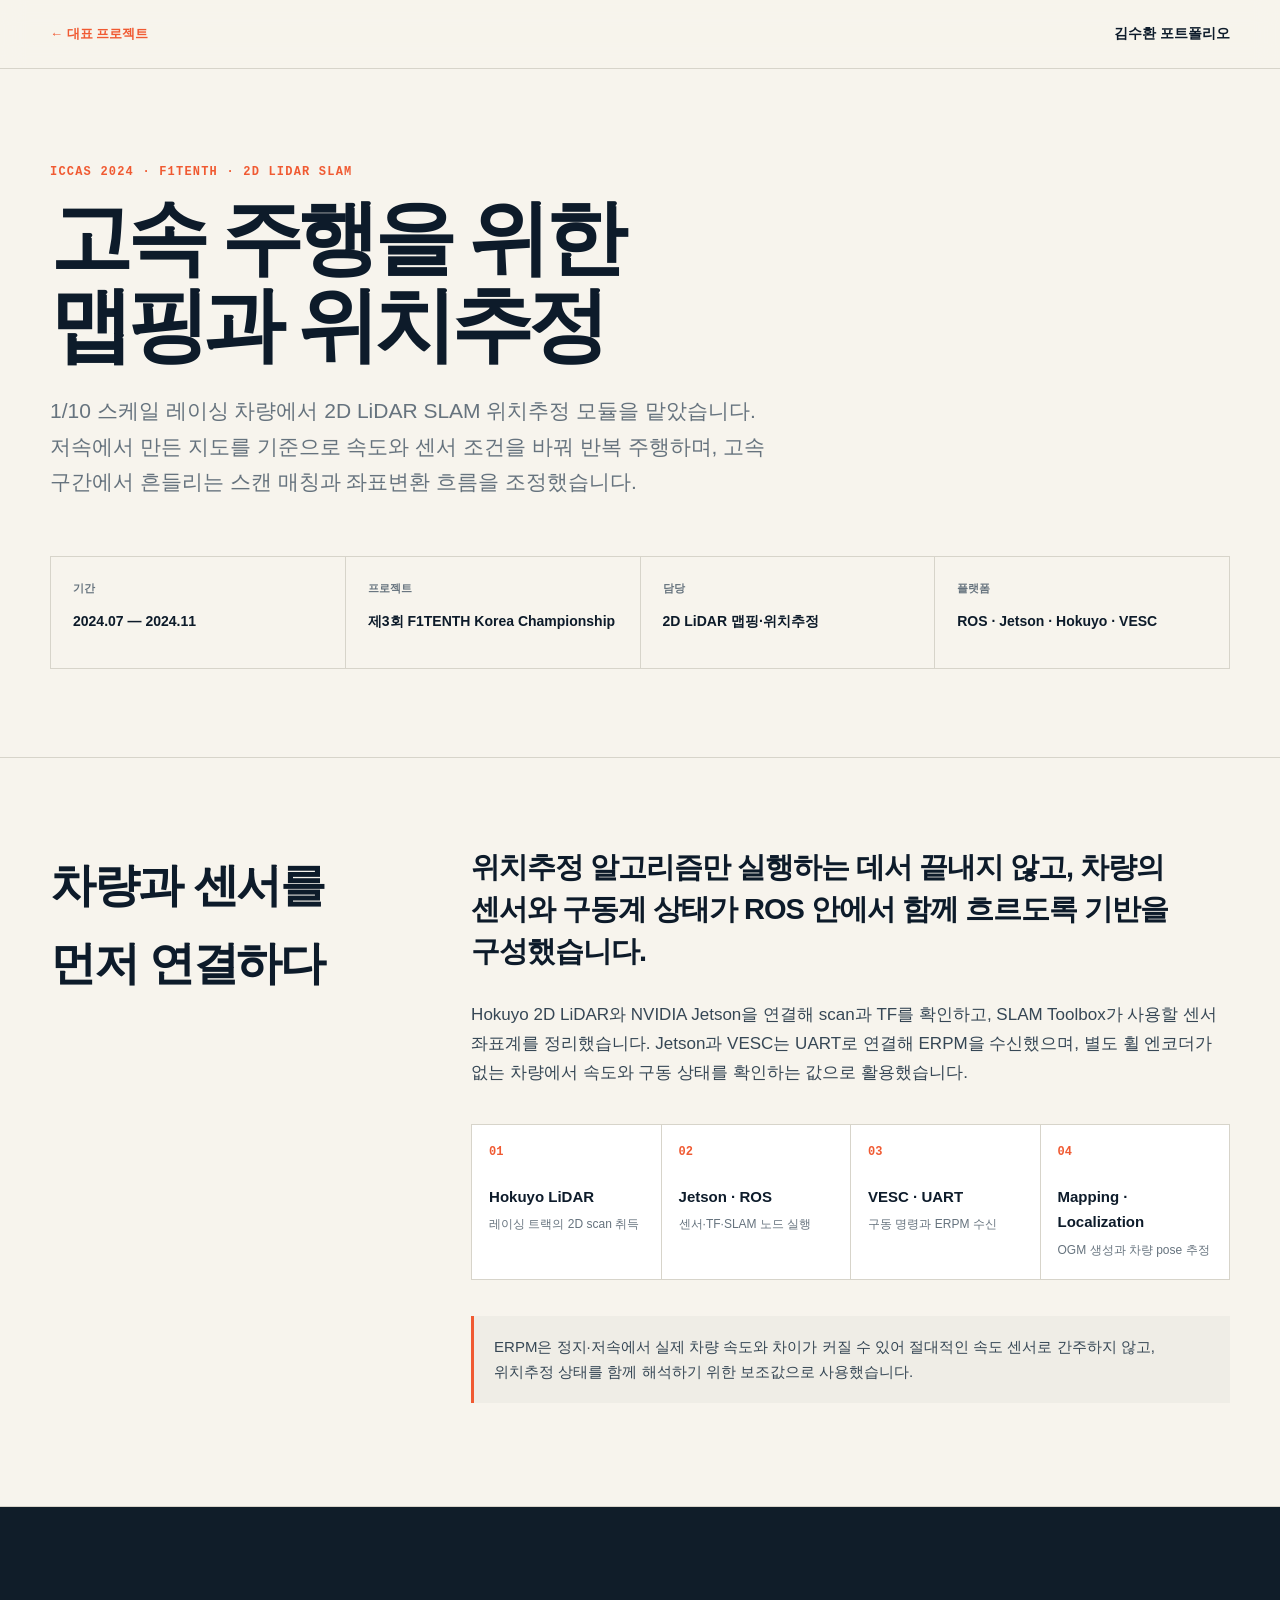
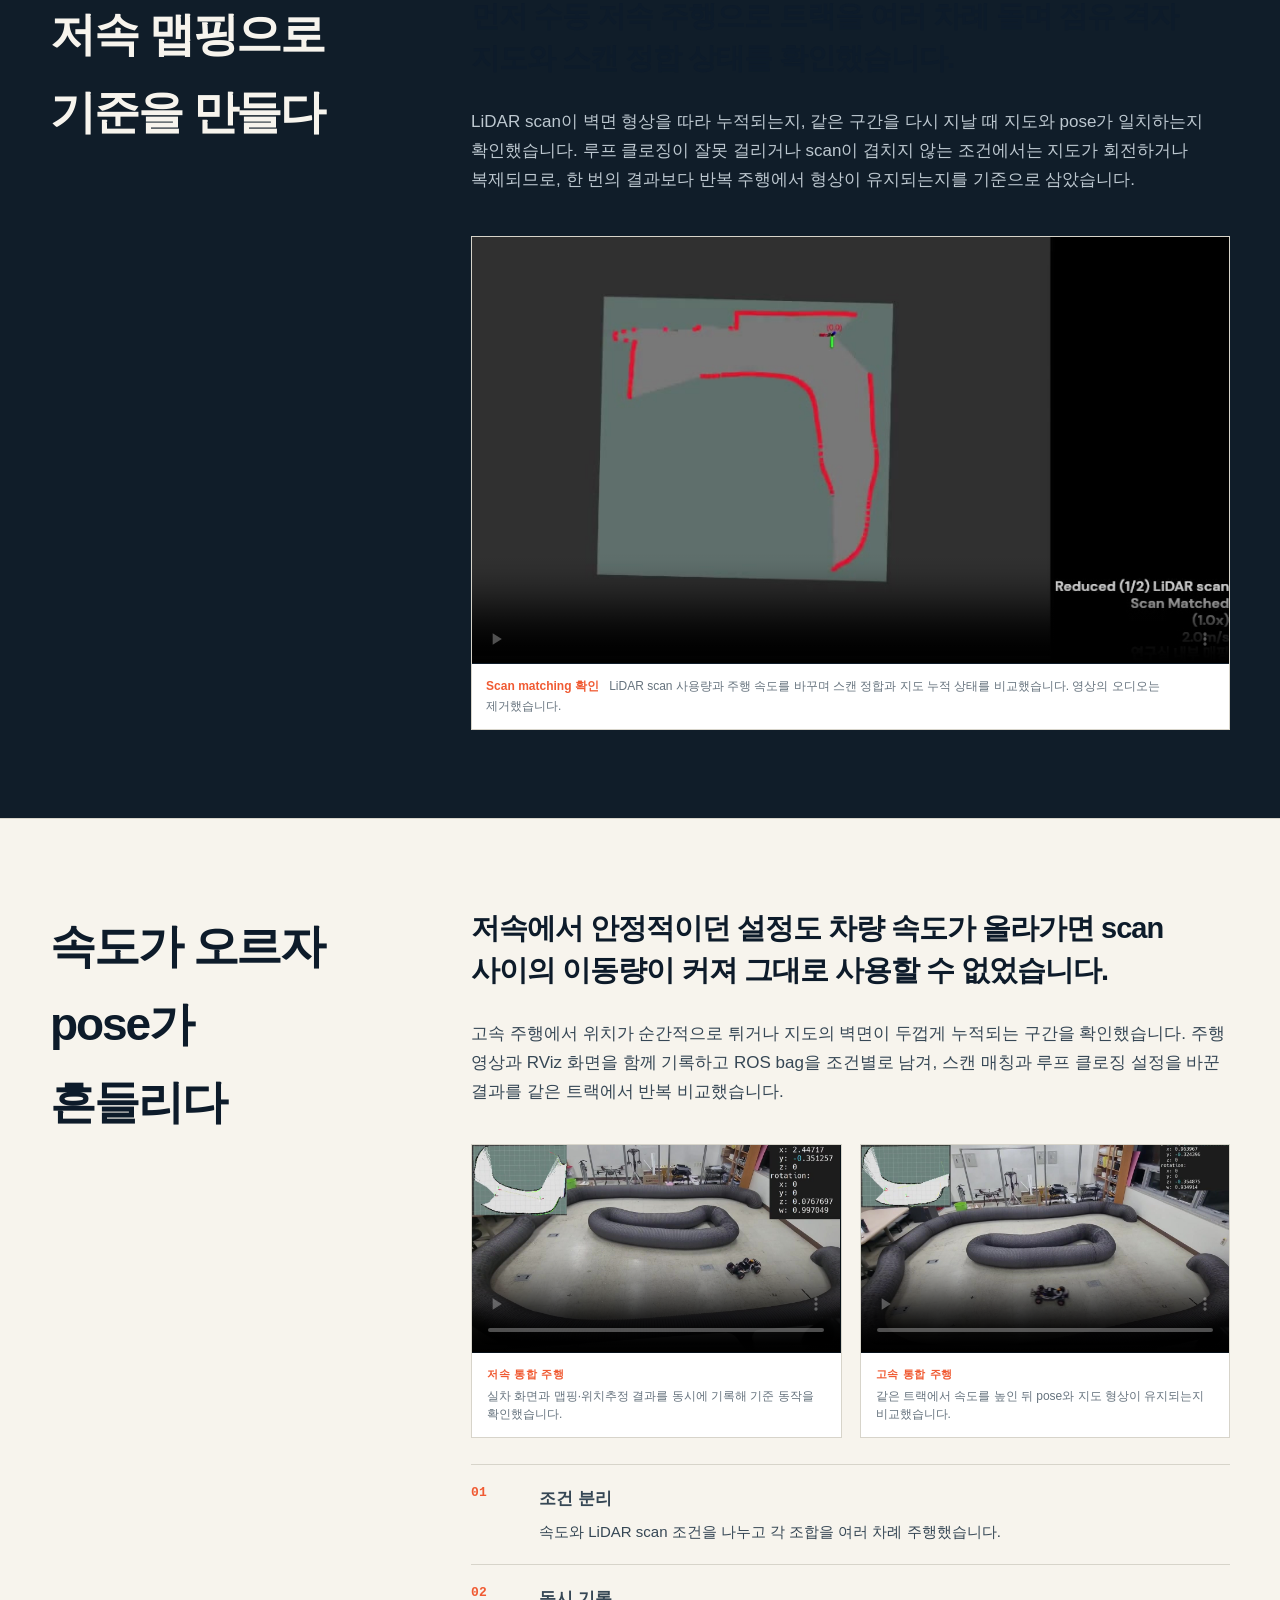
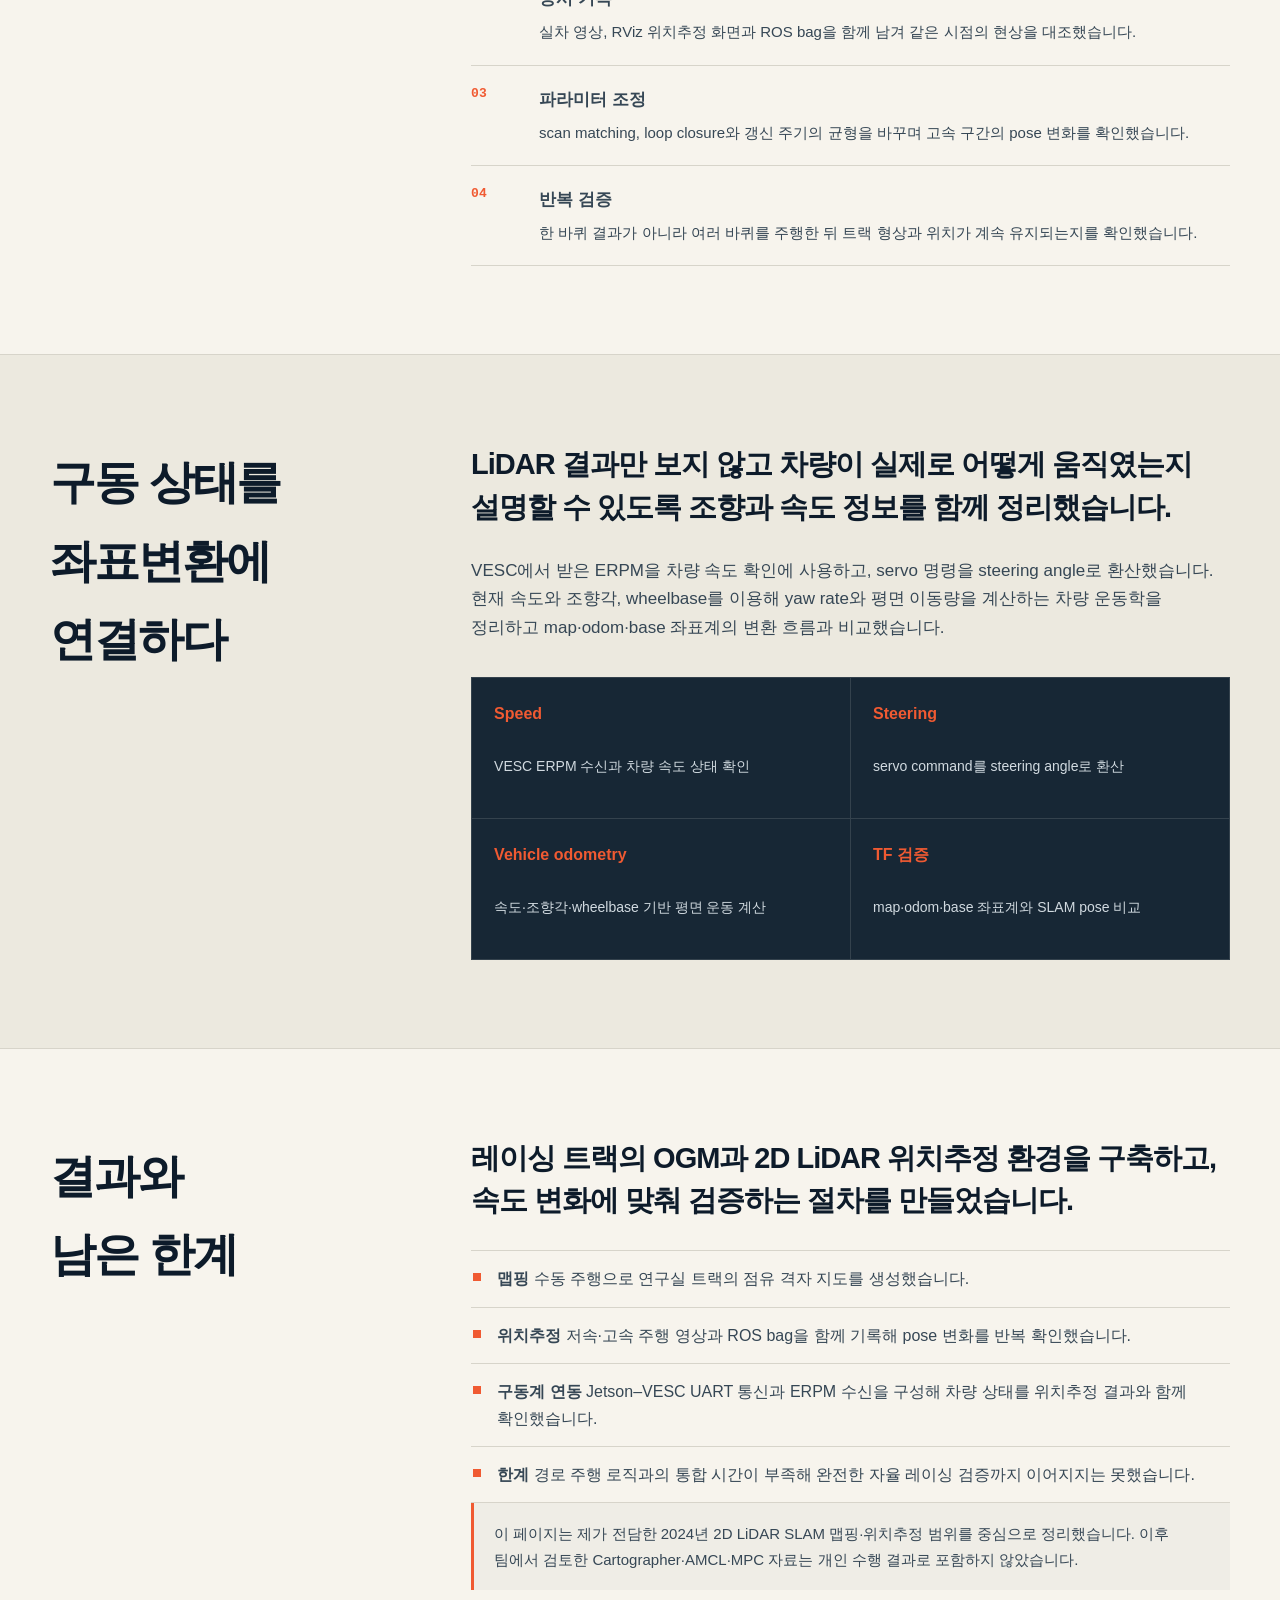
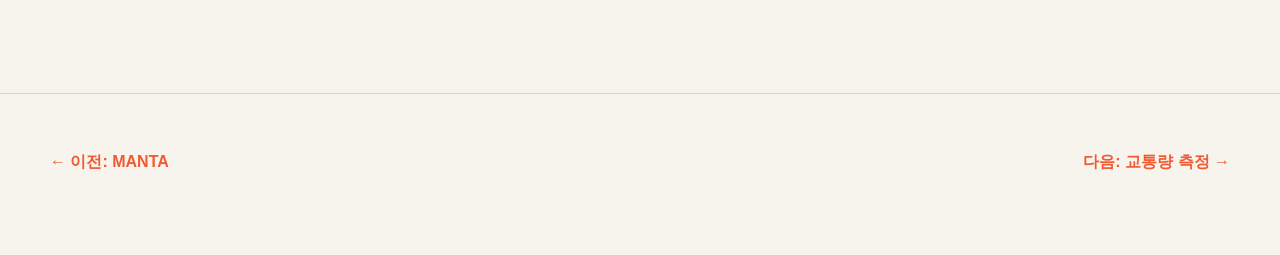
==== projects/f1tenth.html @ 6310687d "feat: F1TENTH 프로젝트 상세 구성 보강" ====
<!doctype html>
<html lang="ko">
<head>
  <meta charset="UTF-8" />
  <meta name="viewport" content="width=device-width, initial-scale=1.0" />
  <meta name="description" content="김수환의 F1TENTH 2D LiDAR SLAM 위치추정 프로젝트" />
  <title>F1TENTH 2D LiDAR SLAM | 김수환</title>
  <link rel="stylesheet" href="../assets/css/style.css?v=20260911-14" />
  <link rel="stylesheet" href="../assets/css/project-detail.css?v=20260911-15" />
</head>
<body class="project-page">
  <header class="detail-header"><div class="container detail-nav"><a class="detail-back" href="../index.html#projects">← 대표 프로젝트</a><strong>김수환 포트폴리오</strong></div></header>
  <main id="overview">
    <section class="detail-hero"><div class="container">
      <p class="detail-label">ICCAS 2024 · F1TENTH · 2D LIDAR SLAM</p>
      <h1>고속 주행을 위한<br />맵핑과 위치추정</h1>
      <p class="detail-lead">1/10 스케일 레이싱 차량에서 2D LiDAR SLAM 위치추정 모듈을 맡았습니다. 저속에서 만든 지도를 기준으로 속도와 센서 조건을 바꿔 반복 주행하며, 고속 구간에서 흔들리는 스캔 매칭과 좌표변환 흐름을 조정했습니다.</p>
      <dl class="detail-facts"><div><dt>기간</dt><dd>2024.07 — 2024.11</dd></div><div><dt>프로젝트</dt><dd>제3회 F1TENTH Korea Championship</dd></div><div><dt>담당</dt><dd>2D LiDAR 맵핑·위치추정</dd></div><div><dt>플랫폼</dt><dd>ROS · Jetson · Hokuyo · VESC</dd></div></dl>
    </div></section>

    <section class="detail-section" id="platform"><div class="container detail-grid"><h2>차량과 센서를<br />먼저 연결하다</h2><div class="detail-copy">
      <p class="section-intro">위치추정 알고리즘만 실행하는 데서 끝내지 않고, 차량의 센서와 구동계 상태가 ROS 안에서 함께 흐르도록 기반을 구성했습니다.</p>
      <p>Hokuyo 2D LiDAR와 NVIDIA Jetson을 연결해 scan과 TF를 확인하고, SLAM Toolbox가 사용할 센서 좌표계를 정리했습니다. Jetson과 VESC는 UART로 연결해 ERPM을 수신했으며, 별도 휠 엔코더가 없는 차량에서 속도와 구동 상태를 확인하는 값으로 활용했습니다.</p>
      <div class="logic-flow"><div><span>01</span><strong>Hokuyo LiDAR</strong><small>레이싱 트랙의 2D scan 취득</small></div><div><span>02</span><strong>Jetson · ROS</strong><small>센서·TF·SLAM 노드 실행</small></div><div><span>03</span><strong>VESC · UART</strong><small>구동 명령과 ERPM 수신</small></div><div><span>04</span><strong>Mapping · Localization</strong><small>OGM 생성과 차량 pose 추정</small></div></div>
      <p class="detail-note">ERPM은 정지·저속에서 실제 차량 속도와 차이가 커질 수 있어 절대적인 속도 센서로 간주하지 않고, 위치추정 상태를 함께 해석하기 위한 보조값으로 사용했습니다.</p>
    </div></div></section>

    <section class="detail-section detail-section-dark" id="mapping"><div class="container detail-grid"><h2>저속 맵핑으로<br />기준을 만들다</h2><div class="detail-copy">
      <p class="section-intro">먼저 수동 저속 주행으로 트랙을 여러 차례 돌며 점유 격자 지도와 스캔 정합 상태를 확인했습니다.</p>
      <p>LiDAR scan이 벽면 형상을 따라 누적되는지, 같은 구간을 다시 지날 때 지도와 pose가 일치하는지 확인했습니다. 루프 클로징이 잘못 걸리거나 scan이 겹치지 않는 조건에서는 지도가 회전하거나 복제되므로, 한 번의 결과보다 반복 주행에서 형상이 유지되는지를 기준으로 삼았습니다.</p>
      <figure class="detail-video">
        <video controls muted playsinline preload="metadata" poster="../assets/images/projects/f1-scan-matching-poster.jpg"><source src="../assets/videos/f1-scan-matching-noaudio.mp4" type="video/mp4" /></video>
        <figcaption><strong>Scan matching 확인</strong> LiDAR scan 사용량과 주행 속도를 바꾸며 스캔 정합과 지도 누적 상태를 비교했습니다. 영상의 오디오는 제거했습니다.</figcaption>
      </figure>
    </div></div></section>

    <section class="detail-section" id="high-speed"><div class="container detail-grid"><h2>속도가 오르자<br />pose가 흔들리다</h2><div class="detail-copy">
      <p class="section-intro">저속에서 안정적이던 설정도 차량 속도가 올라가면 scan 사이의 이동량이 커져 그대로 사용할 수 없었습니다.</p>
      <p>고속 주행에서 위치가 순간적으로 튀거나 지도의 벽면이 두껍게 누적되는 구간을 확인했습니다. 주행 영상과 RViz 화면을 함께 기록하고 ROS bag을 조건별로 남겨, 스캔 매칭과 루프 클로징 설정을 바꾼 결과를 같은 트랙에서 반복 비교했습니다.</p>
      <div class="detail-video-grid f1-speed-grid">
        <figure><video controls muted playsinline preload="metadata" poster="../assets/images/projects/f1-slow-localization-poster.jpg"><source src="../assets/videos/f1-slow-localization-noaudio.mp4" type="video/mp4" /></video><figcaption><strong>저속 통합 주행</strong><span>실차 화면과 맵핑·위치추정 결과를 동시에 기록해 기준 동작을 확인했습니다.</span></figcaption></figure>
        <figure><video controls muted playsinline preload="metadata" poster="../assets/images/projects/f1-fast-localization-poster.jpg"><source src="../assets/videos/f1-fast-localization-noaudio.mp4" type="video/mp4" /></video><figcaption><strong>고속 통합 주행</strong><span>같은 트랙에서 속도를 높인 뒤 pose와 지도 형상이 유지되는지 비교했습니다.</span></figcaption></figure>
      </div>
      <ul class="process-list f1-test-list"><li><span>01</span><div><strong>조건 분리</strong><p>속도와 LiDAR scan 조건을 나누고 각 조합을 여러 차례 주행했습니다.</p></div></li><li><span>02</span><div><strong>동시 기록</strong><p>실차 영상, RViz 위치추정 화면과 ROS bag을 함께 남겨 같은 시점의 현상을 대조했습니다.</p></div></li><li><span>03</span><div><strong>파라미터 조정</strong><p>scan matching, loop closure와 갱신 주기의 균형을 바꾸며 고속 구간의 pose 변화를 확인했습니다.</p></div></li><li><span>04</span><div><strong>반복 검증</strong><p>한 바퀴 결과가 아니라 여러 바퀴를 주행한 뒤 트랙 형상과 위치가 계속 유지되는지를 확인했습니다.</p></div></li></ul>
    </div></div></section>

    <section class="detail-section detail-section-tint" id="odometry"><div class="container detail-grid"><h2>구동 상태를<br />좌표변환에 연결하다</h2><div class="detail-copy">
      <p class="section-intro">LiDAR 결과만 보지 않고 차량이 실제로 어떻게 움직였는지 설명할 수 있도록 조향과 속도 정보를 함께 정리했습니다.</p>
      <p>VESC에서 받은 ERPM을 차량 속도 확인에 사용하고, servo 명령을 steering angle로 환산했습니다. 현재 속도와 조향각, wheelbase를 이용해 yaw rate와 평면 이동량을 계산하는 차량 운동학을 정리하고 map·odom·base 좌표계의 변환 흐름과 비교했습니다.</p>
      <div class="contribution-grid"><article><strong>Speed</strong><span>VESC ERPM 수신과 차량 속도 상태 확인</span></article><article><strong>Steering</strong><span>servo command를 steering angle로 환산</span></article><article><strong>Vehicle odometry</strong><span>속도·조향각·wheelbase 기반 평면 운동 계산</span></article><article><strong>TF 검증</strong><span>map·odom·base 좌표계와 SLAM pose 비교</span></article></div>
    </div></div></section>

    <section class="detail-section" id="result"><div class="container detail-grid"><h2>결과와<br />남은 한계</h2><div class="detail-copy">
      <p class="section-intro">레이싱 트랙의 OGM과 2D LiDAR 위치추정 환경을 구축하고, 속도 변화에 맞춰 검증하는 절차를 만들었습니다.</p>
      <ul class="result-list"><li><strong>맵핑</strong> 수동 주행으로 연구실 트랙의 점유 격자 지도를 생성했습니다.</li><li><strong>위치추정</strong> 저속·고속 주행 영상과 ROS bag을 함께 기록해 pose 변화를 반복 확인했습니다.</li><li><strong>구동계 연동</strong> Jetson–VESC UART 통신과 ERPM 수신을 구성해 차량 상태를 위치추정 결과와 함께 확인했습니다.</li><li><strong>한계</strong> 경로 주행 로직과의 통합 시간이 부족해 완전한 자율 레이싱 검증까지 이어지지는 못했습니다.</li></ul>
      <p class="detail-note">이 페이지는 제가 전담한 2024년 2D LiDAR SLAM 맵핑·위치추정 범위를 중심으로 정리했습니다. 이후 팀에서 검토한 Cartographer·AMCL·MPC 자료는 개인 수행 결과로 포함하지 않았습니다.</p>
    </div></div></section>

    <div class="container detail-next"><a href="manta.html">← 이전: MANTA</a><a href="triboelectric-counter.html">다음: 교통량 측정 →</a></div>
  </main>
</body>
</html>
---- assets/css/style.css ----
:root {
  --ink: #0d1b2a;
  --ink-soft: #344454;
  --paper: #f4f1e9;
  --paper-bright: #fbfaf6;
  --line: #c9c8c0;
  --line-dark: #2c3b49;
  --accent: #f05a32;
  --accent-soft: #ffd8ca;
  --white: #ffffff;
  --max-width: 1180px;
  --header-height: 76px;
  --radius: 2px;
}

* {
  box-sizing: border-box;
}

html {
  scroll-behavior: smooth;
}

body {
  margin: 0;
  color: var(--ink);
  background: var(--paper);
  font-family: Pretendard, "Noto Sans KR", "Apple SD Gothic Neo", Inter, Arial, sans-serif;
  font-size: 16px;
  line-height: 1.7;
  word-break: keep-all;
  -webkit-font-smoothing: antialiased;
}

body.menu-open {
  overflow: hidden;
}

a {
  color: inherit;
  text-decoration: none;
}

button,
a {
  -webkit-tap-highlight-color: transparent;
}

ul {
  padding: 0;
  margin: 0;
  list-style: none;
}

h1,
h2,
h3,
p {
  margin-top: 0;
}

.container {
  width: min(calc(100% - 48px), var(--max-width));
  margin: 0 auto;
}

.section-shell {
  background: var(--ink);
  color: var(--white);
}

.section {
  padding: 132px 0;
}

.section-light {
  background: var(--paper-bright);
}

.section-dark {
  background: var(--ink);
  color: var(--white);
}

.sr-only {
  position: absolute;
  width: 1px;
  height: 1px;
  padding: 0;
  margin: -1px;
  overflow: hidden;
  clip: rect(0, 0, 0, 0);
  white-space: nowrap;
  border: 0;
}

.skip-link {
  position: fixed;
  top: 12px;
  left: 12px;
  z-index: 999;
  padding: 10px 16px;
  background: var(--white);
  color: var(--ink);
  transform: translateY(-150%);
}

.skip-link:focus {
  transform: translateY(0);
}

.site-header {
  position: fixed;
  inset: 0 0 auto;
  z-index: 100;
  height: var(--header-height);
  color: var(--white);
  border-bottom: 1px solid rgba(255, 255, 255, 0.12);
  transition: background 180ms ease, color 180ms ease, border-color 180ms ease;
}

.site-header.scrolled {
  color: var(--ink);
  background: rgba(251, 250, 246, 0.96);
  border-color: var(--line);
  backdrop-filter: blur(12px);
}

.nav-wrap {
  height: 100%;
  display: flex;
  align-items: center;
  justify-content: space-between;
}

.brand {
  display: inline-flex;
  align-items: center;
  gap: 14px;
  font-weight: 800;
  letter-spacing: -0.03em;
}

.brand-wordmark {
  color: inherit;
  font-size: 15px;
  font-weight: 900;
  letter-spacing: 0.08em;
}

.brand-wordmark::after {
  content: ".";
  color: var(--accent);
}

.brand-role {
  padding-left: 14px;
  border-left: 1px solid currentColor;
  color: inherit;
  font-size: 10px;
  font-weight: 700;
  letter-spacing: 0.13em;
  opacity: 0.64;
}

.primary-nav {
  display: flex;
  align-items: center;
  gap: 36px;
  font-size: 14px;
  font-weight: 700;
}

.primary-nav a {
  position: relative;
}

.primary-nav a::after {
  content: "";
  position: absolute;
  right: 0;
  bottom: -6px;
  left: 0;
  height: 2px;
  background: var(--accent);
  transform: scaleX(0);
  transform-origin: left;
  transition: transform 180ms ease;
}

.primary-nav a:hover::after,
.primary-nav a:focus-visible::after {
  transform: scaleX(1);
}

.menu-button {
  display: none;
  width: 44px;
  height: 44px;
  padding: 12px 8px;
  border: 0;
  background: transparent;
  color: currentColor;
}

.menu-button span:not(.sr-only) {
  display: block;
  width: 100%;
  height: 2px;
  margin: 6px 0;
  background: currentColor;
  transition: transform 180ms ease;
}

.hero {
  min-height: auto;
  padding: calc(var(--header-height) + 92px) 0 0;
  overflow: hidden;
}

.hero-grid {
  display: grid;
  grid-template-columns: minmax(0, 1.18fr) minmax(380px, 0.82fr);
  gap: clamp(56px, 8vw, 120px);
  align-items: center;
}

.eyebrow,
.section-index {
  display: flex;
  align-items: center;
  gap: 12px;
  margin-bottom: 28px;
  color: var(--accent);
  font-size: 12px;
  font-weight: 800;
  letter-spacing: 0.16em;
}

.eyebrow span {
  width: 34px;
  height: 2px;
  background: currentColor;
}

.hero h1 {
  max-width: 790px;
  margin-bottom: 30px;
  font-size: clamp(45px, 5.6vw, 78px);
  line-height: 1.12;
  letter-spacing: -0.06em;
}

.hero h1 em {
  color: var(--accent);
  font-style: normal;
}

.hero-description {
  max-width: 670px;
  margin-bottom: 38px;
  color: #c3ccd4;
  font-size: clamp(16px, 1.3vw, 19px);
}

.hero-actions {
  display: flex;
  flex-wrap: wrap;
  gap: 12px;
}

.button {
  display: inline-flex;
  min-height: 52px;
  padding: 0 22px;
  align-items: center;
  justify-content: center;
  gap: 24px;
  border: 1px solid rgba(255, 255, 255, 0.42);
  font-size: 14px;
  font-weight: 800;
  transition: transform 180ms ease, background 180ms ease, color 180ms ease;
}

.button:hover,
.button:focus-visible {
  transform: translateY(-3px);
}

.button-primary {
  border-color: var(--accent);
  background: var(--accent);
  color: var(--white);
}

.button-ghost:hover,
.button-ghost:focus-visible {
  background: var(--white);
  color: var(--ink);
}

.profile-panel {
  padding: clamp(34px, 4vw, 52px);
  border: 1px solid var(--line-dark);
  background: #101f2e;
}

.profile-identity {
  display: grid;
  grid-template-columns: 112px minmax(0, 1fr);
  align-items: center;
  gap: clamp(20px, 2.4vw, 30px);
  margin-bottom: 28px;
}

.profile-photo {
  margin: 0;
  overflow: hidden;
  border: 1px solid rgba(255, 255, 255, 0.28);
  background: #fff;
}

.profile-photo img {
  display: block;
  width: 100%;
  aspect-ratio: 3 / 4;
  object-fit: cover;
}

.profile-label {
  margin-bottom: 12px;
  color: var(--accent);
  font-size: 11px;
  font-weight: 800;
  letter-spacing: 0.14em;
}

.profile-panel h2 {
  margin-bottom: 0;
  font-size: clamp(25px, 2.25vw, 34px);
  line-height: 1.3;
  letter-spacing: -0.045em;
}

.profile-intro {
  max-width: 34rem;
  margin-bottom: 28px;
  color: #b8c3cc;
  font-size: 14px;
  line-height: 1.7;
}

.profile-details {
  margin: 0;
  border-top: 1px solid var(--line-dark);
}

.profile-details div {
  display: grid;
  grid-template-columns: 90px 1fr;
  gap: 16px;
  padding: 14px 0;
  border-bottom: 1px solid var(--line-dark);
}

.profile-details dt {
  color: #718393;
  font-size: 10px;
  font-weight: 800;
  letter-spacing: 0.1em;
}

.profile-details dd {
  margin: 0;
  color: #d6dde2;
  font-size: 12px;
}

.proof-strip {
  display: grid;
  grid-template-columns: repeat(3, 1fr);
  margin-top: 84px;
  border-top: 1px solid var(--line-dark);
}

.proof-strip > div {
  display: flex;
  min-height: 132px;
  padding: 26px 30px;
  align-items: center;
  gap: 18px;
  border-right: 1px solid var(--line-dark);
}

.proof-strip > div:first-child { border-left: 1px solid var(--line-dark); }
.proof-strip strong { font-size: 34px; letter-spacing: -0.05em; }
.proof-strip strong small { font-size: 17px; }
.proof-strip span { color: #91a1ae; font-size: 13px; }

.section-heading {
  display: grid;
  grid-template-columns: 0.35fr 1.1fr 0.75fr;
  gap: 36px;
  align-items: start;
  margin-bottom: 72px;
}

.section-heading h2 {
  margin-bottom: 0;
  font-size: clamp(38px, 4.3vw, 62px);
  line-height: 1.15;
  letter-spacing: -0.055em;
}

.section-heading > p:last-child {
  color: #65717a;
  font-size: 16px;
}

.heading-on-dark > p:last-child { color: #9aa9b5; }

.capability-grid {
  display: grid;
  grid-template-columns: repeat(3, 1fr);
  border-top: 1px solid var(--line);
  border-left: 1px solid var(--line);
}

.capability-card {
  min-height: 390px;
  padding: 34px;
  border-right: 1px solid var(--line);
  border-bottom: 1px solid var(--line);
  transition: background 180ms ease, transform 180ms ease;
}

.capability-card:hover {
  background: var(--white);
  transform: translateY(-4px);
}

.card-number {
  display: block;
  margin-bottom: 70px;
  color: var(--accent);
  font-family: Consolas, monospace;
  font-size: 12px;
}

.capability-card h3 {
  margin-bottom: 18px;
  font-size: 24px;
  letter-spacing: -0.03em;
}

.capability-card p {
  min-height: 82px;
  color: #65717a;
  font-size: 14px;
}

.capability-card li {
  padding: 9px 0;
  border-top: 1px solid #deddd6;
  color: var(--ink-soft);
  font-size: 13px;
}

.project-list {
  display: grid;
  gap: 33px;
}

.project-card {
  padding: 38px 32px 50px;
  border: 1px solid var(--line-dark);
  background: #101f2c;
  box-shadow: inset 3px 0 0 rgba(240, 90, 50, 0.62);
}

.project-meta {
  display: grid;
  grid-template-columns: 70px 1fr auto;
  margin-bottom: 34px;
  color: #718492;
  font-family: Consolas, monospace;
  font-size: 12px;
  font-weight: 700;
  line-height: 1.5;
  letter-spacing: 0.055em;
}

.project-meta span:first-child { color: #f7f9fb; font-size: 16px; font-weight: 900; }
.project-meta span:nth-child(2) { color: #b6c1ca; }
.project-meta span:last-child { color: var(--accent); }

.project-body {
  display: grid;
  grid-template-columns: minmax(260px, 0.92fr) minmax(360px, 1.08fr);
  gap: 90px;
}

.project-kicker {
  margin-bottom: 12px;
  color: var(--accent);
  font-size: 12px;
  font-weight: 800;
}

.project-body h3 {
  max-width: 480px;
  margin: 0;
  font-size: clamp(29px, 3.4vw, 48px);
  line-height: 1.2;
  letter-spacing: -0.045em;
}

.project-summary > p {
  color: #b8c3cc;
  font-size: 16px;
}

.tags {
  display: flex;
  flex-wrap: wrap;
  gap: 8px;
  margin-top: 28px;
}

.tags li {
  padding: 6px 10px;
  border: 1px solid #405363;
  color: #b5c1ca;
  font-family: Consolas, monospace;
  font-size: 10px;
}

.project-media,
.compact-media {
  margin: 34px 0 0;
  overflow: hidden;
  border: 1px solid var(--line-dark);
  background: #09131e;
}

.project-media img,
.project-media video,
.compact-media img,
.compact-media video {
  display: block;
  width: 100%;
  height: 100%;
  object-fit: cover;
}

.project-media-wide img,
.project-media-wide video {
  max-height: 520px;
  aspect-ratio: 16 / 7;
}

.project-media-contain img {
  padding: clamp(10px, 2vw, 22px);
  object-fit: contain;
  background: #fff;
}

.project-gallery {
  display: grid;
  grid-template-columns: minmax(0, 1.25fr) minmax(280px, 0.75fr);
  gap: 16px;
  height: clamp(560px, 58vw, 680px);
  margin-top: 34px;
}

.project-gallery .project-media {
  display: grid;
  grid-template-rows: minmax(0, 1fr) auto;
  min-height: 0;
  margin: 0;
}

.project-gallery .project-media img,
.project-gallery .project-media video {
  height: 100%;
  min-height: 0;
  aspect-ratio: auto;
}

.project-gallery .project-media-environment img {
  object-fit: cover;
}

.project-mode-stack {
  display: grid;
  grid-template-rows: repeat(2, minmax(0, 1fr));
  gap: 16px;
  min-height: 0;
}

.project-gallery .modal-mode-video {
  object-fit: contain;
  background: #f5f5f3;
}

.project-media figcaption,
.compact-media figcaption {
  padding: 10px 12px;
  color: #8293a0;
  font-size: 11px;
}
.project-gallery .project-media figcaption { display: grid; gap: 4px; min-height: 58px; padding: 12px 14px; border-top: 1px solid #263746; background: #101d29; color: #c7d2d9; line-height: 1.5; }
.project-gallery .project-media figcaption strong { color: #f07a55; font-size: 10px; letter-spacing: 0.08em; }
.project-gallery .project-media figcaption span { font-size: 12px; }

.project-link {
  display: inline-flex;
  margin-top: 26px;
  padding-bottom: 6px;
  align-items: center;
  gap: 18px;
  border-bottom: 1px solid var(--accent);
  color: var(--accent-soft);
  font-size: 13px;
  font-weight: 800;
  transition: color 180ms ease, gap 180ms ease;
}

.project-link:hover,
.project-link:focus-visible {
  gap: 24px;
  color: var(--accent);
}

.project-actions {
  display: flex;
  flex-wrap: wrap;
  gap: 8px 28px;
}

.security-notice {
  display: flex;
  margin-top: 28px;
  padding: 15px 0;
  align-items: center;
  justify-content: space-between;
  gap: 18px;
  border-top: 1px solid #485765;
  border-bottom: 1px solid #485765;
}

.security-notice span {
  color: var(--accent);
  font: 800 10px Consolas, monospace;
  letter-spacing: 0.08em;
  white-space: nowrap;
}

.security-notice strong {
  color: #d3dbe1;
  font-size: 13px;
  font-weight: 650;
  text-align: right;
}

.compact-project .project-link {
  margin-top: 22px;
}

.project-pair {
  display: grid;
  grid-template-columns: repeat(2, 1fr);
  border: 1px solid var(--line-dark);
  background: #101f2c;
  box-shadow: inset 3px 0 0 rgba(240, 90, 50, 0.62);
}

.compact-project {
  min-height: 380px;
  padding: 46px 48px 50px;
}

.compact-project + .compact-project {
  padding: 46px 48px 50px;
  border-left: 1px solid var(--line-dark);
}

.compact-index {
  color: var(--accent);
  font-family: Consolas, monospace;
  font-size: 12px;
  font-weight: 800;
  letter-spacing: 0.045em;
}

.compact-project h3 {
  margin: 54px 0 18px;
  font-size: 28px;
  letter-spacing: -0.035em;
}

.compact-project p {
  color: #aebbc5;
  font-size: 14px;
}

.compact-media {
  max-width: 360px;
}

.compact-media img,
.compact-media video {
  aspect-ratio: 4 / 3;
}

.skills-section {
  background: #f4f6f9;
}

.skills-grid {
  display: grid;
  grid-template-columns: repeat(4, minmax(0, 1fr));
  gap: 16px;
}

.skill-card:nth-last-child(2) { grid-column: 2; }

.skill-card {
  display: flex;
  min-height: 265px;
  padding: 22px;
  flex-direction: column;
  border: 1px solid #dce1e7;
  border-radius: 18px;
  background: var(--white);
  box-shadow: 0 14px 38px rgba(13, 27, 42, 0.055);
}

.skill-card-head {
  display: grid;
  grid-template-columns: 48px minmax(0, 1fr) auto;
  gap: 12px;
  align-items: start;
}

.skill-icon {
  display: grid;
  width: 48px;
  height: 48px;
  place-items: center;
  border: 1px solid #dce1e7;
  border-radius: 14px;
  color: var(--ink);
  font: 800 13px Consolas, monospace;
}

.skill-card small {
  display: block;
  margin: 2px 0 3px;
  color: #72808d;
  font: 800 10px Consolas, monospace;
  letter-spacing: 0.05em;
}

.skill-card h3 {
  margin: 0;
  font-size: 17px;
  letter-spacing: -0.025em;
}

.skill-level {
  padding: 7px 9px;
  border-radius: 999px;
  background: #fff1bc;
  color: #26333e;
  font-size: 10px;
  font-weight: 800;
  white-space: nowrap;
}

.skill-card > p {
  min-height: 72px;
  margin: 22px 0 18px;
  color: #556676;
  font-size: 14px;
  line-height: 1.65;
}

.skill-card ul {
  display: flex;
  padding: 0;
  margin: 0;
  flex-wrap: wrap;
  gap: 6px;
  list-style: none;
}

.skill-card li {
  padding: 4px 8px;
  border: 1px solid #e2d9b6;
  border-radius: 999px;
  background: #fff9df;
  color: #26333e;
  font: 800 10px Consolas, monospace;
}

.skill-meter {
  padding-top: 22px;
  margin-top: auto;
}

.skill-meter-label,
.skill-meter-scale {
  display: flex;
  align-items: center;
  justify-content: space-between;
}

.skill-meter-label {
  margin-bottom: 8px;
  color: #6d7b88;
  font-size: 11px;
}

.skill-meter-label strong {
  color: var(--ink);
  font-size: 12px;
}

.skill-meter-bar {
  display: grid;
  grid-template-columns: repeat(5, 1fr);
  gap: 4px;
}

.skill-meter-bar span {
  height: 7px;
  border-radius: 999px;
  background: #e3e8ed;
}

.skill-meter[data-score="2"] .skill-meter-bar span:nth-child(-n + 2),
.skill-meter[data-score="3"] .skill-meter-bar span:nth-child(-n + 3),
.skill-meter[data-score="4"] .skill-meter-bar span:nth-child(-n + 4),
.skill-meter[data-score="5"] .skill-meter-bar span:nth-child(-n + 5) {
  background: var(--accent);
}

.skill-meter-scale {
  margin-top: 6px;
  color: #93a0aa;
  font-size: 9px;
  font-weight: 700;
}

.contact {
  padding: 124px 0;
}

.contact-grid {
  display: grid;
  grid-template-columns: 1.1fr 0.9fr;
  gap: 90px;
  align-items: end;
}

.contact h2 {
  margin: 0;
  font-size: clamp(39px, 5vw, 68px);
  line-height: 1.12;
  letter-spacing: -0.055em;
}

.contact-copy > p {
  max-width: 520px;
  margin-bottom: 38px;
  color: #9eacb7;
}

.email-link,
.text-link {
  display: flex;
  padding: 18px 0;
  align-items: center;
  justify-content: space-between;
  border-bottom: 1px solid var(--line-dark);
  font-weight: 700;
  transition: color 180ms ease, padding 180ms ease;
}

.email-link {
  border-top: 1px solid var(--line-dark);
  color: var(--accent-soft);
  font-size: clamp(16px, 2vw, 23px);
}

.text-link { color: #c0cad2; font-size: 14px; }

.email-link:hover,
.email-link:focus-visible,
.text-link:hover,
.text-link:focus-visible {
  padding-left: 10px;
  color: var(--accent);
}

.site-footer {
  padding: 22px 0;
  background: #09131e;
  color: #6c7c89;
  font-family: Consolas, monospace;
  font-size: 10px;
}

.site-footer .container {
  display: flex;
  justify-content: space-between;
}

.site-footer p { margin: 0; }

.reveal {
  opacity: 0;
  transform: translateY(18px);
  transition: opacity 600ms ease, transform 600ms ease;
}

.reveal.is-visible {
  opacity: 1;
  transform: translateY(0);
}

@media (prefers-reduced-motion: reduce) {
  html { scroll-behavior: auto; }
  *, *::before, *::after { transition-duration: 0.01ms !important; animation-duration: 0.01ms !important; }
  .reveal { opacity: 1; transform: none; }
}

@media (max-width: 980px) {
  .hero-grid { grid-template-columns: 1fr; }
  .profile-panel { width: min(100%, 680px); }
  .section-heading { grid-template-columns: 0.3fr 1fr; }
  .section-heading > p:last-child { grid-column: 2; }
  .capability-grid { grid-template-columns: 1fr; }
  .capability-card { min-height: auto; }
  .card-number { margin-bottom: 34px; }
  .capability-card p { min-height: auto; }
  .project-body { gap: 48px; }
  .contact-grid { gap: 48px; }
  .skills-grid { grid-template-columns: repeat(2, minmax(0, 1fr)); }
  .skill-card:nth-last-child(2) { grid-column: auto; }
}

@media (max-width: 720px) {
  :root { --header-height: 66px; }
  .container { width: min(calc(100% - 32px), var(--max-width)); }
  .section { padding: 88px 0; }
  .brand-role { display: none; }
  .menu-button { display: block; position: relative; z-index: 102; }
  .primary-nav {
    position: fixed;
    inset: 0;
    z-index: 101;
    display: flex;
    padding: 110px 24px 40px;
    align-items: flex-start;
    flex-direction: column;
    gap: 12px;
    background: var(--paper-bright);
    color: var(--ink);
    transform: translateX(100%);
    transition: transform 220ms ease;
  }
  .primary-nav.open { transform: translateX(0); }
  .primary-nav a { width: 100%; padding: 14px 0; border-bottom: 1px solid var(--line); font-size: 26px; }
  .menu-button[aria-expanded="true"] { color: var(--ink); }
  .menu-button[aria-expanded="true"] span:nth-of-type(1) { transform: translateY(4px) rotate(45deg); }
  .menu-button[aria-expanded="true"] span:nth-of-type(2) { transform: translateY(-4px) rotate(-45deg); }
  .hero { min-height: auto; padding-top: calc(var(--header-height) + 62px); }
  .hero h1 { font-size: clamp(40px, 12vw, 58px); }
  .hero-description { font-size: 16px; }
  .profile-panel { margin-top: 8px; }
  .proof-strip { grid-template-columns: 1fr; margin-top: 60px; }
  .proof-strip > div { min-height: 92px; border-left: 1px solid var(--line-dark); border-bottom: 1px solid var(--line-dark); }
  .section-heading { display: block; margin-bottom: 48px; }
  .section-heading h2 { margin-bottom: 22px; }
  .project-meta { grid-template-columns: 44px 1fr; }
  .project-meta span:last-child { display: none; }
  .project-body { grid-template-columns: 1fr; gap: 28px; }
  .project-summary > p { font-size: 15px; }
  .project-gallery { grid-template-columns: 1fr; height: auto; }
  .project-gallery .project-media img,
  .project-gallery .project-media video { height: auto; aspect-ratio: 4 / 3; }
  .project-mode-stack { grid-template-rows: none; }
  .project-media-wide img,
  .project-media-wide video { aspect-ratio: 4 / 3; }
  .security-notice { align-items: flex-start; flex-direction: column; gap: 8px; }
  .security-notice strong { text-align: left; }
  .project-pair { grid-template-columns: 1fr; }
  .compact-project { min-height: auto; padding: 38px 26px; }
  .compact-project + .compact-project { padding: 38px 26px; border-top: 1px solid var(--line-dark); border-left: 0; }
  .compact-project h3 { margin-top: 42px; }
  .skills-grid { grid-template-columns: 1fr; }
  .skill-card { min-height: auto; }
  .skill-card > p { min-height: auto; }
  .contact { padding: 90px 0; }
  .contact-grid { grid-template-columns: 1fr; }
  .email-link { font-size: 15px; word-break: break-all; }
  .site-footer .container { gap: 12px; flex-direction: column; }
}

@media (max-width: 420px) {
  .hero-actions { flex-direction: column; }
  .button { width: 100%; }
  .profile-panel { padding: 28px 24px; }
  .profile-identity { grid-template-columns: 88px minmax(0, 1fr); gap: 16px; }
  .profile-panel h2 { font-size: 23px; }
  .profile-details div { grid-template-columns: 78px 1fr; }
  .capability-card { padding: 28px 24px; }
}
---- assets/css/project-detail.css ----
:root {
  --detail-ink: #0d1b2a;
  --detail-paper: #f7f4ed;
  --detail-muted: #66737e;
  --detail-line: #d7d4ca;
  --detail-accent: #f05a32;
}

body.project-page { background: var(--detail-paper); color: var(--detail-ink); }
.detail-hero, .detail-section { scroll-margin-top: 86px; }
.detail-header { position: sticky; top: 0; z-index: 20; border-bottom: 1px solid var(--detail-line); background: rgba(247, 244, 237, 0.95); backdrop-filter: blur(12px); }
.detail-nav { display: flex; min-height: 68px; align-items: center; justify-content: space-between; gap: 24px; }
.detail-back { color: var(--detail-accent); font-size: 13px; font-weight: 800; }
.detail-nav strong { font-size: 14px; }
.detail-hero { padding: 96px 0 72px; border-bottom: 1px solid var(--detail-line); }
.detail-label { margin-bottom: 16px; color: var(--detail-accent); font: 700 12px Consolas, monospace; letter-spacing: 0.1em; }
.detail-hero h1 { max-width: 920px; margin-bottom: 24px; font-size: clamp(42px, 7vw, 82px); line-height: 1.06; letter-spacing: -0.065em; }
.detail-lead { max-width: 760px; margin: 0; color: var(--detail-muted); font-size: clamp(17px, 2vw, 21px); }
.detail-facts { display: grid; grid-template-columns: repeat(4, 1fr); margin-top: 56px; border-top: 1px solid var(--detail-line); border-left: 1px solid var(--detail-line); }
.detail-facts div { min-height: 112px; padding: 22px; border-right: 1px solid var(--detail-line); border-bottom: 1px solid var(--detail-line); }
.detail-facts dt { margin-bottom: 12px; color: var(--detail-muted); font-size: 11px; font-weight: 800; }
.detail-facts dd { margin: 0; font-size: 14px; font-weight: 700; }
.detail-section { padding: 88px 0; border-bottom: 1px solid var(--detail-line); }
.detail-grid { display: grid; grid-template-columns: minmax(220px, 0.42fr) minmax(0, 1fr); gap: clamp(48px, 8vw, 120px); }
.detail-grid h2 { margin: 0; font-size: clamp(28px, 4vw, 46px); letter-spacing: -0.045em; }
.detail-copy { max-width: 760px; }
.detail-copy > p { color: #364755; font-size: 17px; }
.detail-copy h3 { margin: 40px 0 10px; font-size: 21px; }
.detail-copy ul { margin-top: 26px; border-top: 1px solid var(--detail-line); }
.detail-copy li { padding: 14px 0; border-bottom: 1px solid var(--detail-line); color: #364755; }
.evidence-grid { display: grid; grid-template-columns: repeat(2, minmax(0, 1fr)); gap: 18px; margin-top: 44px; }
.evidence-grid figure { margin: 0; overflow: hidden; border: 1px solid var(--detail-line); background: #fff; }
.evidence-grid figure.wide { grid-column: 1 / -1; }
.evidence-grid img { display: block; width: 100%; aspect-ratio: 16 / 10; object-fit: cover; }
.evidence-grid figure.portrait img { aspect-ratio: 4 / 5; object-fit: contain; background: #f0eee8; }
.evidence-grid figcaption { padding: 12px 14px; color: var(--detail-muted); font-size: 12px; }
.research-evidence img { aspect-ratio: 16 / 9; object-fit: contain; background: #fff; }
.research-evidence { grid-template-columns: 1fr; gap: 28px; }
.research-evidence .image-zoom { display: block; cursor: zoom-in; }
.image-zoom { display: block; cursor: zoom-in; }
.image-zoom img { transition: transform 180ms ease, filter 180ms ease; }
.image-zoom:hover img { filter: brightness(0.97); transform: scale(1.008); }
.image-lightbox { position: fixed; z-index: 1000; inset: 0; display: grid; padding: clamp(18px, 4vw, 54px); place-items: center; background: rgba(5, 12, 18, 0.92); opacity: 0; pointer-events: none; transition: opacity 180ms ease; }
.image-lightbox.is-open { opacity: 1; pointer-events: auto; }
.image-lightbox img { display: block; max-width: min(94vw, 1600px); max-height: 88vh; border: 1px solid rgba(255,255,255,0.16); background: #fff; box-shadow: 0 28px 90px rgba(0,0,0,0.52); object-fit: contain; }
.image-lightbox button { position: absolute; top: 18px; right: 22px; width: 44px; height: 44px; border: 1px solid rgba(255,255,255,0.32); border-radius: 50%; background: rgba(10,20,28,0.72); color: #fff; font-size: 25px; line-height: 1; cursor: pointer; }
.image-lightbox button:hover { background: var(--detail-accent); }
body.lightbox-open { overflow: hidden; }
.research-evidence figcaption { display: flex; flex-wrap: wrap; justify-content: space-between; gap: 8px 18px; font-size: 13px; }
.research-evidence figcaption span { color: #8b99a4; font-size: 11px; }
.research-logic { display: grid; grid-template-columns: repeat(3, 1fr); gap: 1px; margin-top: 40px; border: 1px solid var(--detail-line); background: var(--detail-line); }
.research-logic article { position: relative; min-height: 220px; padding: 26px 22px; background: #fff; }
.research-logic article:not(:last-child)::after { content: "→"; position: absolute; z-index: 2; top: 50%; right: -14px; display: grid; width: 28px; height: 28px; place-items: center; border-radius: 50%; background: var(--detail-accent); color: #fff; font-weight: 900; transform: translateY(-50%); }
.research-logic span, .method-choice span, .research-gap span { display: block; margin-bottom: 28px; color: var(--detail-accent); font: 800 11px Consolas, monospace; letter-spacing: 0.09em; }
.research-logic strong, .method-choice strong { display: block; color: var(--detail-ink); font-size: 17px; line-height: 1.45; }
.research-logic p, .method-choice p { margin: 13px 0 0; color: var(--detail-muted); font-size: 13px; line-height: 1.7; }
.requirement-row { display: grid; grid-template-columns: repeat(3, 1fr); gap: 1px; margin-top: 18px; border: 1px solid var(--detail-line); background: var(--detail-line); }
.requirement-row article { padding: 23px 20px; background: #f8f7f2; }
.requirement-row strong, .requirement-row span { display: block; }
.requirement-row strong { color: var(--detail-accent); font-size: 27px; letter-spacing: -0.045em; }
.requirement-row span { margin-top: 7px; color: var(--detail-muted); font-size: 12px; }
.research-gap { display: grid; grid-template-columns: 1fr 34px 1fr; gap: 12px; align-items: center; margin-top: 18px; padding: 22px; border: 1px solid var(--detail-line); background: #fff; }
.research-gap span { margin-bottom: 9px; }
.research-gap strong { display: block; color: #314552; font-size: 14px; line-height: 1.55; }
.research-gap b { color: var(--detail-accent); text-align: center; }
.method-choice { display: grid; grid-template-columns: repeat(2, 1fr); gap: 1px; margin-top: 32px; border: 1px solid var(--detail-line); background: var(--detail-line); }
.method-choice article { min-height: 178px; padding: 24px; background: #fff; }
.method-choice span { margin-bottom: 20px; }
.detail-section-process { background: #eef3f5; }
.modal-process { list-style: none; margin: 34px 0 0; padding: 0; counter-reset: modal-step; border-top: 1px solid var(--detail-line); }
.modal-process li { counter-increment: modal-step; display: grid; grid-template-columns: 42px minmax(145px, 0.42fr) minmax(0, 1fr); gap: 18px; align-items: start; padding: 22px 0; border-bottom: 1px solid var(--detail-line); }
.modal-process li::before { content: "0" counter(modal-step); color: #e26a3b; font-size: 13px; font-weight: 800; letter-spacing: 0.08em; }
.modal-process strong { color: #142c3b; font-size: 16px; }
.modal-process span { color: #52636f; font-size: 15px; line-height: 1.75; }
.comparison-grid img { aspect-ratio: 1 / 1; object-fit: contain; padding: 8px; background: #fff; }
.comparison-grid figcaption { font-size: 13px; }
.comparison-grid figcaption strong { margin-right: 6px; color: var(--detail-accent); }
.ppid-grid img { aspect-ratio: 4 / 3; object-fit: contain; padding: 10px; background: #f4f4f4; }
.ppid-grid figcaption strong { margin-right: 6px; color: var(--detail-accent); }
.feature-evidence img { object-fit: contain; background: #fff; }
.metric-row { display: grid; grid-template-columns: repeat(3, 1fr); gap: 1px; margin-top: 38px; background: var(--detail-line); border: 1px solid var(--detail-line); }
.metric { padding: 25px; background: #fff; }
.metric strong { display: block; color: var(--detail-accent); font-size: clamp(26px, 3vw, 42px); letter-spacing: -0.05em; }
.metric span { color: var(--detail-muted); font-size: 12px; }
.video-slot { display: grid; min-height: 260px; margin-top: 42px; place-items: center; border: 1px dashed #aaa89f; background: #efede6; color: var(--detail-muted); text-align: center; }
.video-slot strong { display: block; margin-bottom: 6px; color: var(--detail-ink); }
.detail-video { margin: 42px 0 0; overflow: hidden; border: 1px solid var(--detail-line); background: #101d29; }
.detail-video video { display: block; width: 100%; max-height: 560px; object-fit: contain; }
.detail-video figcaption { padding: 12px 14px; background: #fff; color: var(--detail-muted); font-size: 12px; }
.detail-video figcaption strong { margin-right: 7px; color: var(--detail-accent); }
.detail-video-grid { display: grid; grid-template-columns: repeat(2, minmax(0, 1fr)); gap: 18px; margin-top: 38px; }
.detail-video-grid figure { margin: 0; overflow: hidden; border: 1px solid var(--detail-line); background: #fff; }
.detail-video-grid figure.wide { grid-column: 1 / -1; }
.detail-video-grid video { display: block; width: 100%; aspect-ratio: 16 / 9; background: #071018; object-fit: contain; }
.detail-video-grid figcaption { display: grid; gap: 4px; min-height: 68px; padding: 13px 15px; color: var(--detail-muted); font-size: 12px; line-height: 1.55; }
.detail-video-grid figcaption strong { color: var(--detail-accent); font-size: 11px; letter-spacing: 0.06em; }
.certificate-card { display: grid; grid-template-columns: minmax(180px, 280px) 1fr; gap: 28px; align-items: center; margin: 38px 0 0; padding: 22px; border: 1px solid #34424d; background: #182733; }
.certificate-card img { display: block; width: 100%; max-height: 390px; object-fit: contain; background: #fff; }
.certificate-card figcaption { display: grid; gap: 8px; color: #bdc8d0; }
.certificate-card strong { color: #fff; font-size: 20px; }
.certificate-card span { font-size: 14px; }
.detail-next { display: flex; padding: 54px 0 80px; justify-content: space-between; gap: 24px; }
.detail-next a { color: var(--detail-accent); font-weight: 800; }
.vio-hero { padding-bottom: 88px; }
.hero-evidence { margin: 58px 0 0; overflow: hidden; border: 1px solid var(--detail-line); background: #fff; }
.hero-evidence img { display: block; width: 100%; height: auto; }
.hero-evidence figcaption, .wide-evidence figcaption { padding: 13px 16px; color: var(--detail-muted); font-size: 13px; }
.hero-research-showcase { display: grid; gap: 18px; margin-top: 58px; }
.hero-research-showcase figure { position: relative; margin: 0; overflow: hidden; border: 1px solid var(--detail-line); background: #fff; }
.showcase-kicker { position: absolute; top: 16px; left: 16px; z-index: 2; padding: 7px 10px; background: rgba(13, 27, 42, 0.88); color: #fff; font: 800 10px Consolas, monospace; letter-spacing: 0.09em; }
.hero-feature-video { width: min(100%, 900px); justify-self: center; }
.hero-feature-video video { display: block; width: 100%; aspect-ratio: 16 / 9; background: #071018; object-fit: contain; }
.hero-framework-diagram img { display: block; width: 100%; height: auto; padding: clamp(12px, 2vw, 24px); background: #fff; }
.hero-research-showcase figcaption { padding: 13px 16px; color: var(--detail-muted); font-size: 13px; }
.section-intro { color: var(--detail-ink) !important; font-size: clamp(21px, 2.5vw, 29px) !important; font-weight: 750; line-height: 1.45; letter-spacing: -0.035em; }
.detail-section-dark { background: #101d29; color: #f7f4ed; }
.detail-section-dark .detail-copy > p, .detail-section-dark .process-list p { color: #bdc8d0; }
.detail-section-dark .evidence-grid figure { border-color: #34424d; }
.detail-section-tint { background: #ece9df; }
.process-list { display: grid; gap: 0; padding: 0; margin: 30px 0 0; list-style: none; border-top: 1px solid #34424d; }
.process-list li { display: grid; grid-template-columns: 54px 1fr; gap: 14px; padding: 20px 0; border-bottom: 1px solid #34424d; }
.process-list > li > span { color: var(--detail-accent); font: 800 13px Consolas, monospace; }
.process-list strong { display: block; margin-bottom: 5px; font-size: 17px; }
.process-list p { margin: 0; font-size: 15px; }
.logic-flow { display: grid; grid-template-columns: repeat(4, 1fr); gap: 1px; margin: 36px 0; background: var(--detail-line); border: 1px solid var(--detail-line); }
.logic-flow div { min-height: 142px; padding: 20px 17px; background: #fff; }
.logic-flow span { display: block; margin-bottom: 25px; color: var(--detail-accent); font: 800 12px Consolas, monospace; }
.logic-flow strong, .logic-flow small { display: block; }
.logic-flow strong { margin-bottom: 6px; font-size: 15px; }
.logic-flow small { color: var(--detail-muted); font-size: 12px; line-height: 1.5; }
.detail-note { padding: 18px 20px; border-left: 3px solid var(--detail-accent); background: #efede6; font-size: 15px !important; }
.source-attribution a { color: var(--detail-accent); font-weight: 800; text-decoration: underline; text-underline-offset: 3px; }
.source-actions { display: flex; flex-wrap: wrap; gap: 12px 28px; margin: 18px 0 30px; }
.source-actions .project-link { margin-top: 0; }
.wide-evidence { margin: 32px 0 0; overflow: hidden; border: 1px solid var(--detail-line); background: #fff; }
.wide-evidence img { display: block; width: 100%; height: auto; }
.wide-evidence figcaption { display: flex; align-items: center; justify-content: center; gap: 8px; text-align: center; }
.wide-evidence figcaption strong { color: var(--detail-accent); }
.wide-evidence figcaption span { color: var(--detail-accent); font-weight: 900; }
.platform-grid { align-items: stretch; }
.platform-grid figure { display: flex; flex-direction: column; }
.platform-grid figure:not(.wide) img { height: 330px; min-height: 330px; flex: none; object-fit: cover; }
.platform-grid .top-view img { object-position: center 48%; }
.platform-grid .side-view img { object-position: center 54%; }
.metric-row-two { margin-bottom: 18px; }
.contribution-grid { display: grid; grid-template-columns: repeat(2, 1fr); gap: 1px; margin-top: 34px; background: #34424d; border: 1px solid #34424d; }
.contribution-grid article { min-height: 140px; padding: 22px; background: #172735; }
.contribution-grid strong, .contribution-grid span { display: block; }
.contribution-grid strong { margin-bottom: 28px; color: var(--detail-accent); font-size: 16px; }
.contribution-grid span { color: #d1dae0; font-size: 14px; }
.result-list { padding: 0; list-style: none; }
.result-list li { position: relative; padding-left: 26px; }
.result-list li::before { content: ""; position: absolute; top: 22px; left: 2px; width: 8px; height: 8px; background: var(--detail-accent); }
.selection-kicker { margin: 0 0 9px !important; color: var(--detail-accent) !important; font: 800 11px Consolas, monospace !important; letter-spacing: 0.09em; }
.selection-title { margin: 0 0 14px !important; color: var(--detail-ink); font-size: clamp(21px, 2.5vw, 29px) !important; line-height: 1.4; letter-spacing: -0.035em; }
.detail-section-dark .selection-title { color: #fff; }
.algorithm-selection { display: grid; grid-template-columns: repeat(3, 1fr); gap: 1px; margin: 30px 0 48px; border: 1px solid var(--detail-line); background: var(--detail-line); }
.algorithm-selection article { min-height: 154px; padding: 20px; background: #fff; }
.algorithm-selection article.selected { background: #152b39; }
.algorithm-selection span, .algorithm-selection strong, .algorithm-selection small { display: block; }
.algorithm-selection span { margin-bottom: 22px; color: var(--detail-accent); font: 800 11px Consolas, monospace; }
.algorithm-selection strong { margin-bottom: 8px; color: var(--detail-ink); font-size: 15px; }
.algorithm-selection small { color: var(--detail-muted); font-size: 12px; line-height: 1.55; }
.algorithm-selection article.selected strong { color: #fff; }
.algorithm-selection article.selected small { color: #bdc8d0; }
.manta-hero-evidence { max-width: 980px; margin-right: auto; margin-left: auto; }
.manta-hero-evidence img { max-height: 520px; object-fit: contain; background: #e8eaeb; }
.manta-phase-flow { display: grid; grid-template-columns: repeat(3, 1fr); gap: 1px; margin: 34px 0 24px; border: 1px solid var(--detail-line); background: var(--detail-line); }
.manta-phase-flow article { min-height: 154px; padding: 22px; background: #fff; }
.manta-phase-flow article.active { background: #fff5eb; }
.manta-phase-flow article.done { background: #152b39; }
.manta-phase-flow span, .manta-phase-flow strong, .manta-phase-flow small { display: block; }
.manta-phase-flow span { margin-bottom: 24px; color: var(--detail-accent); font: 800 11px Consolas, monospace; }
.manta-phase-flow strong { margin-bottom: 8px; font-size: 15px; }
.manta-phase-flow small { color: var(--detail-muted); font-size: 12px; line-height: 1.55; }
.manta-phase-flow .done strong { color: #fff; }
.manta-phase-flow .done small { color: #bdc8d0; }
.manta-model-grid { grid-template-columns: repeat(3, minmax(0, 1fr)); }
.manta-model-grid img { object-fit: contain; background: #d7dfe2; }
.manta-model-grid figure.wide img { aspect-ratio: 16 / 7; object-fit: contain; }
.manta-model-grid figcaption strong, .manta-log-grid figcaption strong { margin-right: 6px; color: var(--detail-accent); }
.manta-environment-list { border-top-color: var(--detail-line); }
.manta-environment-list li { border-bottom-color: var(--detail-line); }
.manta-environment-video video { aspect-ratio: 875 / 464; }
.manta-keyboard-video { max-width: 620px; }
.manta-keyboard-video video { aspect-ratio: 1 / 1; }
.manta-validation-grid .wide video { max-height: 560px; }
.manta-interface-flow { margin-bottom: 26px; }
.manta-contribution { margin-bottom: 34px; }
.manta-log-grid img { aspect-ratio: 16 / 6; object-fit: contain; background: #fff; }
.blackout-evidence img { aspect-ratio: 4 / 3; object-fit: contain; padding: 8px; background: #fff; }
.blackout-evidence figcaption strong { display: block; margin-bottom: 4px; color: var(--detail-accent); }
.feature-debug-video { margin-top: 24px; }
.feature-debug-video video { aspect-ratio: 16 / 9; }
.f1-speed-grid video { aspect-ratio: 16 / 9; }
.f1-test-list { border-top-color: var(--detail-line); }
.f1-test-list li { border-bottom-color: var(--detail-line); }
@media (max-width: 760px) {
  .detail-hero { padding-top: 68px; }
  .detail-facts { grid-template-columns: repeat(2, 1fr); }
  .detail-grid { grid-template-columns: 1fr; gap: 28px; }
  .evidence-grid, .metric-row { grid-template-columns: 1fr; }
  .certificate-card { grid-template-columns: 1fr; }
  .certificate-card img { max-width: 300px; margin: 0 auto; }
  .evidence-grid figure.wide { grid-column: auto; }
  .detail-video-grid { grid-template-columns: 1fr; }
  .detail-video-grid figure.wide { grid-column: auto; }
  .modal-process li { grid-template-columns: 34px 1fr; gap: 10px; }
  .modal-process li span { grid-column: 2; }
  .logic-flow, .contribution-grid { grid-template-columns: 1fr 1fr; }
  .research-logic, .requirement-row, .method-choice { grid-template-columns: 1fr; }
  .research-logic article { min-height: 0; }
  .research-logic article:not(:last-child)::after { top: auto; right: 50%; bottom: -14px; transform: translateX(50%) rotate(90deg); }
  .research-gap { grid-template-columns: 1fr; }
  .research-gap b { transform: rotate(90deg); }
  .algorithm-selection { grid-template-columns: 1fr; }
  .algorithm-selection article { min-height: 0; }
  .manta-phase-flow { grid-template-columns: 1fr; }
  .manta-phase-flow article { min-height: 0; }
  .platform-grid figure:not(.wide) img { width: 100%; height: auto; min-height: 0; aspect-ratio: 16 / 10; }
  .wide-evidence figcaption { display: block; }
}
@media (max-width: 460px) {
  .logic-flow, .contribution-grid { grid-template-columns: 1fr; }
  .detail-hero h1 br { display: none; }
}
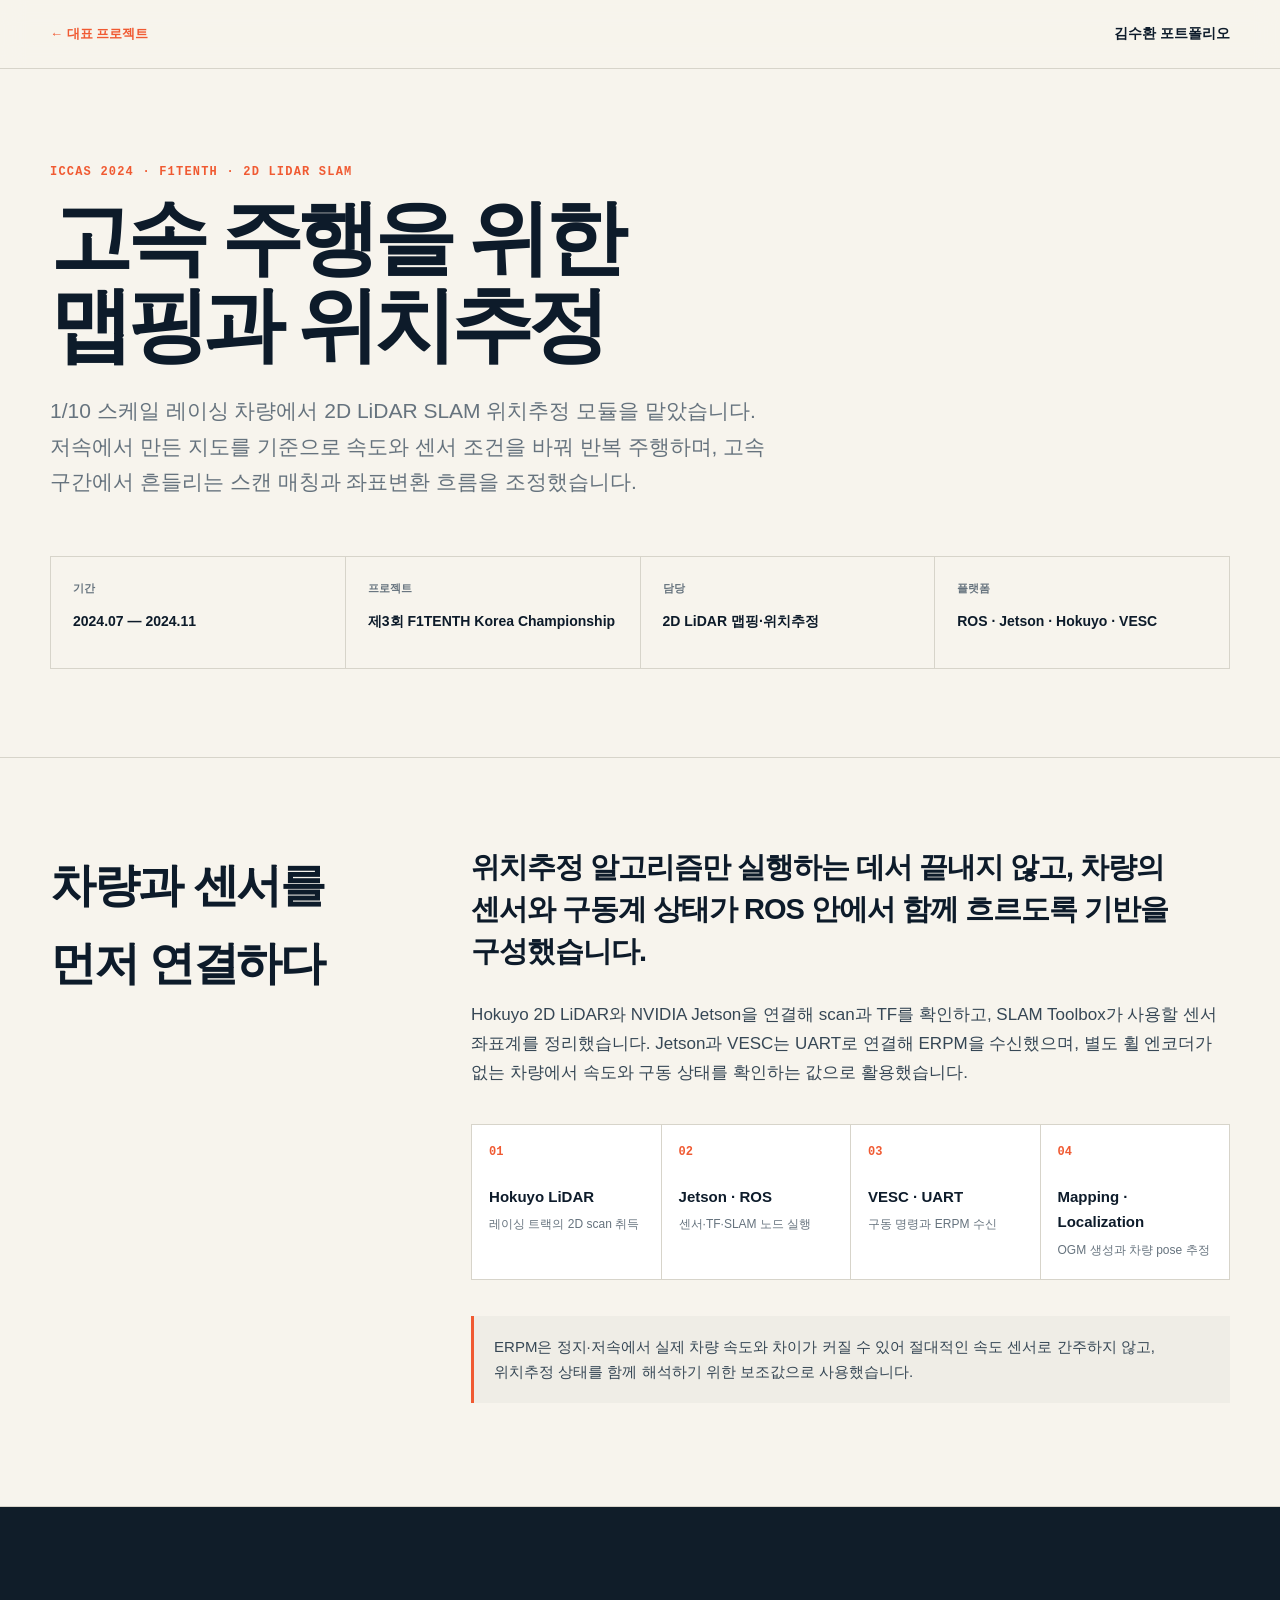
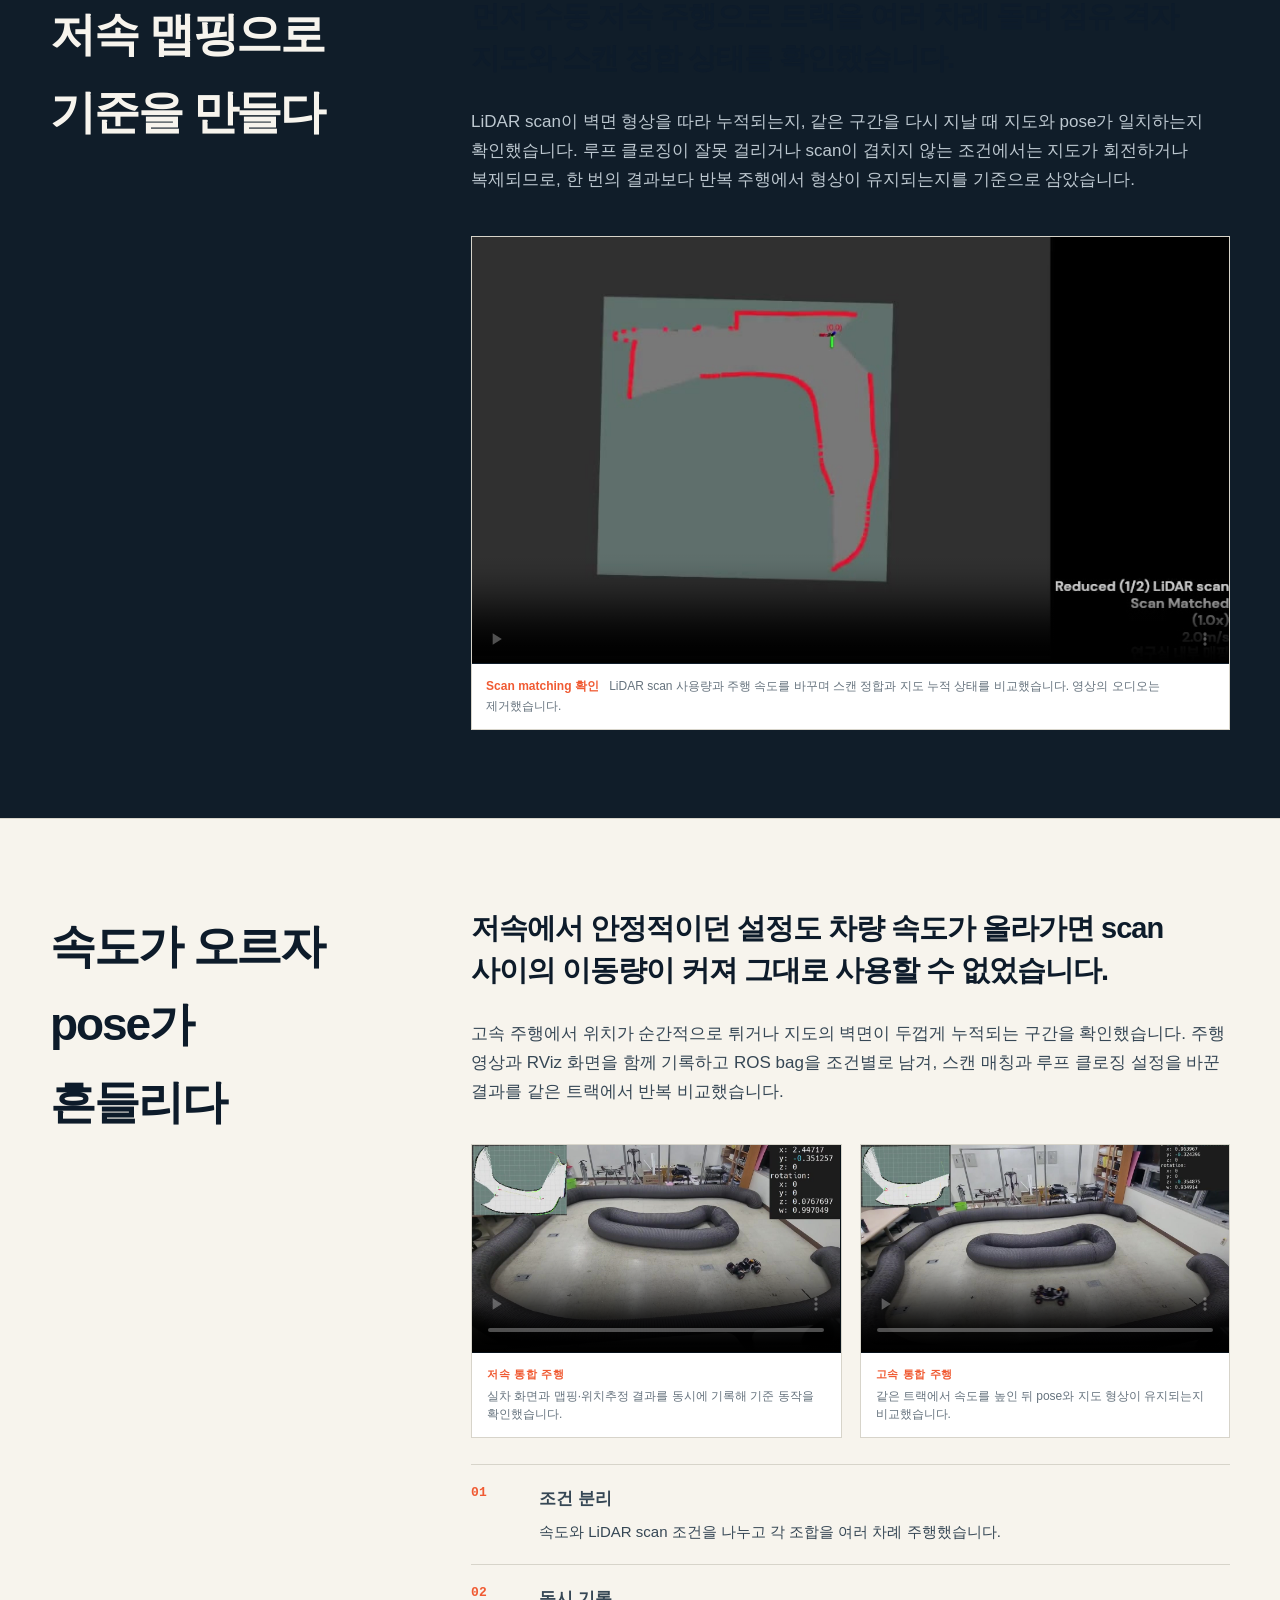
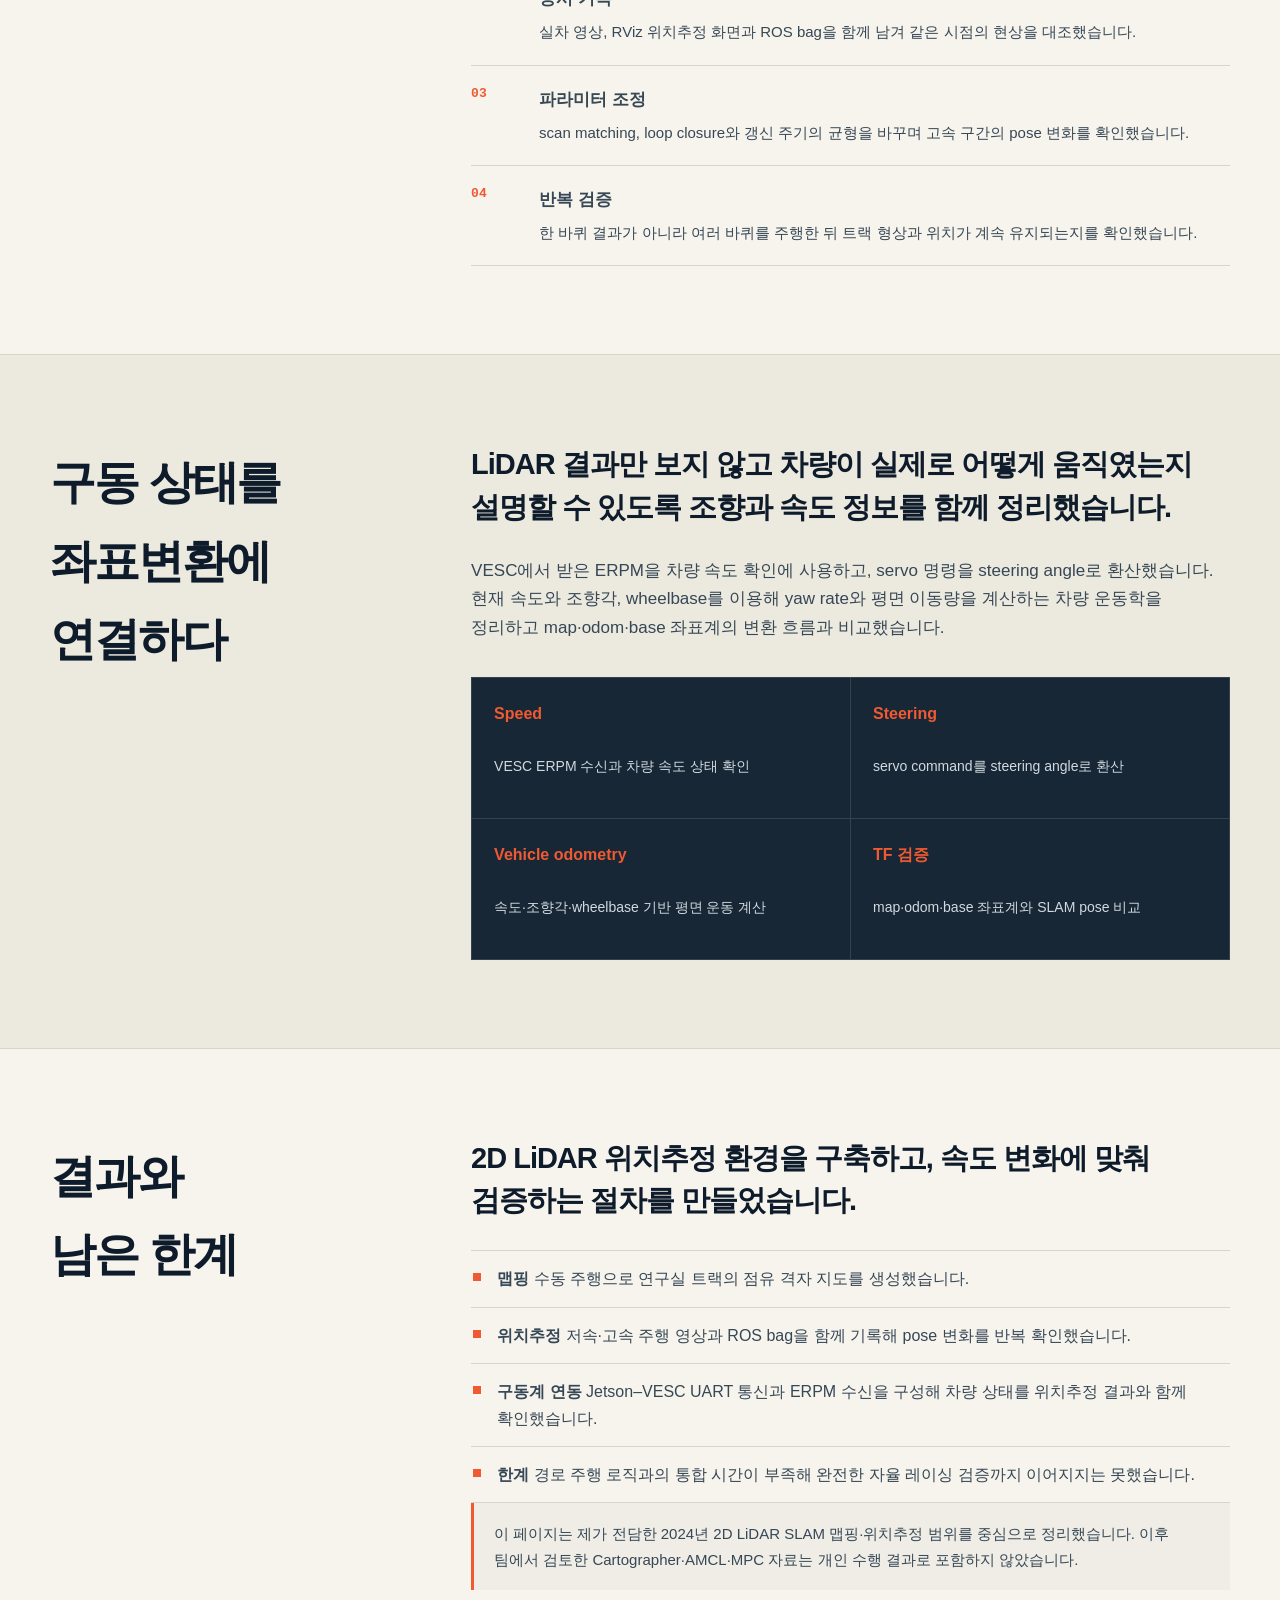
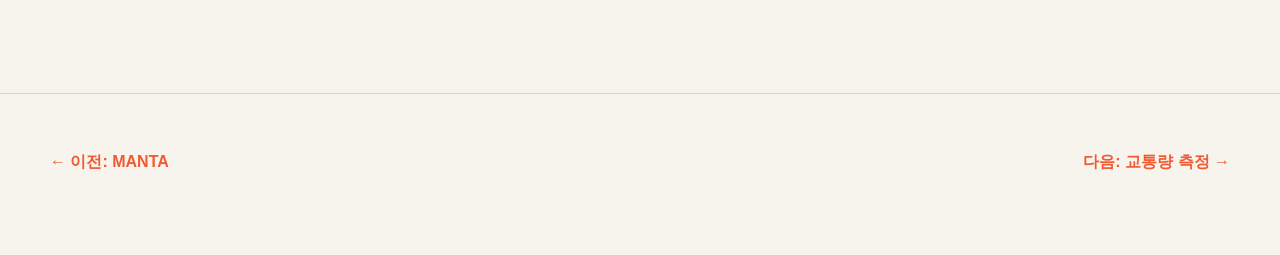
==== commit 335f3d86: "docs: F1TENTH 검증 결과 제목 정리" ====
--- a/projects/f1tenth.html
+++ b/projects/f1tenth.html
@@ -51,7 +51,7 @@
     </div></div></section>
 
     <section class="detail-section" id="result"><div class="container detail-grid"><h2>결과와<br />남은 한계</h2><div class="detail-copy">
-      <p class="section-intro">레이싱 트랙의 OGM과 2D LiDAR 위치추정 환경을 구축하고, 속도 변화에 맞춰 검증하는 절차를 만들었습니다.</p>
+      <p class="section-intro">2D LiDAR 위치추정 환경을 구축하고, 속도 변화에 맞춰 검증하는 절차를 만들었습니다.</p>
       <ul class="result-list"><li><strong>맵핑</strong> 수동 주행으로 연구실 트랙의 점유 격자 지도를 생성했습니다.</li><li><strong>위치추정</strong> 저속·고속 주행 영상과 ROS bag을 함께 기록해 pose 변화를 반복 확인했습니다.</li><li><strong>구동계 연동</strong> Jetson–VESC UART 통신과 ERPM 수신을 구성해 차량 상태를 위치추정 결과와 함께 확인했습니다.</li><li><strong>한계</strong> 경로 주행 로직과의 통합 시간이 부족해 완전한 자율 레이싱 검증까지 이어지지는 못했습니다.</li></ul>
       <p class="detail-note">이 페이지는 제가 전담한 2024년 2D LiDAR SLAM 맵핑·위치추정 범위를 중심으로 정리했습니다. 이후 팀에서 검토한 Cartographer·AMCL·MPC 자료는 개인 수행 결과로 포함하지 않았습니다.</p>
     </div></div></section>
--- a/assets/css/style.css
+++ b/assets/css/style.css
@@ -559,6 +559,11 @@
   aspect-ratio: 16 / 7;
 }
 
+.project-media.project-media-vio video {
+  aspect-ratio: 16 / 9;
+  object-fit: contain;
+}
+
 .project-media-contain img {
   padding: clamp(10px, 2vw, 22px);
   object-fit: contain;
@@ -670,12 +675,16 @@
 .project-pair {
   display: grid;
   grid-template-columns: repeat(2, 1fr);
+  grid-template-rows: repeat(6, auto);
   border: 1px solid var(--line-dark);
   background: #101f2c;
   box-shadow: inset 3px 0 0 rgba(240, 90, 50, 0.62);
 }
 
 .compact-project {
+  display: grid;
+  grid-row: span 6;
+  grid-template-rows: subgrid;
   min-height: 380px;
   padding: 46px 48px 50px;
 }
@@ -711,6 +720,10 @@
 .compact-media img,
 .compact-media video {
   aspect-ratio: 4 / 3;
+}
+
+.compact-media-f1 video {
+  object-fit: contain;
 }
 
 .skills-section {
@@ -997,7 +1010,7 @@
   .security-notice { align-items: flex-start; flex-direction: column; gap: 8px; }
   .security-notice strong { text-align: left; }
   .project-pair { grid-template-columns: 1fr; }
-  .compact-project { min-height: auto; padding: 38px 26px; }
+  .compact-project { display: block; min-height: auto; padding: 38px 26px; }
   .compact-project + .compact-project { padding: 38px 26px; border-top: 1px solid var(--line-dark); border-left: 0; }
   .compact-project h3 { margin-top: 42px; }
   .skills-grid { grid-template-columns: 1fr; }
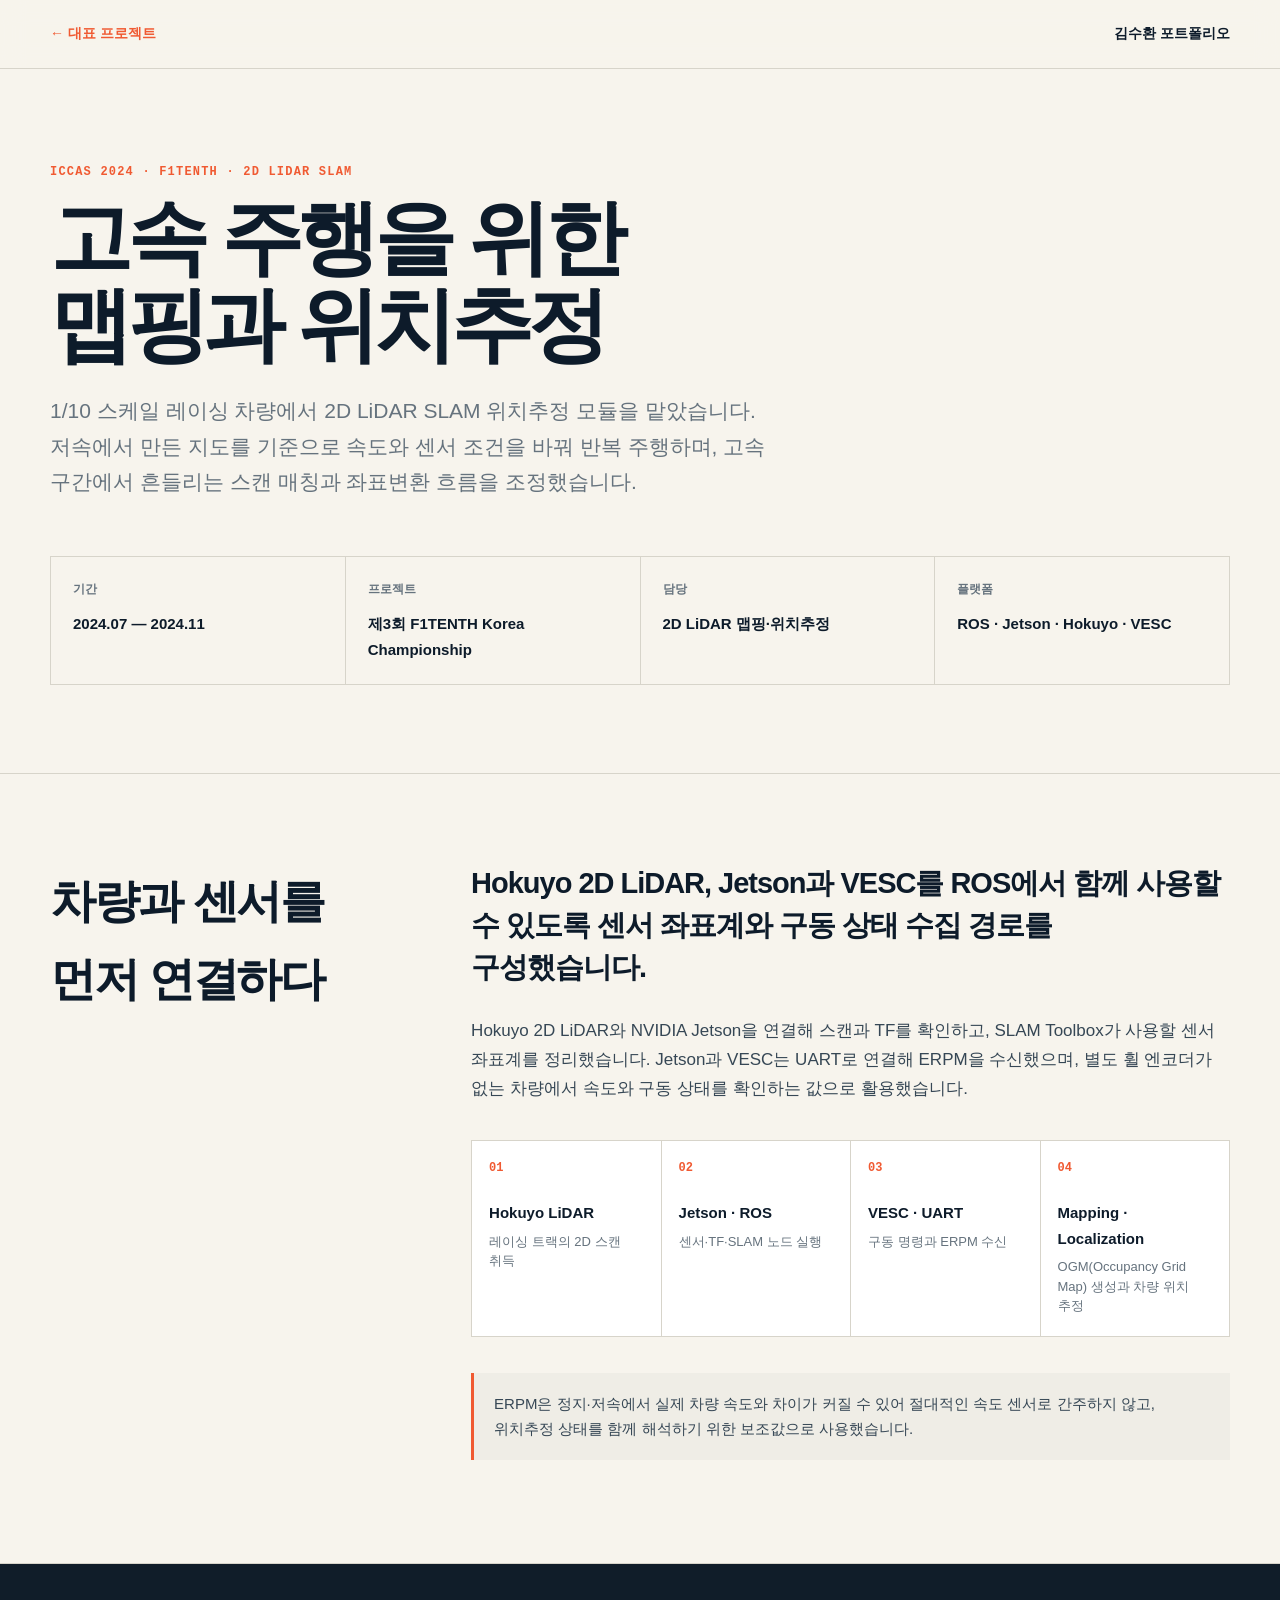
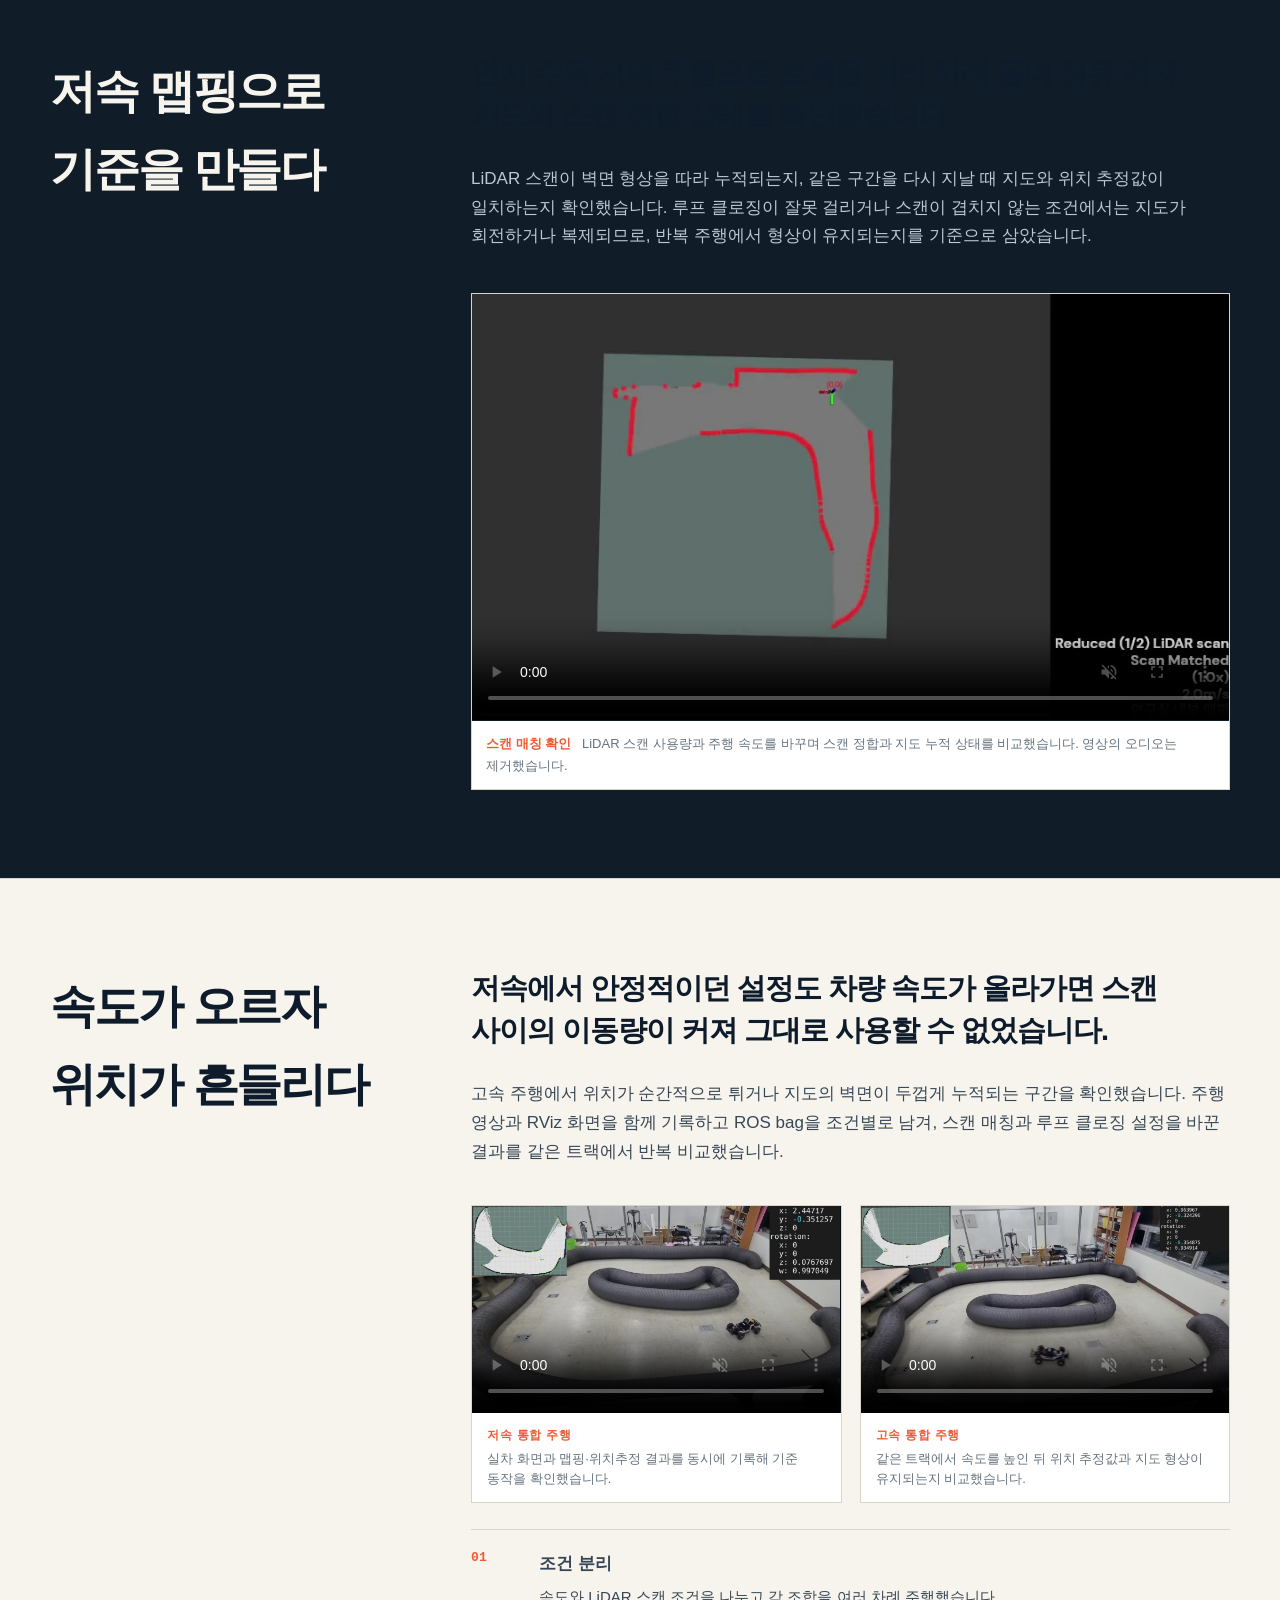
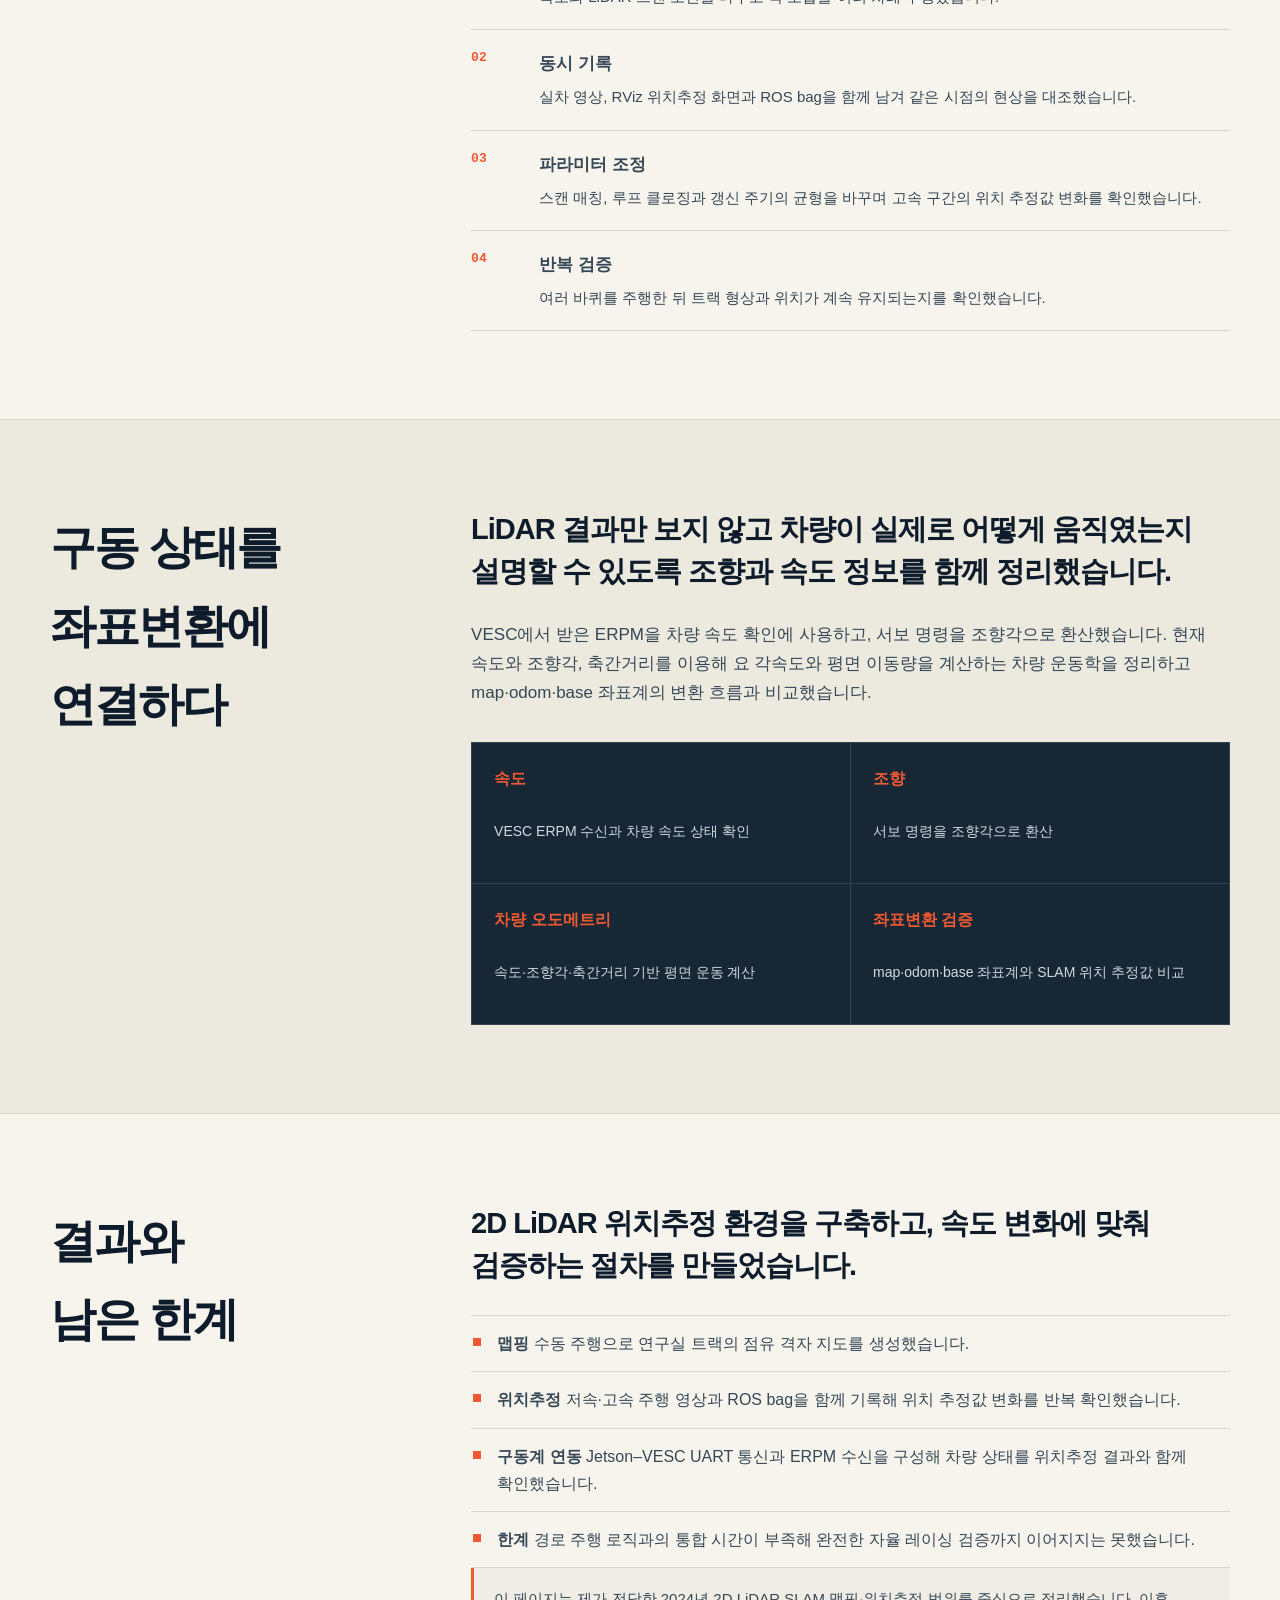
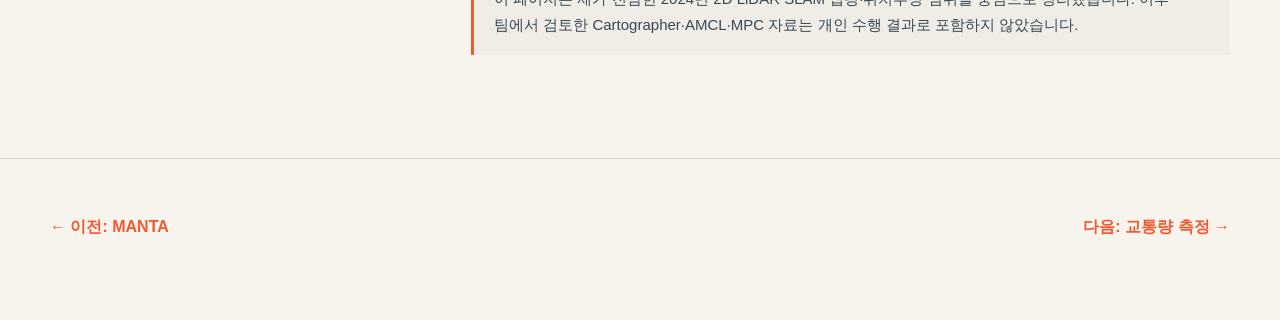
==== commit 29b02b2d: "feat: 포트폴리오 전반 검수 및 캡스톤 상세 보강" ====
--- a/projects/f1tenth.html
+++ b/projects/f1tenth.html
@@ -13,46 +13,46 @@
   <main id="overview">
     <section class="detail-hero"><div class="container">
       <p class="detail-label">ICCAS 2024 · F1TENTH · 2D LIDAR SLAM</p>
-      <h1>고속 주행을 위한<br />맵핑과 위치추정</h1>
+      <h1>고속 주행을 위한<br /> 맵핑과 위치추정</h1>
       <p class="detail-lead">1/10 스케일 레이싱 차량에서 2D LiDAR SLAM 위치추정 모듈을 맡았습니다. 저속에서 만든 지도를 기준으로 속도와 센서 조건을 바꿔 반복 주행하며, 고속 구간에서 흔들리는 스캔 매칭과 좌표변환 흐름을 조정했습니다.</p>
       <dl class="detail-facts"><div><dt>기간</dt><dd>2024.07 — 2024.11</dd></div><div><dt>프로젝트</dt><dd>제3회 F1TENTH Korea Championship</dd></div><div><dt>담당</dt><dd>2D LiDAR 맵핑·위치추정</dd></div><div><dt>플랫폼</dt><dd>ROS · Jetson · Hokuyo · VESC</dd></div></dl>
     </div></section>
 
     <section class="detail-section" id="platform"><div class="container detail-grid"><h2>차량과 센서를<br />먼저 연결하다</h2><div class="detail-copy">
-      <p class="section-intro">위치추정 알고리즘만 실행하는 데서 끝내지 않고, 차량의 센서와 구동계 상태가 ROS 안에서 함께 흐르도록 기반을 구성했습니다.</p>
-      <p>Hokuyo 2D LiDAR와 NVIDIA Jetson을 연결해 scan과 TF를 확인하고, SLAM Toolbox가 사용할 센서 좌표계를 정리했습니다. Jetson과 VESC는 UART로 연결해 ERPM을 수신했으며, 별도 휠 엔코더가 없는 차량에서 속도와 구동 상태를 확인하는 값으로 활용했습니다.</p>
-      <div class="logic-flow"><div><span>01</span><strong>Hokuyo LiDAR</strong><small>레이싱 트랙의 2D scan 취득</small></div><div><span>02</span><strong>Jetson · ROS</strong><small>센서·TF·SLAM 노드 실행</small></div><div><span>03</span><strong>VESC · UART</strong><small>구동 명령과 ERPM 수신</small></div><div><span>04</span><strong>Mapping · Localization</strong><small>OGM 생성과 차량 pose 추정</small></div></div>
+      <p class="section-intro">Hokuyo 2D LiDAR, Jetson과 VESC를 ROS에서 함께 사용할 수 있도록 센서 좌표계와 구동 상태 수집 경로를 구성했습니다.</p>
+      <p>Hokuyo 2D LiDAR와 NVIDIA Jetson을 연결해 스캔과 TF를 확인하고, SLAM Toolbox가 사용할 센서 좌표계를 정리했습니다. Jetson과 VESC는 UART로 연결해 ERPM을 수신했으며, 별도 휠 엔코더가 없는 차량에서 속도와 구동 상태를 확인하는 값으로 활용했습니다.</p>
+      <div class="logic-flow"><div><span>01</span><strong>Hokuyo LiDAR</strong><small>레이싱 트랙의 2D 스캔 취득</small></div><div><span>02</span><strong>Jetson · ROS</strong><small>센서·TF·SLAM 노드 실행</small></div><div><span>03</span><strong>VESC · UART</strong><small>구동 명령과 ERPM 수신</small></div><div><span>04</span><strong>Mapping · Localization</strong><small>OGM(Occupancy Grid Map) 생성과 차량 위치 추정</small></div></div>
       <p class="detail-note">ERPM은 정지·저속에서 실제 차량 속도와 차이가 커질 수 있어 절대적인 속도 센서로 간주하지 않고, 위치추정 상태를 함께 해석하기 위한 보조값으로 사용했습니다.</p>
     </div></div></section>
 
     <section class="detail-section detail-section-dark" id="mapping"><div class="container detail-grid"><h2>저속 맵핑으로<br />기준을 만들다</h2><div class="detail-copy">
       <p class="section-intro">먼저 수동 저속 주행으로 트랙을 여러 차례 돌며 점유 격자 지도와 스캔 정합 상태를 확인했습니다.</p>
-      <p>LiDAR scan이 벽면 형상을 따라 누적되는지, 같은 구간을 다시 지날 때 지도와 pose가 일치하는지 확인했습니다. 루프 클로징이 잘못 걸리거나 scan이 겹치지 않는 조건에서는 지도가 회전하거나 복제되므로, 한 번의 결과보다 반복 주행에서 형상이 유지되는지를 기준으로 삼았습니다.</p>
+      <p>LiDAR 스캔이 벽면 형상을 따라 누적되는지, 같은 구간을 다시 지날 때 지도와 위치 추정값이 일치하는지 확인했습니다. 루프 클로징이 잘못 걸리거나 스캔이 겹치지 않는 조건에서는 지도가 회전하거나 복제되므로, 반복 주행에서 형상이 유지되는지를 기준으로 삼았습니다.</p>
       <figure class="detail-video">
         <video controls muted playsinline preload="metadata" poster="../assets/images/projects/f1-scan-matching-poster.jpg"><source src="../assets/videos/f1-scan-matching-noaudio.mp4" type="video/mp4" /></video>
-        <figcaption><strong>Scan matching 확인</strong> LiDAR scan 사용량과 주행 속도를 바꾸며 스캔 정합과 지도 누적 상태를 비교했습니다. 영상의 오디오는 제거했습니다.</figcaption>
+        <figcaption><strong>스캔 매칭 확인</strong> LiDAR 스캔 사용량과 주행 속도를 바꾸며 스캔 정합과 지도 누적 상태를 비교했습니다. 영상의 오디오는 제거했습니다.</figcaption>
       </figure>
     </div></div></section>
 
-    <section class="detail-section" id="high-speed"><div class="container detail-grid"><h2>속도가 오르자<br />pose가 흔들리다</h2><div class="detail-copy">
-      <p class="section-intro">저속에서 안정적이던 설정도 차량 속도가 올라가면 scan 사이의 이동량이 커져 그대로 사용할 수 없었습니다.</p>
+    <section class="detail-section" id="high-speed"><div class="container detail-grid"><h2>속도가 오르자<br />위치가 흔들리다</h2><div class="detail-copy">
+      <p class="section-intro">저속에서 안정적이던 설정도 차량 속도가 올라가면 스캔 사이의 이동량이 커져 그대로 사용할 수 없었습니다.</p>
       <p>고속 주행에서 위치가 순간적으로 튀거나 지도의 벽면이 두껍게 누적되는 구간을 확인했습니다. 주행 영상과 RViz 화면을 함께 기록하고 ROS bag을 조건별로 남겨, 스캔 매칭과 루프 클로징 설정을 바꾼 결과를 같은 트랙에서 반복 비교했습니다.</p>
       <div class="detail-video-grid f1-speed-grid">
         <figure><video controls muted playsinline preload="metadata" poster="../assets/images/projects/f1-slow-localization-poster.jpg"><source src="../assets/videos/f1-slow-localization-noaudio.mp4" type="video/mp4" /></video><figcaption><strong>저속 통합 주행</strong><span>실차 화면과 맵핑·위치추정 결과를 동시에 기록해 기준 동작을 확인했습니다.</span></figcaption></figure>
-        <figure><video controls muted playsinline preload="metadata" poster="../assets/images/projects/f1-fast-localization-poster.jpg"><source src="../assets/videos/f1-fast-localization-noaudio.mp4" type="video/mp4" /></video><figcaption><strong>고속 통합 주행</strong><span>같은 트랙에서 속도를 높인 뒤 pose와 지도 형상이 유지되는지 비교했습니다.</span></figcaption></figure>
+        <figure><video controls muted playsinline preload="metadata" poster="../assets/images/projects/f1-fast-localization-poster.jpg"><source src="../assets/videos/f1-fast-localization-noaudio.mp4" type="video/mp4" /></video><figcaption><strong>고속 통합 주행</strong><span>같은 트랙에서 속도를 높인 뒤 위치 추정값과 지도 형상이 유지되는지 비교했습니다.</span></figcaption></figure>
       </div>
-      <ul class="process-list f1-test-list"><li><span>01</span><div><strong>조건 분리</strong><p>속도와 LiDAR scan 조건을 나누고 각 조합을 여러 차례 주행했습니다.</p></div></li><li><span>02</span><div><strong>동시 기록</strong><p>실차 영상, RViz 위치추정 화면과 ROS bag을 함께 남겨 같은 시점의 현상을 대조했습니다.</p></div></li><li><span>03</span><div><strong>파라미터 조정</strong><p>scan matching, loop closure와 갱신 주기의 균형을 바꾸며 고속 구간의 pose 변화를 확인했습니다.</p></div></li><li><span>04</span><div><strong>반복 검증</strong><p>한 바퀴 결과가 아니라 여러 바퀴를 주행한 뒤 트랙 형상과 위치가 계속 유지되는지를 확인했습니다.</p></div></li></ul>
+      <ul class="process-list f1-test-list"><li><span>01</span><div><strong>조건 분리</strong><p>속도와 LiDAR 스캔 조건을 나누고 각 조합을 여러 차례 주행했습니다.</p></div></li><li><span>02</span><div><strong>동시 기록</strong><p>실차 영상, RViz 위치추정 화면과 ROS bag을 함께 남겨 같은 시점의 현상을 대조했습니다.</p></div></li><li><span>03</span><div><strong>파라미터 조정</strong><p>스캔 매칭, 루프 클로징과 갱신 주기의 균형을 바꾸며 고속 구간의 위치 추정값 변화를 확인했습니다.</p></div></li><li><span>04</span><div><strong>반복 검증</strong><p>여러 바퀴를 주행한 뒤 트랙 형상과 위치가 계속 유지되는지를 확인했습니다.</p></div></li></ul>
     </div></div></section>
 
     <section class="detail-section detail-section-tint" id="odometry"><div class="container detail-grid"><h2>구동 상태를<br />좌표변환에 연결하다</h2><div class="detail-copy">
       <p class="section-intro">LiDAR 결과만 보지 않고 차량이 실제로 어떻게 움직였는지 설명할 수 있도록 조향과 속도 정보를 함께 정리했습니다.</p>
-      <p>VESC에서 받은 ERPM을 차량 속도 확인에 사용하고, servo 명령을 steering angle로 환산했습니다. 현재 속도와 조향각, wheelbase를 이용해 yaw rate와 평면 이동량을 계산하는 차량 운동학을 정리하고 map·odom·base 좌표계의 변환 흐름과 비교했습니다.</p>
-      <div class="contribution-grid"><article><strong>Speed</strong><span>VESC ERPM 수신과 차량 속도 상태 확인</span></article><article><strong>Steering</strong><span>servo command를 steering angle로 환산</span></article><article><strong>Vehicle odometry</strong><span>속도·조향각·wheelbase 기반 평면 운동 계산</span></article><article><strong>TF 검증</strong><span>map·odom·base 좌표계와 SLAM pose 비교</span></article></div>
+      <p>VESC에서 받은 ERPM을 차량 속도 확인에 사용하고, 서보 명령을 조향각으로 환산했습니다. 현재 속도와 조향각, 축간거리를 이용해 요 각속도와 평면 이동량을 계산하는 차량 운동학을 정리하고 map·odom·base 좌표계의 변환 흐름과 비교했습니다.</p>
+      <div class="contribution-grid"><article><strong>속도</strong><span>VESC ERPM 수신과 차량 속도 상태 확인</span></article><article><strong>조향</strong><span>서보 명령을 조향각으로 환산</span></article><article><strong>차량 오도메트리</strong><span>속도·조향각·축간거리 기반 평면 운동 계산</span></article><article><strong>좌표변환 검증</strong><span>map·odom·base 좌표계와 SLAM 위치 추정값 비교</span></article></div>
     </div></div></section>
 
     <section class="detail-section" id="result"><div class="container detail-grid"><h2>결과와<br />남은 한계</h2><div class="detail-copy">
       <p class="section-intro">2D LiDAR 위치추정 환경을 구축하고, 속도 변화에 맞춰 검증하는 절차를 만들었습니다.</p>
-      <ul class="result-list"><li><strong>맵핑</strong> 수동 주행으로 연구실 트랙의 점유 격자 지도를 생성했습니다.</li><li><strong>위치추정</strong> 저속·고속 주행 영상과 ROS bag을 함께 기록해 pose 변화를 반복 확인했습니다.</li><li><strong>구동계 연동</strong> Jetson–VESC UART 통신과 ERPM 수신을 구성해 차량 상태를 위치추정 결과와 함께 확인했습니다.</li><li><strong>한계</strong> 경로 주행 로직과의 통합 시간이 부족해 완전한 자율 레이싱 검증까지 이어지지는 못했습니다.</li></ul>
+      <ul class="result-list"><li><strong>맵핑</strong> 수동 주행으로 연구실 트랙의 점유 격자 지도를 생성했습니다.</li><li><strong>위치추정</strong> 저속·고속 주행 영상과 ROS bag을 함께 기록해 위치 추정값 변화를 반복 확인했습니다.</li><li><strong>구동계 연동</strong> Jetson–VESC UART 통신과 ERPM 수신을 구성해 차량 상태를 위치추정 결과와 함께 확인했습니다.</li><li><strong>한계</strong> 경로 주행 로직과의 통합 시간이 부족해 완전한 자율 레이싱 검증까지 이어지지는 못했습니다.</li></ul>
       <p class="detail-note">이 페이지는 제가 전담한 2024년 2D LiDAR SLAM 맵핑·위치추정 범위를 중심으로 정리했습니다. 이후 팀에서 검토한 Cartographer·AMCL·MPC 자료는 개인 수행 결과로 포함하지 않았습니다.</p>
     </div></div></section>
 
--- a/assets/css/style.css
+++ b/assets/css/style.css
@@ -157,7 +157,7 @@
   padding-left: 14px;
   border-left: 1px solid currentColor;
   color: inherit;
-  font-size: 10px;
+  font-size: 12px;
   font-weight: 700;
   letter-spacing: 0.13em;
   opacity: 0.64;
@@ -330,7 +330,7 @@
 .profile-label {
   margin-bottom: 12px;
   color: var(--accent);
-  font-size: 11px;
+  font-size: 12px;
   font-weight: 800;
   letter-spacing: 0.14em;
 }
@@ -365,7 +365,7 @@
 
 .profile-details dt {
   color: #718393;
-  font-size: 10px;
+  font-size: 12px;
   font-weight: 800;
   letter-spacing: 0.1em;
 }
@@ -373,7 +373,7 @@
 .profile-details dd {
   margin: 0;
   color: #d6dde2;
-  font-size: 12px;
+  font-size: 13px;
 }
 
 .proof-strip {
@@ -532,7 +532,7 @@
   border: 1px solid #405363;
   color: #b5c1ca;
   font-family: Consolas, monospace;
-  font-size: 10px;
+  font-size: 12px;
 }
 
 .project-media,
@@ -612,11 +612,11 @@
 .compact-media figcaption {
   padding: 10px 12px;
   color: #8293a0;
-  font-size: 11px;
+  font-size: 13px;
 }
 .project-gallery .project-media figcaption { display: grid; gap: 4px; min-height: 58px; padding: 12px 14px; border-top: 1px solid #263746; background: #101d29; color: #c7d2d9; line-height: 1.5; }
-.project-gallery .project-media figcaption strong { color: #f07a55; font-size: 10px; letter-spacing: 0.08em; }
-.project-gallery .project-media figcaption span { font-size: 12px; }
+.project-gallery .project-media figcaption strong { color: #f07a55; font-size: 12px; letter-spacing: 0.08em; }
+.project-gallery .project-media figcaption span { font-size: 13px; }
 
 .project-link {
   display: inline-flex;
@@ -656,7 +656,7 @@
 
 .security-notice span {
   color: var(--accent);
-  font: 800 10px Consolas, monospace;
+  font: 800 12px Consolas, monospace;
   letter-spacing: 0.08em;
   white-space: nowrap;
 }
@@ -700,6 +700,20 @@
   font-size: 12px;
   font-weight: 800;
   letter-spacing: 0.045em;
+}
+
+.compact-meta {
+  display: flex;
+  align-items: baseline;
+  justify-content: space-between;
+  gap: 18px;
+}
+
+.compact-date {
+  color: #93a2ad;
+  font: 700 12px Consolas, monospace;
+  letter-spacing: 0.035em;
+  white-space: nowrap;
 }
 
 .compact-project h3 {
@@ -771,7 +785,7 @@
   display: block;
   margin: 2px 0 3px;
   color: #72808d;
-  font: 800 10px Consolas, monospace;
+  font: 800 12px Consolas, monospace;
   letter-spacing: 0.05em;
 }
 
@@ -786,7 +800,7 @@
   border-radius: 999px;
   background: #fff1bc;
   color: #26333e;
-  font-size: 10px;
+  font-size: 12px;
   font-weight: 800;
   white-space: nowrap;
 }
@@ -814,7 +828,7 @@
   border-radius: 999px;
   background: #fff9df;
   color: #26333e;
-  font: 800 10px Consolas, monospace;
+  font: 800 12px Consolas, monospace;
 }
 
 .skill-meter {
@@ -832,7 +846,7 @@
 .skill-meter-label {
   margin-bottom: 8px;
   color: #6d7b88;
-  font-size: 11px;
+  font-size: 12px;
 }
 
 .skill-meter-label strong {
@@ -862,7 +876,7 @@
 .skill-meter-scale {
   margin-top: 6px;
   color: #93a0aa;
-  font-size: 9px;
+  font-size: 12px;
   font-weight: 700;
 }
 
@@ -922,7 +936,7 @@
   background: #09131e;
   color: #6c7c89;
   font-family: Consolas, monospace;
-  font-size: 10px;
+  font-size: 12px;
 }
 
 .site-footer .container {
@@ -1013,6 +1027,7 @@
   .compact-project { display: block; min-height: auto; padding: 38px 26px; }
   .compact-project + .compact-project { padding: 38px 26px; border-top: 1px solid var(--line-dark); border-left: 0; }
   .compact-project h3 { margin-top: 42px; }
+  .compact-meta { align-items: flex-start; flex-direction: column; gap: 7px; }
   .skills-grid { grid-template-columns: 1fr; }
   .skill-card { min-height: auto; }
   .skill-card > p { min-height: auto; }
--- a/assets/css/project-detail.css
+++ b/assets/css/project-detail.css
@@ -10,7 +10,7 @@
 .detail-hero, .detail-section { scroll-margin-top: 86px; }
 .detail-header { position: sticky; top: 0; z-index: 20; border-bottom: 1px solid var(--detail-line); background: rgba(247, 244, 237, 0.95); backdrop-filter: blur(12px); }
 .detail-nav { display: flex; min-height: 68px; align-items: center; justify-content: space-between; gap: 24px; }
-.detail-back { color: var(--detail-accent); font-size: 13px; font-weight: 800; }
+.detail-back { color: var(--detail-accent); font-size: 14px; font-weight: 800; }
 .detail-nav strong { font-size: 14px; }
 .detail-hero { padding: 96px 0 72px; border-bottom: 1px solid var(--detail-line); }
 .detail-label { margin-bottom: 16px; color: var(--detail-accent); font: 700 12px Consolas, monospace; letter-spacing: 0.1em; }
@@ -18,8 +18,8 @@
 .detail-lead { max-width: 760px; margin: 0; color: var(--detail-muted); font-size: clamp(17px, 2vw, 21px); }
 .detail-facts { display: grid; grid-template-columns: repeat(4, 1fr); margin-top: 56px; border-top: 1px solid var(--detail-line); border-left: 1px solid var(--detail-line); }
 .detail-facts div { min-height: 112px; padding: 22px; border-right: 1px solid var(--detail-line); border-bottom: 1px solid var(--detail-line); }
-.detail-facts dt { margin-bottom: 12px; color: var(--detail-muted); font-size: 11px; font-weight: 800; }
-.detail-facts dd { margin: 0; font-size: 14px; font-weight: 700; }
+.detail-facts dt { margin-bottom: 12px; color: var(--detail-muted); font-size: 12px; font-weight: 800; }
+.detail-facts dd { margin: 0; font-size: 15px; font-weight: 700; }
 .detail-section { padding: 88px 0; border-bottom: 1px solid var(--detail-line); }
 .detail-grid { display: grid; grid-template-columns: minmax(220px, 0.42fr) minmax(0, 1fr); gap: clamp(48px, 8vw, 120px); }
 .detail-grid h2 { margin: 0; font-size: clamp(28px, 4vw, 46px); letter-spacing: -0.045em; }
@@ -33,7 +33,7 @@
 .evidence-grid figure.wide { grid-column: 1 / -1; }
 .evidence-grid img { display: block; width: 100%; aspect-ratio: 16 / 10; object-fit: cover; }
 .evidence-grid figure.portrait img { aspect-ratio: 4 / 5; object-fit: contain; background: #f0eee8; }
-.evidence-grid figcaption { padding: 12px 14px; color: var(--detail-muted); font-size: 12px; }
+.evidence-grid figcaption { padding: 12px 14px; color: var(--detail-muted); font-size: 13px; }
 .research-evidence img { aspect-ratio: 16 / 9; object-fit: contain; background: #fff; }
 .research-evidence { grid-template-columns: 1fr; gap: 28px; }
 .research-evidence .image-zoom { display: block; cursor: zoom-in; }
@@ -46,19 +46,19 @@
 .image-lightbox button { position: absolute; top: 18px; right: 22px; width: 44px; height: 44px; border: 1px solid rgba(255,255,255,0.32); border-radius: 50%; background: rgba(10,20,28,0.72); color: #fff; font-size: 25px; line-height: 1; cursor: pointer; }
 .image-lightbox button:hover { background: var(--detail-accent); }
 body.lightbox-open { overflow: hidden; }
-.research-evidence figcaption { display: flex; flex-wrap: wrap; justify-content: space-between; gap: 8px 18px; font-size: 13px; }
-.research-evidence figcaption span { color: #8b99a4; font-size: 11px; }
+.research-evidence figcaption { display: flex; flex-wrap: wrap; justify-content: space-between; gap: 8px 18px; font-size: 14px; }
+.research-evidence figcaption span { color: #8b99a4; font-size: 12px; }
 .research-logic { display: grid; grid-template-columns: repeat(3, 1fr); gap: 1px; margin-top: 40px; border: 1px solid var(--detail-line); background: var(--detail-line); }
 .research-logic article { position: relative; min-height: 220px; padding: 26px 22px; background: #fff; }
 .research-logic article:not(:last-child)::after { content: "→"; position: absolute; z-index: 2; top: 50%; right: -14px; display: grid; width: 28px; height: 28px; place-items: center; border-radius: 50%; background: var(--detail-accent); color: #fff; font-weight: 900; transform: translateY(-50%); }
-.research-logic span, .method-choice span, .research-gap span { display: block; margin-bottom: 28px; color: var(--detail-accent); font: 800 11px Consolas, monospace; letter-spacing: 0.09em; }
+.research-logic span, .method-choice span, .research-gap span { display: block; margin-bottom: 28px; color: var(--detail-accent); font: 800 12px Consolas, monospace; letter-spacing: 0.09em; }
 .research-logic strong, .method-choice strong { display: block; color: var(--detail-ink); font-size: 17px; line-height: 1.45; }
-.research-logic p, .method-choice p { margin: 13px 0 0; color: var(--detail-muted); font-size: 13px; line-height: 1.7; }
+.research-logic p, .method-choice p { margin: 13px 0 0; color: var(--detail-muted); font-size: 14px; line-height: 1.7; }
 .requirement-row { display: grid; grid-template-columns: repeat(3, 1fr); gap: 1px; margin-top: 18px; border: 1px solid var(--detail-line); background: var(--detail-line); }
 .requirement-row article { padding: 23px 20px; background: #f8f7f2; }
 .requirement-row strong, .requirement-row span { display: block; }
 .requirement-row strong { color: var(--detail-accent); font-size: 27px; letter-spacing: -0.045em; }
-.requirement-row span { margin-top: 7px; color: var(--detail-muted); font-size: 12px; }
+.requirement-row span { margin-top: 7px; color: var(--detail-muted); font-size: 13px; }
 .research-gap { display: grid; grid-template-columns: 1fr 34px 1fr; gap: 12px; align-items: center; margin-top: 18px; padding: 22px; border: 1px solid var(--detail-line); background: #fff; }
 .research-gap span { margin-bottom: 9px; }
 .research-gap strong { display: block; color: #314552; font-size: 14px; line-height: 1.55; }
@@ -81,19 +81,19 @@
 .metric-row { display: grid; grid-template-columns: repeat(3, 1fr); gap: 1px; margin-top: 38px; background: var(--detail-line); border: 1px solid var(--detail-line); }
 .metric { padding: 25px; background: #fff; }
 .metric strong { display: block; color: var(--detail-accent); font-size: clamp(26px, 3vw, 42px); letter-spacing: -0.05em; }
-.metric span { color: var(--detail-muted); font-size: 12px; }
+.metric span { color: var(--detail-muted); font-size: 13px; }
 .video-slot { display: grid; min-height: 260px; margin-top: 42px; place-items: center; border: 1px dashed #aaa89f; background: #efede6; color: var(--detail-muted); text-align: center; }
 .video-slot strong { display: block; margin-bottom: 6px; color: var(--detail-ink); }
 .detail-video { margin: 42px 0 0; overflow: hidden; border: 1px solid var(--detail-line); background: #101d29; }
 .detail-video video { display: block; width: 100%; max-height: 560px; object-fit: contain; }
-.detail-video figcaption { padding: 12px 14px; background: #fff; color: var(--detail-muted); font-size: 12px; }
+.detail-video figcaption { padding: 12px 14px; background: #fff; color: var(--detail-muted); font-size: 13px; }
 .detail-video figcaption strong { margin-right: 7px; color: var(--detail-accent); }
 .detail-video-grid { display: grid; grid-template-columns: repeat(2, minmax(0, 1fr)); gap: 18px; margin-top: 38px; }
 .detail-video-grid figure { margin: 0; overflow: hidden; border: 1px solid var(--detail-line); background: #fff; }
 .detail-video-grid figure.wide { grid-column: 1 / -1; }
 .detail-video-grid video { display: block; width: 100%; aspect-ratio: 16 / 9; background: #071018; object-fit: contain; }
-.detail-video-grid figcaption { display: grid; gap: 4px; min-height: 68px; padding: 13px 15px; color: var(--detail-muted); font-size: 12px; line-height: 1.55; }
-.detail-video-grid figcaption strong { color: var(--detail-accent); font-size: 11px; letter-spacing: 0.06em; }
+.detail-video-grid figcaption { display: grid; gap: 4px; min-height: 68px; padding: 13px 15px; color: var(--detail-muted); font-size: 13px; line-height: 1.55; }
+.detail-video-grid figcaption strong { color: var(--detail-accent); font-size: 12px; letter-spacing: 0.06em; }
 .certificate-card { display: grid; grid-template-columns: minmax(180px, 280px) 1fr; gap: 28px; align-items: center; margin: 38px 0 0; padding: 22px; border: 1px solid #34424d; background: #182733; }
 .certificate-card img { display: block; width: 100%; max-height: 390px; object-fit: contain; background: #fff; }
 .certificate-card figcaption { display: grid; gap: 8px; color: #bdc8d0; }
@@ -107,7 +107,7 @@
 .hero-evidence figcaption, .wide-evidence figcaption { padding: 13px 16px; color: var(--detail-muted); font-size: 13px; }
 .hero-research-showcase { display: grid; gap: 18px; margin-top: 58px; }
 .hero-research-showcase figure { position: relative; margin: 0; overflow: hidden; border: 1px solid var(--detail-line); background: #fff; }
-.showcase-kicker { position: absolute; top: 16px; left: 16px; z-index: 2; padding: 7px 10px; background: rgba(13, 27, 42, 0.88); color: #fff; font: 800 10px Consolas, monospace; letter-spacing: 0.09em; }
+.showcase-kicker { position: absolute; top: 16px; left: 16px; z-index: 2; padding: 7px 10px; background: rgba(13, 27, 42, 0.88); color: #fff; font: 800 12px Consolas, monospace; letter-spacing: 0.09em; }
 .hero-feature-video { width: min(100%, 900px); justify-self: center; }
 .hero-feature-video video { display: block; width: 100%; aspect-ratio: 16 / 9; background: #071018; object-fit: contain; }
 .hero-framework-diagram img { display: block; width: 100%; height: auto; padding: clamp(12px, 2vw, 24px); background: #fff; }
@@ -127,7 +127,7 @@
 .logic-flow span { display: block; margin-bottom: 25px; color: var(--detail-accent); font: 800 12px Consolas, monospace; }
 .logic-flow strong, .logic-flow small { display: block; }
 .logic-flow strong { margin-bottom: 6px; font-size: 15px; }
-.logic-flow small { color: var(--detail-muted); font-size: 12px; line-height: 1.5; }
+.logic-flow small { color: var(--detail-muted); font-size: 13px; line-height: 1.5; }
 .detail-note { padding: 18px 20px; border-left: 3px solid var(--detail-accent); background: #efede6; font-size: 15px !important; }
 .source-attribution a { color: var(--detail-accent); font-weight: 800; text-decoration: underline; text-underline-offset: 3px; }
 .source-actions { display: flex; flex-wrap: wrap; gap: 12px 28px; margin: 18px 0 30px; }
@@ -151,16 +151,16 @@
 .result-list { padding: 0; list-style: none; }
 .result-list li { position: relative; padding-left: 26px; }
 .result-list li::before { content: ""; position: absolute; top: 22px; left: 2px; width: 8px; height: 8px; background: var(--detail-accent); }
-.selection-kicker { margin: 0 0 9px !important; color: var(--detail-accent) !important; font: 800 11px Consolas, monospace !important; letter-spacing: 0.09em; }
+.selection-kicker { margin: 0 0 9px !important; color: var(--detail-accent) !important; font: 800 12px Consolas, monospace !important; letter-spacing: 0.09em; }
 .selection-title { margin: 0 0 14px !important; color: var(--detail-ink); font-size: clamp(21px, 2.5vw, 29px) !important; line-height: 1.4; letter-spacing: -0.035em; }
 .detail-section-dark .selection-title { color: #fff; }
 .algorithm-selection { display: grid; grid-template-columns: repeat(3, 1fr); gap: 1px; margin: 30px 0 48px; border: 1px solid var(--detail-line); background: var(--detail-line); }
 .algorithm-selection article { min-height: 154px; padding: 20px; background: #fff; }
 .algorithm-selection article.selected { background: #152b39; }
 .algorithm-selection span, .algorithm-selection strong, .algorithm-selection small { display: block; }
-.algorithm-selection span { margin-bottom: 22px; color: var(--detail-accent); font: 800 11px Consolas, monospace; }
+.algorithm-selection span { margin-bottom: 22px; color: var(--detail-accent); font: 800 12px Consolas, monospace; }
 .algorithm-selection strong { margin-bottom: 8px; color: var(--detail-ink); font-size: 15px; }
-.algorithm-selection small { color: var(--detail-muted); font-size: 12px; line-height: 1.55; }
+.algorithm-selection small { color: var(--detail-muted); font-size: 13px; line-height: 1.55; }
 .algorithm-selection article.selected strong { color: #fff; }
 .algorithm-selection article.selected small { color: #bdc8d0; }
 .manta-hero-evidence { max-width: 980px; margin-right: auto; margin-left: auto; }
@@ -170,9 +170,9 @@
 .manta-phase-flow article.active { background: #fff5eb; }
 .manta-phase-flow article.done { background: #152b39; }
 .manta-phase-flow span, .manta-phase-flow strong, .manta-phase-flow small { display: block; }
-.manta-phase-flow span { margin-bottom: 24px; color: var(--detail-accent); font: 800 11px Consolas, monospace; }
+.manta-phase-flow span { margin-bottom: 24px; color: var(--detail-accent); font: 800 12px Consolas, monospace; }
 .manta-phase-flow strong { margin-bottom: 8px; font-size: 15px; }
-.manta-phase-flow small { color: var(--detail-muted); font-size: 12px; line-height: 1.55; }
+.manta-phase-flow small { color: var(--detail-muted); font-size: 13px; line-height: 1.55; }
 .manta-phase-flow .done strong { color: #fff; }
 .manta-phase-flow .done small { color: #bdc8d0; }
 .manta-model-grid { grid-template-columns: repeat(3, minmax(0, 1fr)); }
@@ -195,6 +195,17 @@
 .f1-speed-grid video { aspect-ratio: 16 / 9; }
 .f1-test-list { border-top-color: var(--detail-line); }
 .f1-test-list li { border-bottom-color: var(--detail-line); }
+.capstone-sensor-grid img { object-position: center; }
+.capstone-sensor-grid figure:first-child img { object-position: center 46%; }
+.capstone-flow-evidence img { max-height: 620px; padding: clamp(16px, 3vw, 32px); object-fit: contain; background: #fff; }
+.capstone-hardware-grid img { aspect-ratio: 4 / 3; }
+.capstone-app-grid { grid-template-columns: repeat(3, minmax(0, 1fr)); }
+.capstone-app-grid figure.portrait img { aspect-ratio: 9 / 16; padding: 12px; background: #edf1f3; }
+.capstone-app-grid figcaption strong { display: block; margin-bottom: 4px; color: var(--detail-accent); }
+.capstone-code-evidence img { max-height: 640px; object-fit: contain; background: #fff; }
+.capstone-contribution { border-color: var(--detail-line); background: var(--detail-line); }
+.capstone-contribution article { background: #fff; }
+.capstone-contribution span { color: var(--detail-muted); }
 @media (max-width: 760px) {
   .detail-hero { padding-top: 68px; }
   .detail-facts { grid-template-columns: repeat(2, 1fr); }
@@ -217,6 +228,8 @@
   .algorithm-selection article { min-height: 0; }
   .manta-phase-flow { grid-template-columns: 1fr; }
   .manta-phase-flow article { min-height: 0; }
+  .capstone-app-grid { grid-template-columns: 1fr; }
+  .capstone-app-grid figure.portrait img { max-height: 620px; }
   .platform-grid figure:not(.wide) img { width: 100%; height: auto; min-height: 0; aspect-ratio: 16 / 10; }
   .wide-evidence figcaption { display: block; }
 }
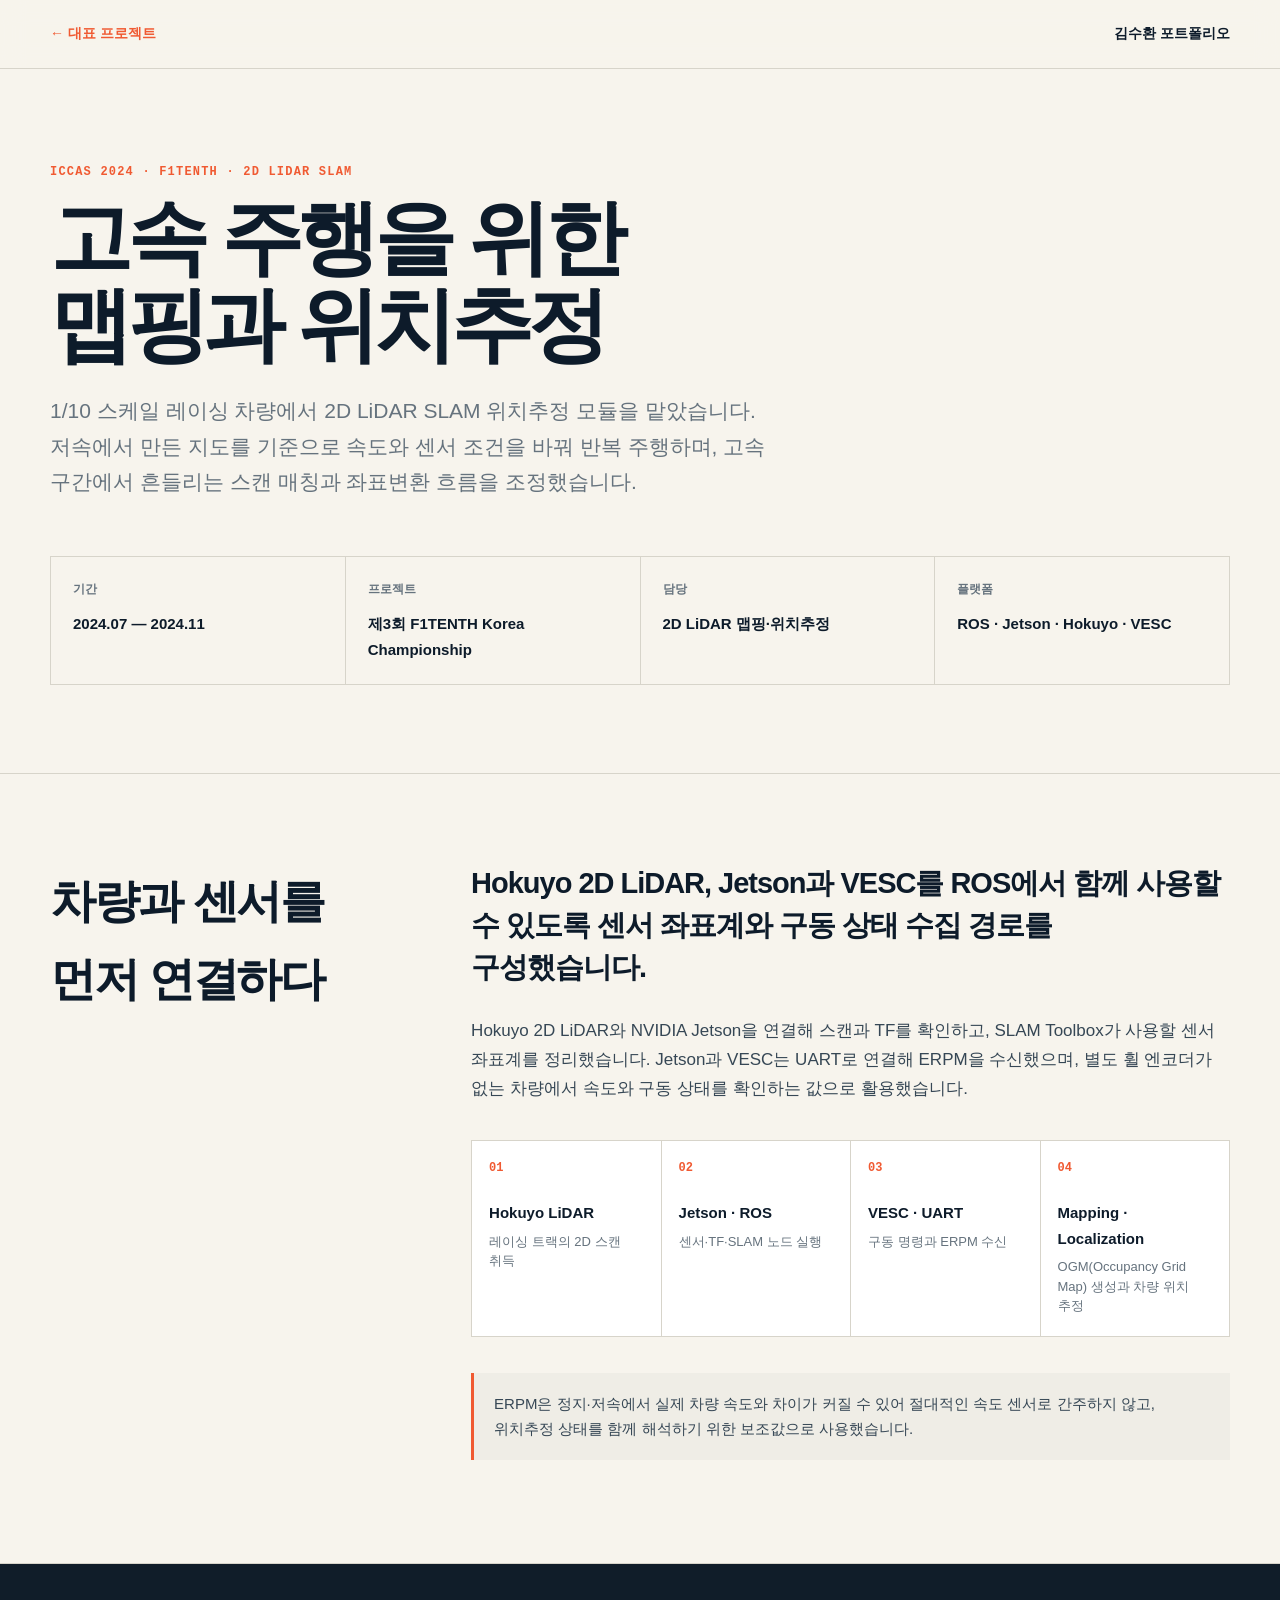
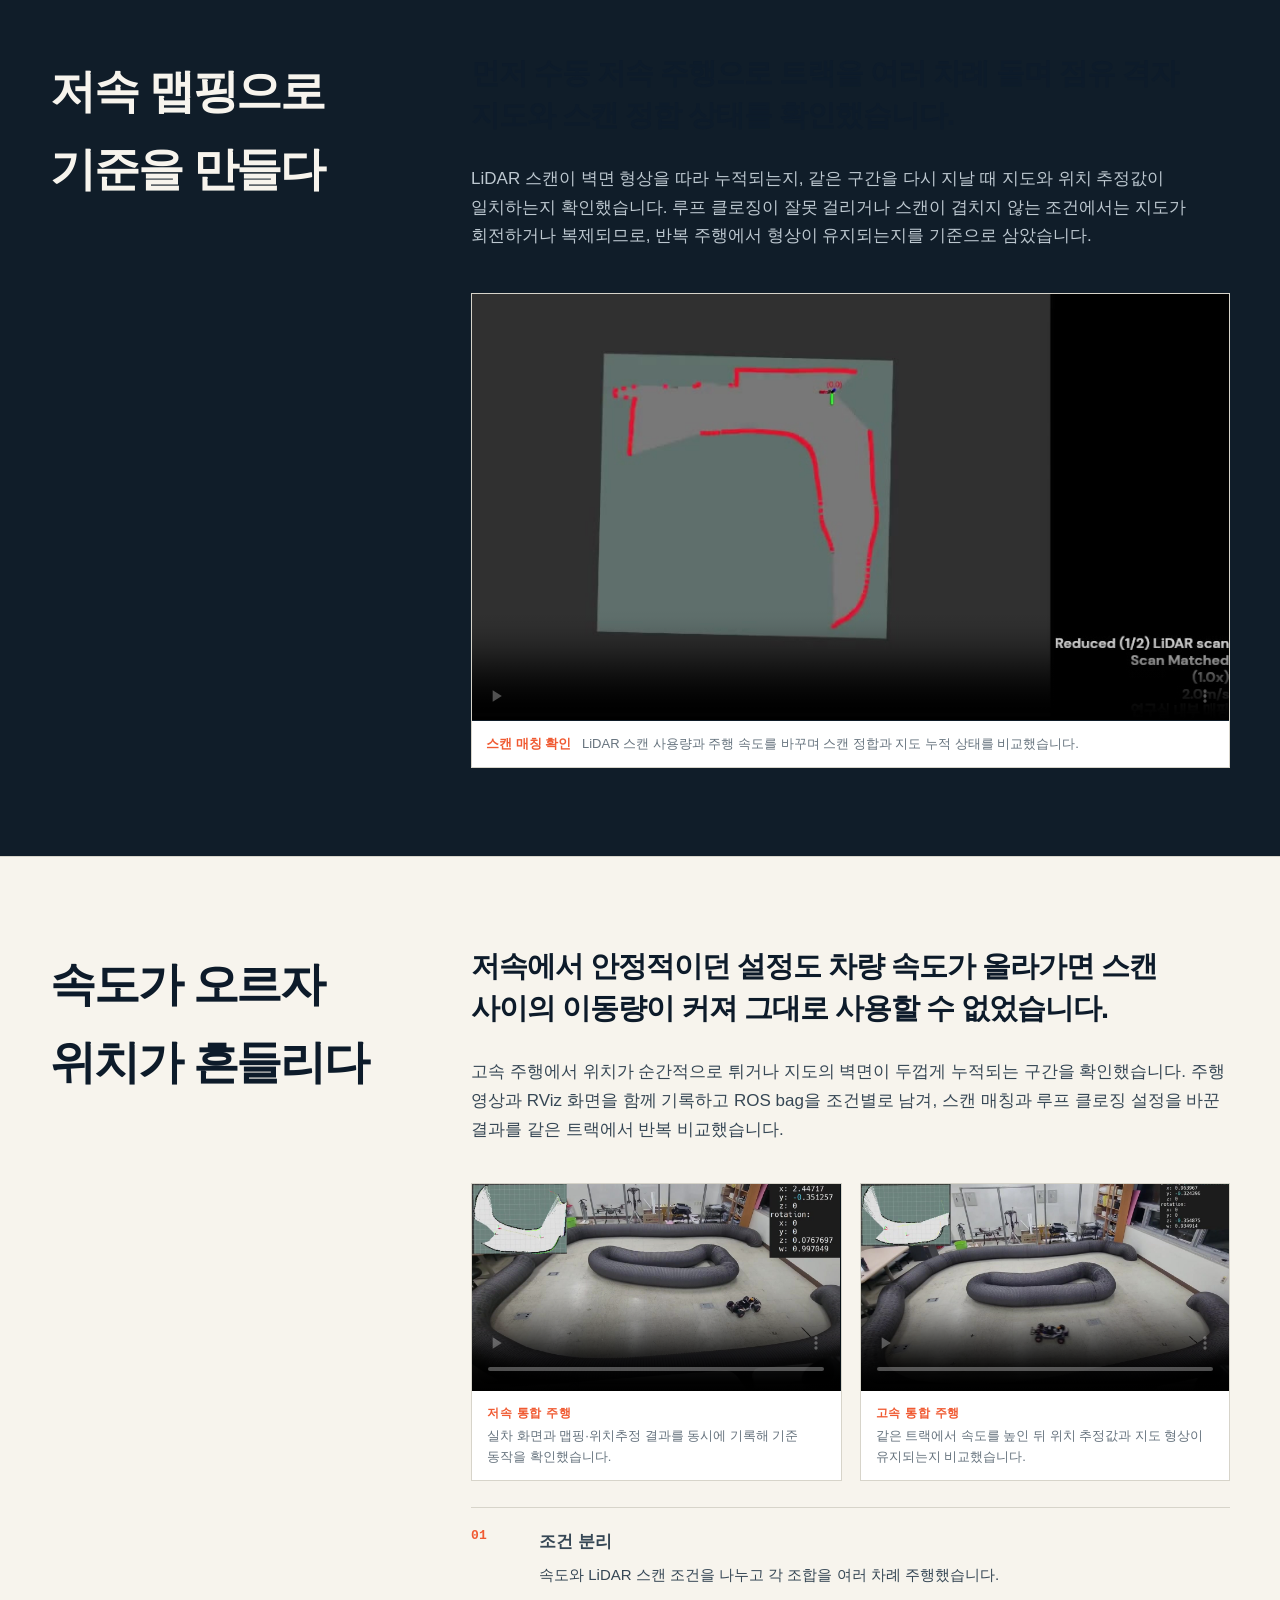
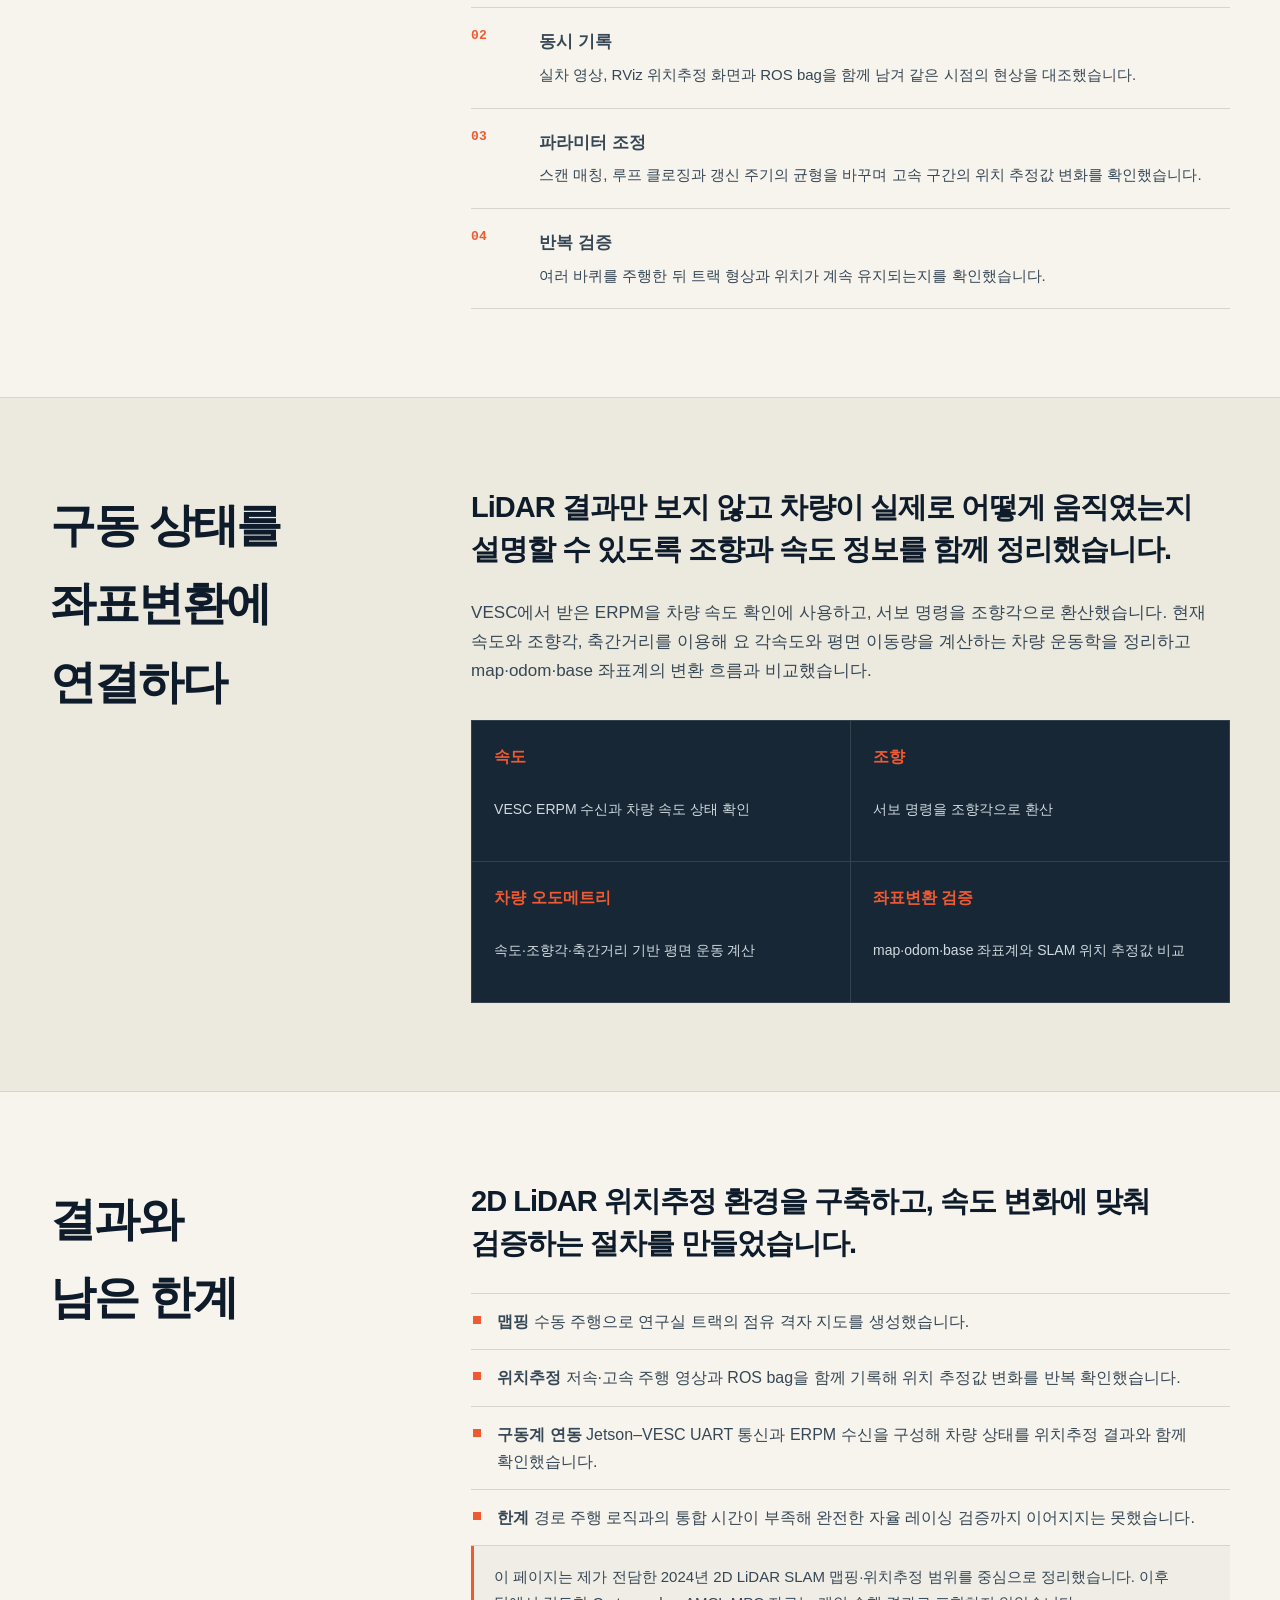
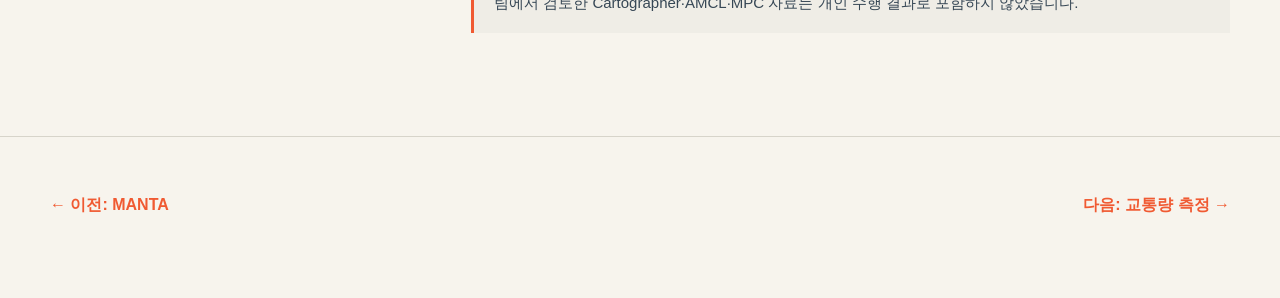
==== commit 5b95ac52: "fix: 프로필 직무명과 F1 캡션 정리" ====
--- a/projects/f1tenth.html
+++ b/projects/f1tenth.html
@@ -30,7 +30,7 @@
       <p>LiDAR 스캔이 벽면 형상을 따라 누적되는지, 같은 구간을 다시 지날 때 지도와 위치 추정값이 일치하는지 확인했습니다. 루프 클로징이 잘못 걸리거나 스캔이 겹치지 않는 조건에서는 지도가 회전하거나 복제되므로, 반복 주행에서 형상이 유지되는지를 기준으로 삼았습니다.</p>
       <figure class="detail-video">
         <video controls muted playsinline preload="metadata" poster="../assets/images/projects/f1-scan-matching-poster.jpg"><source src="../assets/videos/f1-scan-matching-noaudio.mp4" type="video/mp4" /></video>
-        <figcaption><strong>스캔 매칭 확인</strong> LiDAR 스캔 사용량과 주행 속도를 바꾸며 스캔 정합과 지도 누적 상태를 비교했습니다. 영상의 오디오는 제거했습니다.</figcaption>
+        <figcaption><strong>스캔 매칭 확인</strong> LiDAR 스캔 사용량과 주행 속도를 바꾸며 스캔 정합과 지도 누적 상태를 비교했습니다.</figcaption>
       </figure>
     </div></div></section>
 
--- a/assets/css/style.css
+++ b/assets/css/style.css
@@ -342,6 +342,19 @@
   letter-spacing: -0.045em;
 }
 
+.profile-name,
+.profile-role {
+  display: block;
+}
+
+.profile-role {
+  margin-top: 4px;
+  color: #e4ebf0;
+  font-size: clamp(18px, 1.5vw, 22px);
+  line-height: 1.35;
+  letter-spacing: -0.035em;
+}
+
 .profile-intro {
   max-width: 34rem;
   margin-bottom: 28px;
@@ -728,11 +741,14 @@
 }
 
 .compact-media {
+  display: grid;
+  grid-template-rows: auto auto;
   max-width: 360px;
 }
 
 .compact-media img,
 .compact-media video {
+  height: auto;
   aspect-ratio: 4 / 3;
 }
 
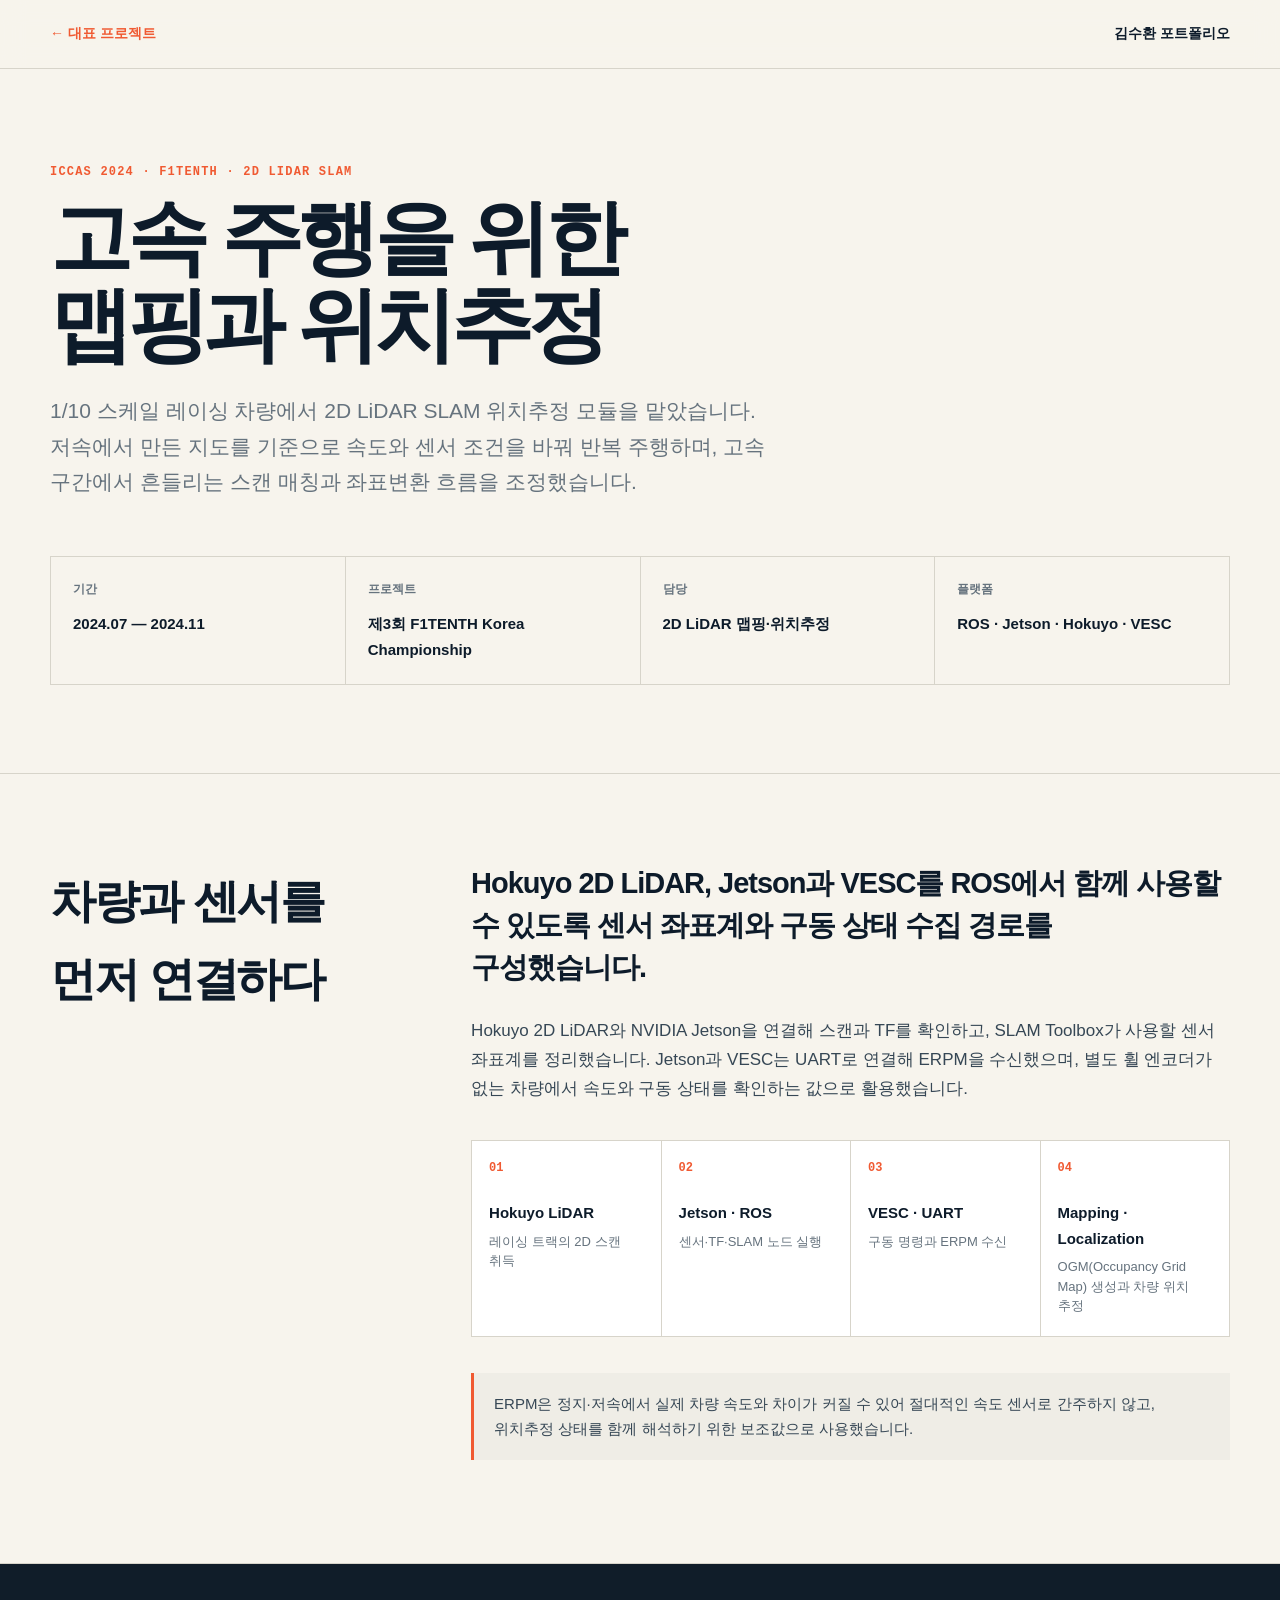
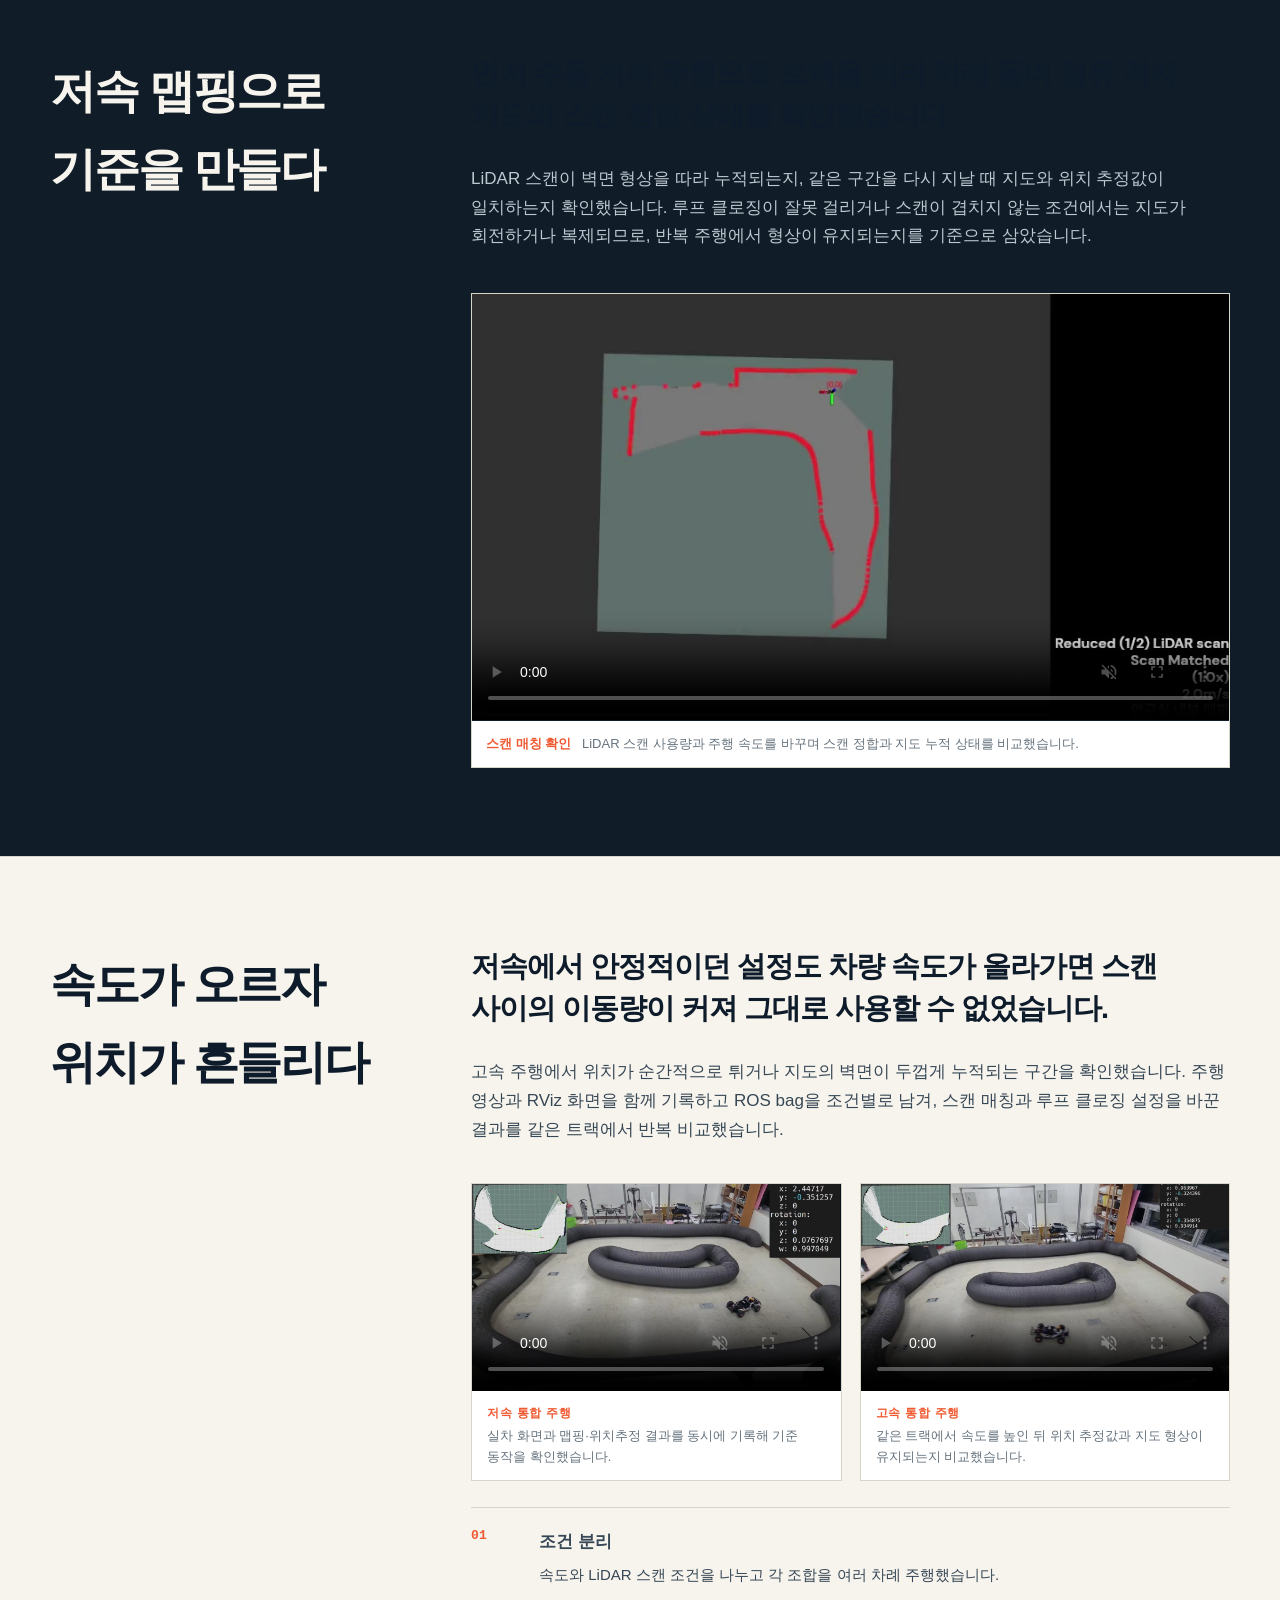
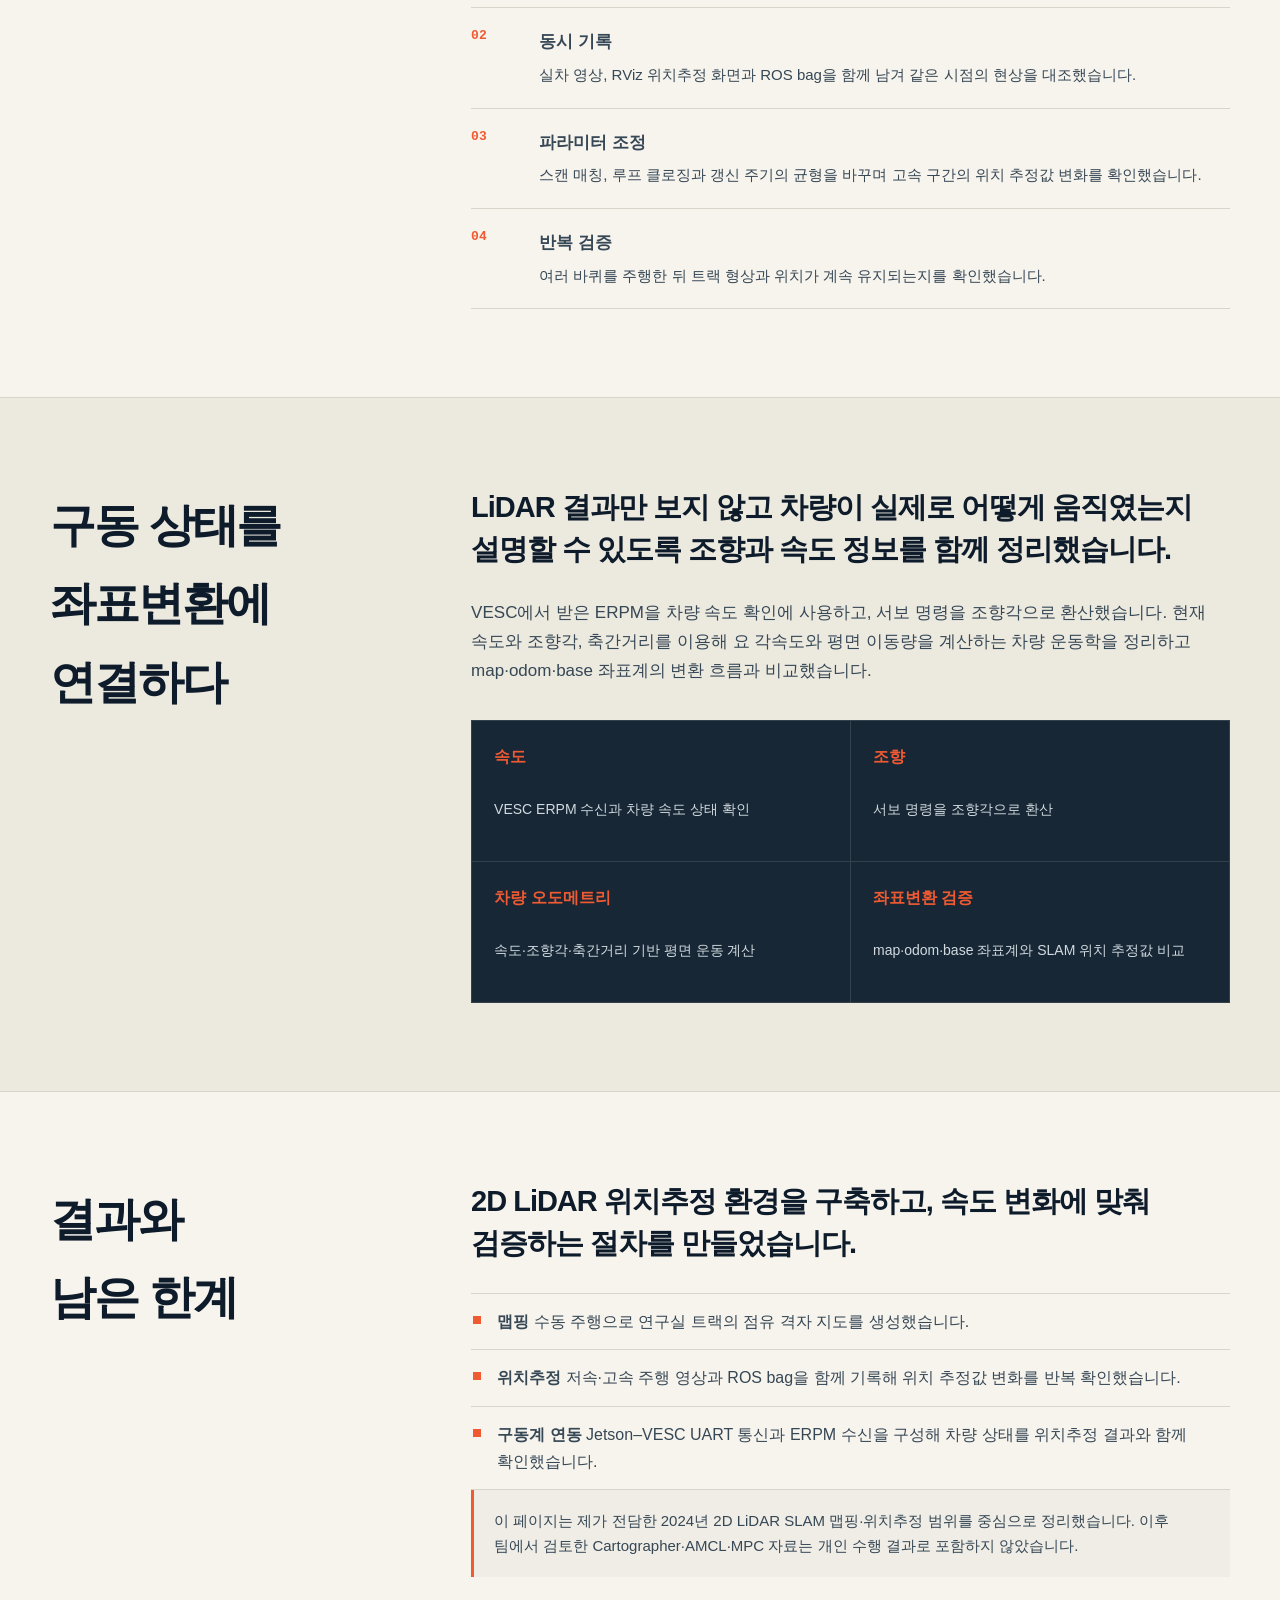
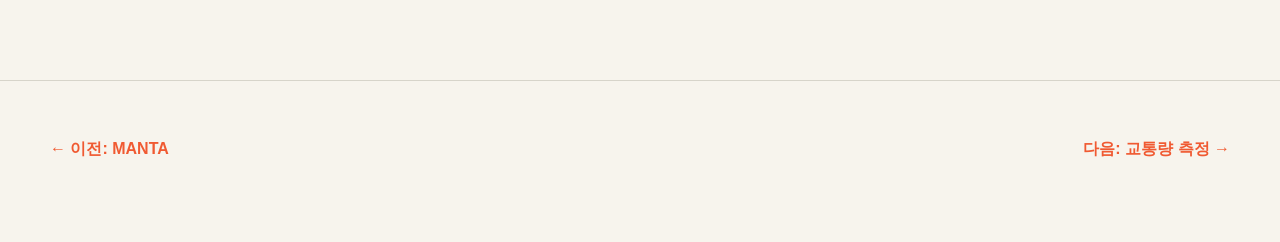
==== commit d758a297: "Refine portfolio terminology and media previews" ====
--- a/projects/f1tenth.html
+++ b/projects/f1tenth.html
@@ -52,7 +52,7 @@
 
     <section class="detail-section" id="result"><div class="container detail-grid"><h2>결과와<br />남은 한계</h2><div class="detail-copy">
       <p class="section-intro">2D LiDAR 위치추정 환경을 구축하고, 속도 변화에 맞춰 검증하는 절차를 만들었습니다.</p>
-      <ul class="result-list"><li><strong>맵핑</strong> 수동 주행으로 연구실 트랙의 점유 격자 지도를 생성했습니다.</li><li><strong>위치추정</strong> 저속·고속 주행 영상과 ROS bag을 함께 기록해 위치 추정값 변화를 반복 확인했습니다.</li><li><strong>구동계 연동</strong> Jetson–VESC UART 통신과 ERPM 수신을 구성해 차량 상태를 위치추정 결과와 함께 확인했습니다.</li><li><strong>한계</strong> 경로 주행 로직과의 통합 시간이 부족해 완전한 자율 레이싱 검증까지 이어지지는 못했습니다.</li></ul>
+      <ul class="result-list"><li><strong>맵핑</strong> 수동 주행으로 연구실 트랙의 점유 격자 지도를 생성했습니다.</li><li><strong>위치추정</strong> 저속·고속 주행 영상과 ROS bag을 함께 기록해 위치 추정값 변화를 반복 확인했습니다.</li><li><strong>구동계 연동</strong> Jetson–VESC UART 통신과 ERPM 수신을 구성해 차량 상태를 위치추정 결과와 함께 확인했습니다.</li></ul>
       <p class="detail-note">이 페이지는 제가 전담한 2024년 2D LiDAR SLAM 맵핑·위치추정 범위를 중심으로 정리했습니다. 이후 팀에서 검토한 Cartographer·AMCL·MPC 자료는 개인 수행 결과로 포함하지 않았습니다.</p>
     </div></div></section>
 
--- a/assets/css/style.css
+++ b/assets/css/style.css
@@ -623,10 +623,14 @@
 
 .project-media figcaption,
 .compact-media figcaption {
+  display: grid;
+  gap: 4px;
   padding: 10px 12px;
   color: #8293a0;
   font-size: 13px;
 }
+.project-media figcaption strong,
+.compact-media figcaption strong { color: #f07a55; font-size: 12px; letter-spacing: 0.08em; }
 .project-gallery .project-media figcaption { display: grid; gap: 4px; min-height: 58px; padding: 12px 14px; border-top: 1px solid #263746; background: #101d29; color: #c7d2d9; line-height: 1.5; }
 .project-gallery .project-media figcaption strong { color: #f07a55; font-size: 12px; letter-spacing: 0.08em; }
 .project-gallery .project-media figcaption span { font-size: 13px; }
@@ -754,6 +758,11 @@
 
 .compact-media-f1 video {
   object-fit: contain;
+}
+
+.compact-media-capstone video {
+  object-fit: contain;
+  background: #000;
 }
 
 .skills-section {
--- a/assets/css/project-detail.css
+++ b/assets/css/project-detail.css
@@ -82,12 +82,15 @@
 .metric { padding: 25px; background: #fff; }
 .metric strong { display: block; color: var(--detail-accent); font-size: clamp(26px, 3vw, 42px); letter-spacing: -0.05em; }
 .metric span { color: var(--detail-muted); font-size: 13px; }
+.manta-page .metric strong { font-size: clamp(24px, 2.15vw, 32px); white-space: nowrap; }
 .video-slot { display: grid; min-height: 260px; margin-top: 42px; place-items: center; border: 1px dashed #aaa89f; background: #efede6; color: var(--detail-muted); text-align: center; }
 .video-slot strong { display: block; margin-bottom: 6px; color: var(--detail-ink); }
 .detail-video { margin: 42px 0 0; overflow: hidden; border: 1px solid var(--detail-line); background: #101d29; }
 .detail-video video { display: block; width: 100%; max-height: 560px; object-fit: contain; }
 .detail-video figcaption { padding: 12px 14px; background: #fff; color: var(--detail-muted); font-size: 13px; }
 .detail-video figcaption strong { margin-right: 7px; color: var(--detail-accent); }
+.capstone-principle-video { max-width: 760px; }
+.capstone-principle-video video { aspect-ratio: 16 / 9; }
 .detail-video-grid { display: grid; grid-template-columns: repeat(2, minmax(0, 1fr)); gap: 18px; margin-top: 38px; }
 .detail-video-grid figure { margin: 0; overflow: hidden; border: 1px solid var(--detail-line); background: #fff; }
 .detail-video-grid figure.wide { grid-column: 1 / -1; }
@@ -178,7 +181,7 @@
 .manta-model-grid { grid-template-columns: repeat(3, minmax(0, 1fr)); }
 .manta-model-grid img { object-fit: contain; background: #d7dfe2; }
 .manta-model-grid figure.wide img { aspect-ratio: 16 / 7; object-fit: contain; }
-.manta-model-grid figcaption strong, .manta-log-grid figcaption strong { margin-right: 6px; color: var(--detail-accent); }
+.manta-model-grid figcaption strong, .manta-log-grid figcaption strong, .manta-can-grid figcaption strong { margin-right: 6px; color: var(--detail-accent); }
 .manta-environment-list { border-top-color: var(--detail-line); }
 .manta-environment-list li { border-bottom-color: var(--detail-line); }
 .manta-environment-video video { aspect-ratio: 875 / 464; }
@@ -188,6 +191,7 @@
 .manta-interface-flow { margin-bottom: 26px; }
 .manta-contribution { margin-bottom: 34px; }
 .manta-log-grid img { aspect-ratio: 16 / 6; object-fit: contain; background: #fff; }
+.manta-can-grid img { aspect-ratio: 4 / 5; object-fit: cover; object-position: center 36%; background: #e8eaeb; }
 .blackout-evidence img { aspect-ratio: 4 / 3; object-fit: contain; padding: 8px; background: #fff; }
 .blackout-evidence figcaption strong { display: block; margin-bottom: 4px; color: var(--detail-accent); }
 .feature-debug-video { margin-top: 24px; }
@@ -198,6 +202,8 @@
 .capstone-sensor-grid img { object-position: center; }
 .capstone-sensor-grid figure:first-child img { object-position: center 46%; }
 .capstone-flow-evidence img { max-height: 620px; padding: clamp(16px, 3vw, 32px); object-fit: contain; background: #fff; }
+.capstone-flow-evidence figcaption span,
+.capstone-code-evidence figcaption span { color: var(--detail-muted); font-weight: 400; }
 .capstone-hardware-grid img { aspect-ratio: 4 / 3; }
 .capstone-app-grid { grid-template-columns: repeat(3, minmax(0, 1fr)); }
 .capstone-app-grid figure.portrait img { aspect-ratio: 9 / 16; padding: 12px; background: #edf1f3; }
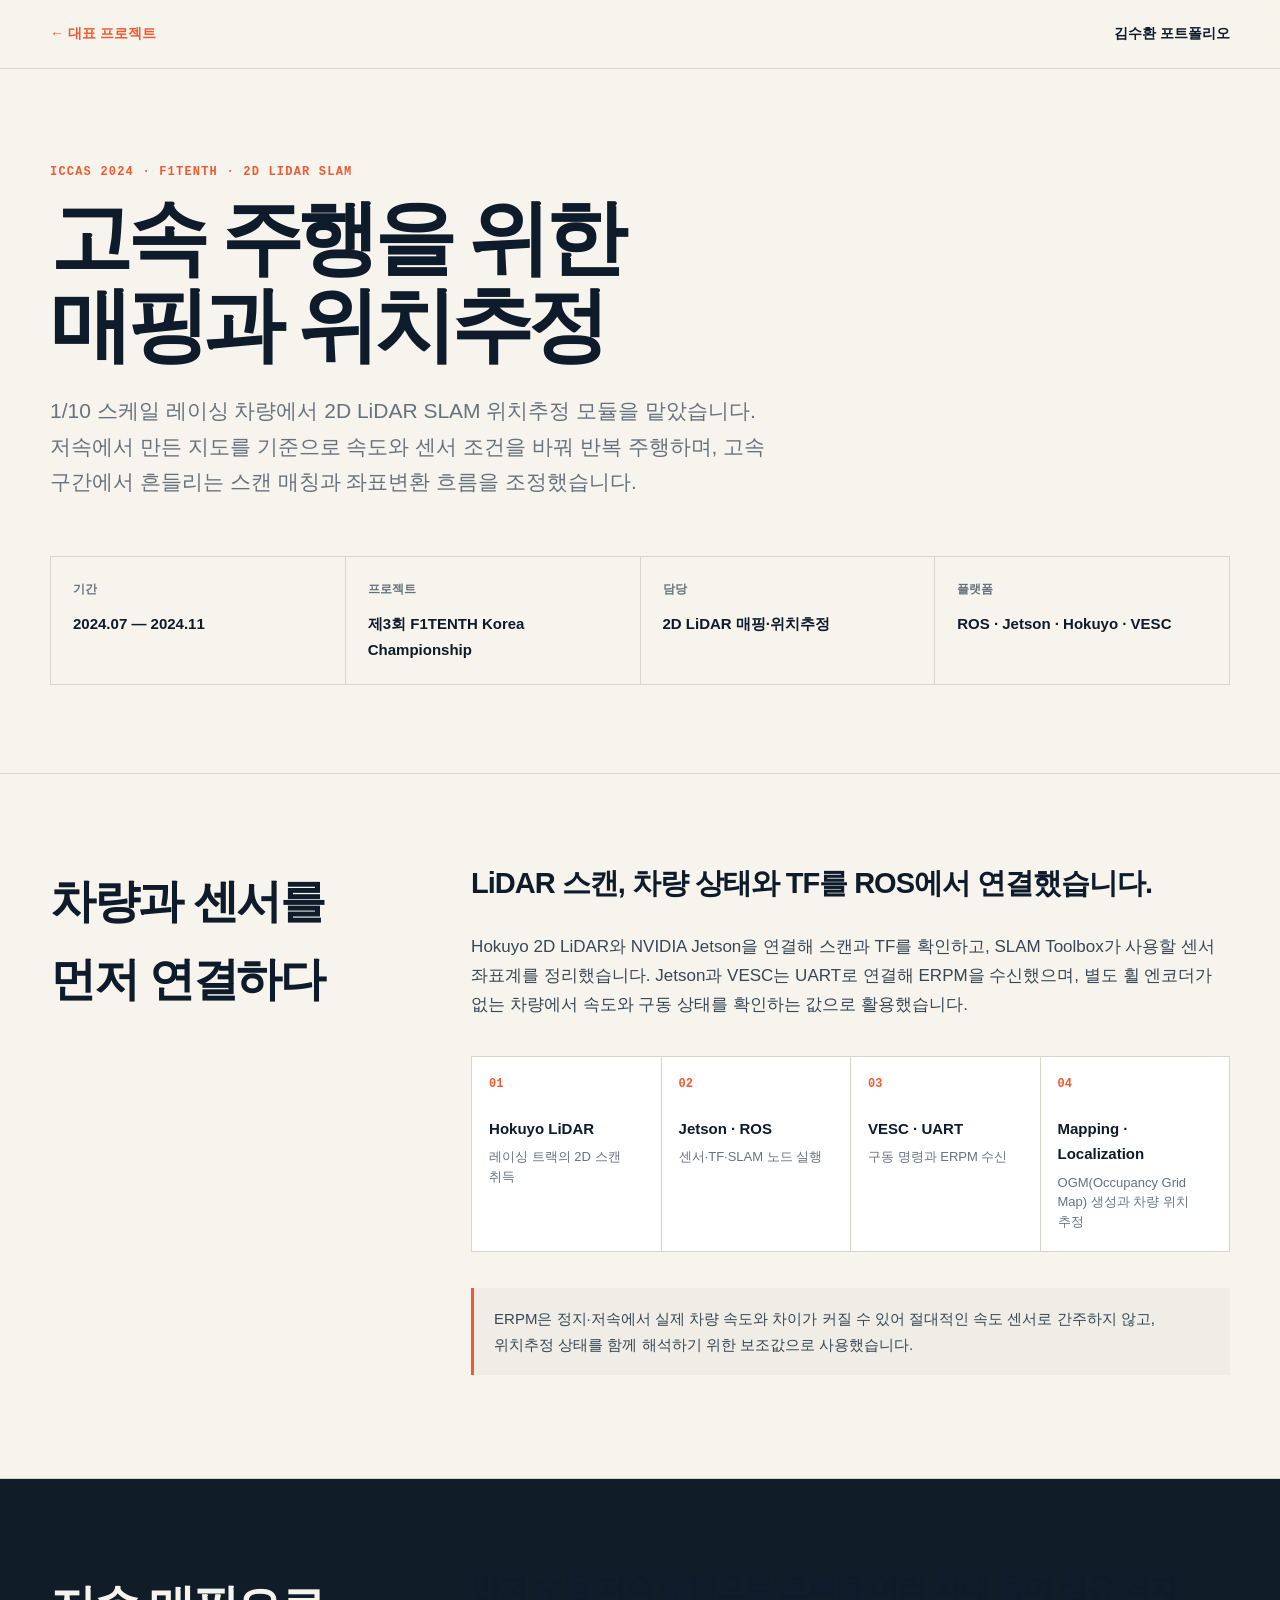
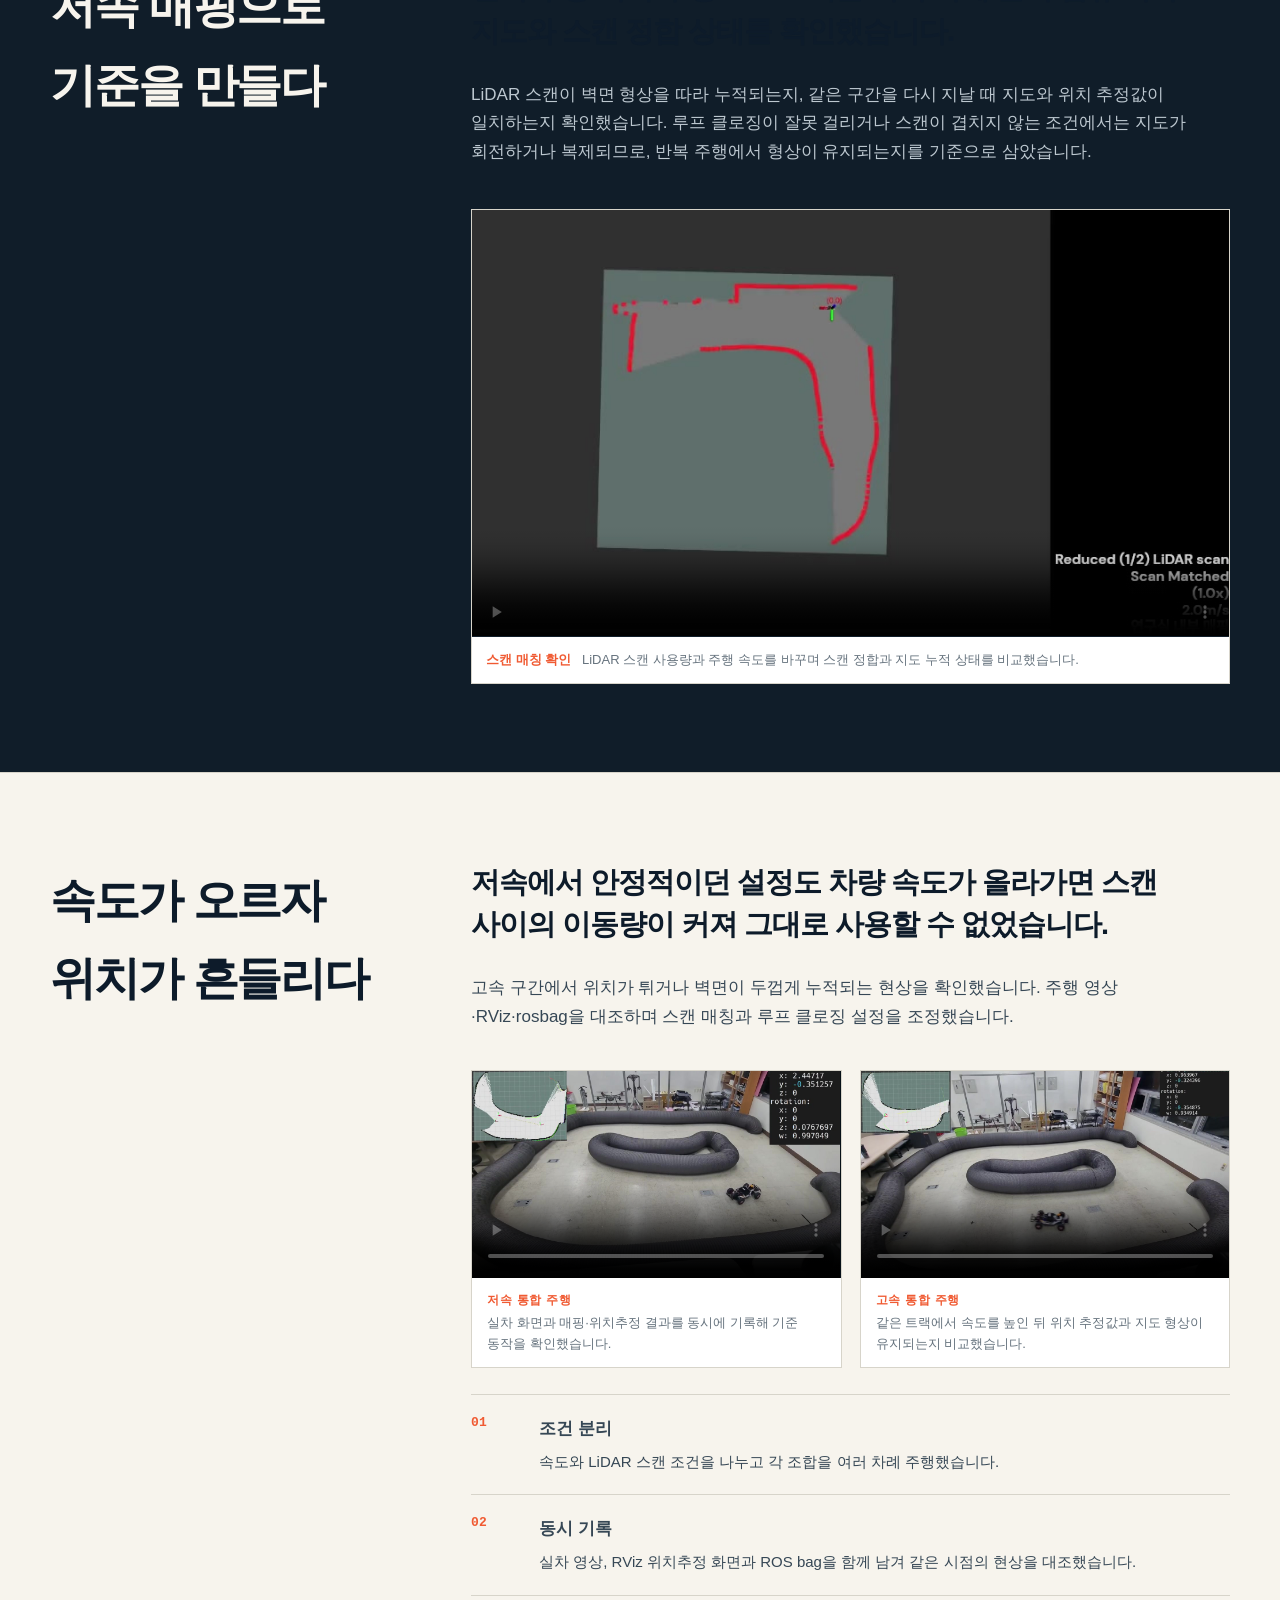
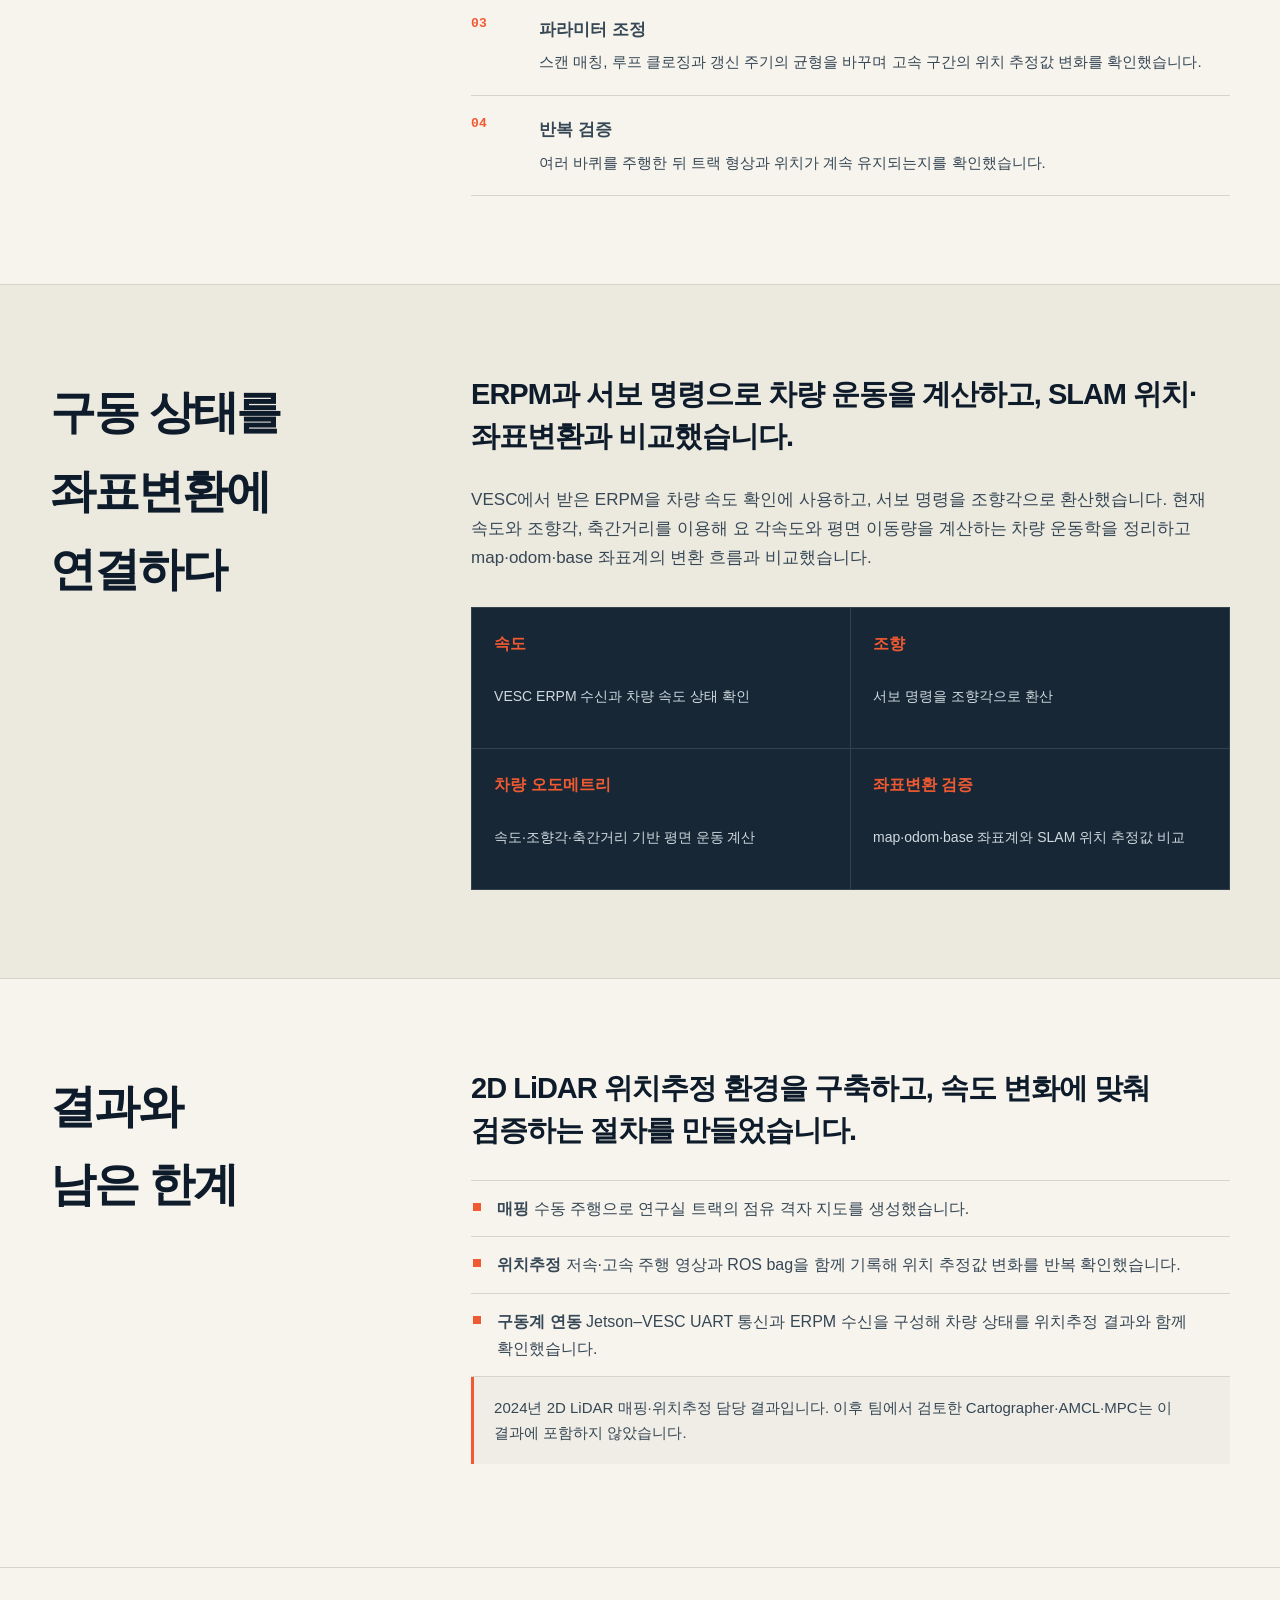
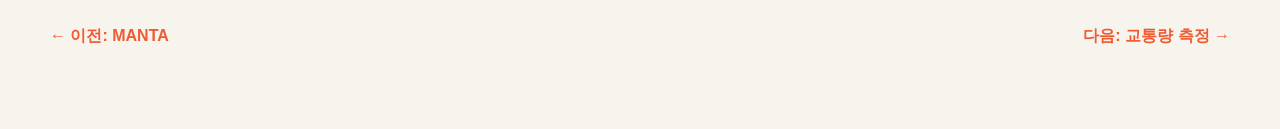
==== commit a677ab25: "docs: 포트폴리오 설명 간소화와 NOMAD 평가 표기 정리" ====
--- a/projects/f1tenth.html
+++ b/projects/f1tenth.html
@@ -5,27 +5,27 @@
   <meta name="viewport" content="width=device-width, initial-scale=1.0" />
   <meta name="description" content="김수환의 F1TENTH 2D LiDAR SLAM 위치추정 프로젝트" />
   <title>F1TENTH 2D LiDAR SLAM | 김수환</title>
-  <link rel="stylesheet" href="../assets/css/style.css?v=20260911-14" />
-  <link rel="stylesheet" href="../assets/css/project-detail.css?v=20260911-15" />
+  <link rel="stylesheet" href="../assets/css/style.css?v=20261018-audit" />
+  <link rel="stylesheet" href="../assets/css/project-detail.css?v=20261018-copy-preview-2" />
 </head>
 <body class="project-page">
   <header class="detail-header"><div class="container detail-nav"><a class="detail-back" href="../index.html#projects">← 대표 프로젝트</a><strong>김수환 포트폴리오</strong></div></header>
   <main id="overview">
     <section class="detail-hero"><div class="container">
       <p class="detail-label">ICCAS 2024 · F1TENTH · 2D LIDAR SLAM</p>
-      <h1>고속 주행을 위한<br /> 맵핑과 위치추정</h1>
+      <h1>고속 주행을 위한<br /> 매핑과 위치추정</h1>
       <p class="detail-lead">1/10 스케일 레이싱 차량에서 2D LiDAR SLAM 위치추정 모듈을 맡았습니다. 저속에서 만든 지도를 기준으로 속도와 센서 조건을 바꿔 반복 주행하며, 고속 구간에서 흔들리는 스캔 매칭과 좌표변환 흐름을 조정했습니다.</p>
-      <dl class="detail-facts"><div><dt>기간</dt><dd>2024.07 — 2024.11</dd></div><div><dt>프로젝트</dt><dd>제3회 F1TENTH Korea Championship</dd></div><div><dt>담당</dt><dd>2D LiDAR 맵핑·위치추정</dd></div><div><dt>플랫폼</dt><dd>ROS · Jetson · Hokuyo · VESC</dd></div></dl>
+      <dl class="detail-facts"><div><dt>기간</dt><dd>2024.07 — 2024.11</dd></div><div><dt>프로젝트</dt><dd>제3회 F1TENTH Korea Championship</dd></div><div><dt>담당</dt><dd>2D LiDAR 매핑·위치추정</dd></div><div><dt>플랫폼</dt><dd>ROS · Jetson · Hokuyo · VESC</dd></div></dl>
     </div></section>
 
     <section class="detail-section" id="platform"><div class="container detail-grid"><h2>차량과 센서를<br />먼저 연결하다</h2><div class="detail-copy">
-      <p class="section-intro">Hokuyo 2D LiDAR, Jetson과 VESC를 ROS에서 함께 사용할 수 있도록 센서 좌표계와 구동 상태 수집 경로를 구성했습니다.</p>
+      <p class="section-intro">LiDAR 스캔, 차량 상태와 TF를 ROS에서 연결했습니다.</p>
       <p>Hokuyo 2D LiDAR와 NVIDIA Jetson을 연결해 스캔과 TF를 확인하고, SLAM Toolbox가 사용할 센서 좌표계를 정리했습니다. Jetson과 VESC는 UART로 연결해 ERPM을 수신했으며, 별도 휠 엔코더가 없는 차량에서 속도와 구동 상태를 확인하는 값으로 활용했습니다.</p>
       <div class="logic-flow"><div><span>01</span><strong>Hokuyo LiDAR</strong><small>레이싱 트랙의 2D 스캔 취득</small></div><div><span>02</span><strong>Jetson · ROS</strong><small>센서·TF·SLAM 노드 실행</small></div><div><span>03</span><strong>VESC · UART</strong><small>구동 명령과 ERPM 수신</small></div><div><span>04</span><strong>Mapping · Localization</strong><small>OGM(Occupancy Grid Map) 생성과 차량 위치 추정</small></div></div>
       <p class="detail-note">ERPM은 정지·저속에서 실제 차량 속도와 차이가 커질 수 있어 절대적인 속도 센서로 간주하지 않고, 위치추정 상태를 함께 해석하기 위한 보조값으로 사용했습니다.</p>
     </div></div></section>
 
-    <section class="detail-section detail-section-dark" id="mapping"><div class="container detail-grid"><h2>저속 맵핑으로<br />기준을 만들다</h2><div class="detail-copy">
+    <section class="detail-section detail-section-dark" id="mapping"><div class="container detail-grid"><h2>저속 매핑으로<br />기준을 만들다</h2><div class="detail-copy">
       <p class="section-intro">먼저 수동 저속 주행으로 트랙을 여러 차례 돌며 점유 격자 지도와 스캔 정합 상태를 확인했습니다.</p>
       <p>LiDAR 스캔이 벽면 형상을 따라 누적되는지, 같은 구간을 다시 지날 때 지도와 위치 추정값이 일치하는지 확인했습니다. 루프 클로징이 잘못 걸리거나 스캔이 겹치지 않는 조건에서는 지도가 회전하거나 복제되므로, 반복 주행에서 형상이 유지되는지를 기준으로 삼았습니다.</p>
       <figure class="detail-video">
@@ -36,24 +36,24 @@
 
     <section class="detail-section" id="high-speed"><div class="container detail-grid"><h2>속도가 오르자<br />위치가 흔들리다</h2><div class="detail-copy">
       <p class="section-intro">저속에서 안정적이던 설정도 차량 속도가 올라가면 스캔 사이의 이동량이 커져 그대로 사용할 수 없었습니다.</p>
-      <p>고속 주행에서 위치가 순간적으로 튀거나 지도의 벽면이 두껍게 누적되는 구간을 확인했습니다. 주행 영상과 RViz 화면을 함께 기록하고 ROS bag을 조건별로 남겨, 스캔 매칭과 루프 클로징 설정을 바꾼 결과를 같은 트랙에서 반복 비교했습니다.</p>
+      <p>고속 구간에서 위치가 튀거나 벽면이 두껍게 누적되는 현상을 확인했습니다. 주행 영상·RViz·rosbag을 대조하며 스캔 매칭과 루프 클로징 설정을 조정했습니다.</p>
       <div class="detail-video-grid f1-speed-grid">
-        <figure><video controls muted playsinline preload="metadata" poster="../assets/images/projects/f1-slow-localization-poster.jpg"><source src="../assets/videos/f1-slow-localization-noaudio.mp4" type="video/mp4" /></video><figcaption><strong>저속 통합 주행</strong><span>실차 화면과 맵핑·위치추정 결과를 동시에 기록해 기준 동작을 확인했습니다.</span></figcaption></figure>
+        <figure><video controls muted playsinline preload="metadata" poster="../assets/images/projects/f1-slow-localization-poster.jpg"><source src="../assets/videos/f1-slow-localization-noaudio.mp4" type="video/mp4" /></video><figcaption><strong>저속 통합 주행</strong><span>실차 화면과 매핑·위치추정 결과를 동시에 기록해 기준 동작을 확인했습니다.</span></figcaption></figure>
         <figure><video controls muted playsinline preload="metadata" poster="../assets/images/projects/f1-fast-localization-poster.jpg"><source src="../assets/videos/f1-fast-localization-noaudio.mp4" type="video/mp4" /></video><figcaption><strong>고속 통합 주행</strong><span>같은 트랙에서 속도를 높인 뒤 위치 추정값과 지도 형상이 유지되는지 비교했습니다.</span></figcaption></figure>
       </div>
       <ul class="process-list f1-test-list"><li><span>01</span><div><strong>조건 분리</strong><p>속도와 LiDAR 스캔 조건을 나누고 각 조합을 여러 차례 주행했습니다.</p></div></li><li><span>02</span><div><strong>동시 기록</strong><p>실차 영상, RViz 위치추정 화면과 ROS bag을 함께 남겨 같은 시점의 현상을 대조했습니다.</p></div></li><li><span>03</span><div><strong>파라미터 조정</strong><p>스캔 매칭, 루프 클로징과 갱신 주기의 균형을 바꾸며 고속 구간의 위치 추정값 변화를 확인했습니다.</p></div></li><li><span>04</span><div><strong>반복 검증</strong><p>여러 바퀴를 주행한 뒤 트랙 형상과 위치가 계속 유지되는지를 확인했습니다.</p></div></li></ul>
     </div></div></section>
 
     <section class="detail-section detail-section-tint" id="odometry"><div class="container detail-grid"><h2>구동 상태를<br />좌표변환에 연결하다</h2><div class="detail-copy">
-      <p class="section-intro">LiDAR 결과만 보지 않고 차량이 실제로 어떻게 움직였는지 설명할 수 있도록 조향과 속도 정보를 함께 정리했습니다.</p>
+      <p class="section-intro">ERPM과 서보 명령으로 차량 운동을 계산하고, SLAM 위치·좌표변환과 비교했습니다.</p>
       <p>VESC에서 받은 ERPM을 차량 속도 확인에 사용하고, 서보 명령을 조향각으로 환산했습니다. 현재 속도와 조향각, 축간거리를 이용해 요 각속도와 평면 이동량을 계산하는 차량 운동학을 정리하고 map·odom·base 좌표계의 변환 흐름과 비교했습니다.</p>
       <div class="contribution-grid"><article><strong>속도</strong><span>VESC ERPM 수신과 차량 속도 상태 확인</span></article><article><strong>조향</strong><span>서보 명령을 조향각으로 환산</span></article><article><strong>차량 오도메트리</strong><span>속도·조향각·축간거리 기반 평면 운동 계산</span></article><article><strong>좌표변환 검증</strong><span>map·odom·base 좌표계와 SLAM 위치 추정값 비교</span></article></div>
     </div></div></section>
 
     <section class="detail-section" id="result"><div class="container detail-grid"><h2>결과와<br />남은 한계</h2><div class="detail-copy">
       <p class="section-intro">2D LiDAR 위치추정 환경을 구축하고, 속도 변화에 맞춰 검증하는 절차를 만들었습니다.</p>
-      <ul class="result-list"><li><strong>맵핑</strong> 수동 주행으로 연구실 트랙의 점유 격자 지도를 생성했습니다.</li><li><strong>위치추정</strong> 저속·고속 주행 영상과 ROS bag을 함께 기록해 위치 추정값 변화를 반복 확인했습니다.</li><li><strong>구동계 연동</strong> Jetson–VESC UART 통신과 ERPM 수신을 구성해 차량 상태를 위치추정 결과와 함께 확인했습니다.</li></ul>
-      <p class="detail-note">이 페이지는 제가 전담한 2024년 2D LiDAR SLAM 맵핑·위치추정 범위를 중심으로 정리했습니다. 이후 팀에서 검토한 Cartographer·AMCL·MPC 자료는 개인 수행 결과로 포함하지 않았습니다.</p>
+      <ul class="result-list"><li><strong>매핑</strong> 수동 주행으로 연구실 트랙의 점유 격자 지도를 생성했습니다.</li><li><strong>위치추정</strong> 저속·고속 주행 영상과 ROS bag을 함께 기록해 위치 추정값 변화를 반복 확인했습니다.</li><li><strong>구동계 연동</strong> Jetson–VESC UART 통신과 ERPM 수신을 구성해 차량 상태를 위치추정 결과와 함께 확인했습니다.</li></ul>
+      <p class="detail-note">2024년 2D LiDAR 매핑·위치추정 담당 결과입니다. 이후 팀에서 검토한 Cartographer·AMCL·MPC는 이 결과에 포함하지 않았습니다.</p>
     </div></div></section>
 
     <div class="container detail-next"><a href="manta.html">← 이전: MANTA</a><a href="triboelectric-counter.html">다음: 교통량 측정 →</a></div>
--- a/assets/css/style.css
+++ b/assets/css/style.css
@@ -536,6 +536,8 @@
 .tags {
   display: flex;
   flex-wrap: wrap;
+  align-items: flex-start;
+  align-content: flex-start;
   gap: 8px;
   margin-top: 28px;
 }
@@ -686,6 +688,8 @@
 }
 
 .compact-project .project-link {
+  justify-self: start;
+  align-self: start;
   margin-top: 22px;
 }
 
@@ -997,7 +1001,12 @@
   .capability-card { min-height: auto; }
   .card-number { margin-bottom: 34px; }
   .capability-card p { min-height: auto; }
-  .project-body { gap: 48px; }
+  .project-body { grid-template-columns: minmax(0, 1fr); gap: 28px; }
+  .proof-strip { grid-template-columns: minmax(0, 1fr); }
+  .proof-strip > div { min-height: 92px; border-left: 1px solid var(--line-dark); border-bottom: 1px solid var(--line-dark); }
+  .project-pair { grid-template-columns: minmax(0, 1fr); }
+  .compact-project { display:block; min-height:auto; padding:38px 26px; }
+  .compact-project + .compact-project { padding:38px 26px; border-top:1px solid var(--line-dark); border-left:0; }
   .contact-grid { gap: 48px; }
   .skills-grid { grid-template-columns: repeat(2, minmax(0, 1fr)); }
   .skill-card:nth-last-child(2) { grid-column: auto; }
@@ -1071,3 +1080,8 @@
   .profile-details div { grid-template-columns: 78px 1fr; }
   .capability-card { padding: 28px 24px; }
 }
+
+.profile-education { margin:10px 0 12px; color:#b8c6d0; font-size:12px; line-height:1.8; letter-spacing:-.025em; }
+.profile-education span { display:block; }
+.profile-identity .profile-role { margin-bottom:0; }
+@media(max-width:480px) { .profile-education { font-size:10.5px; letter-spacing:-.04em; } }
--- a/assets/css/project-detail.css
+++ b/assets/css/project-detail.css
@@ -243,3 +243,10 @@
   .logic-flow, .contribution-grid { grid-template-columns: 1fr; }
   .detail-hero h1 br { display: none; }
 }
+
+/* Optional engineering detail: keep the main narrative short. */
+.technical-details { margin:22px 0; padding:16px 18px; border:1px solid var(--detail-line); background:#fff; }
+.technical-details summary { cursor:pointer; color:var(--detail-ink); font-weight:700; line-height:1.6; }
+.technical-details p { margin:14px 0 0; color:var(--detail-muted); font-size:15px; }
+
+.detail-copy > .section-caption { margin:14px 0 22px; color:var(--detail-muted); font-size:14px; font-weight:400; line-height:1.8; }
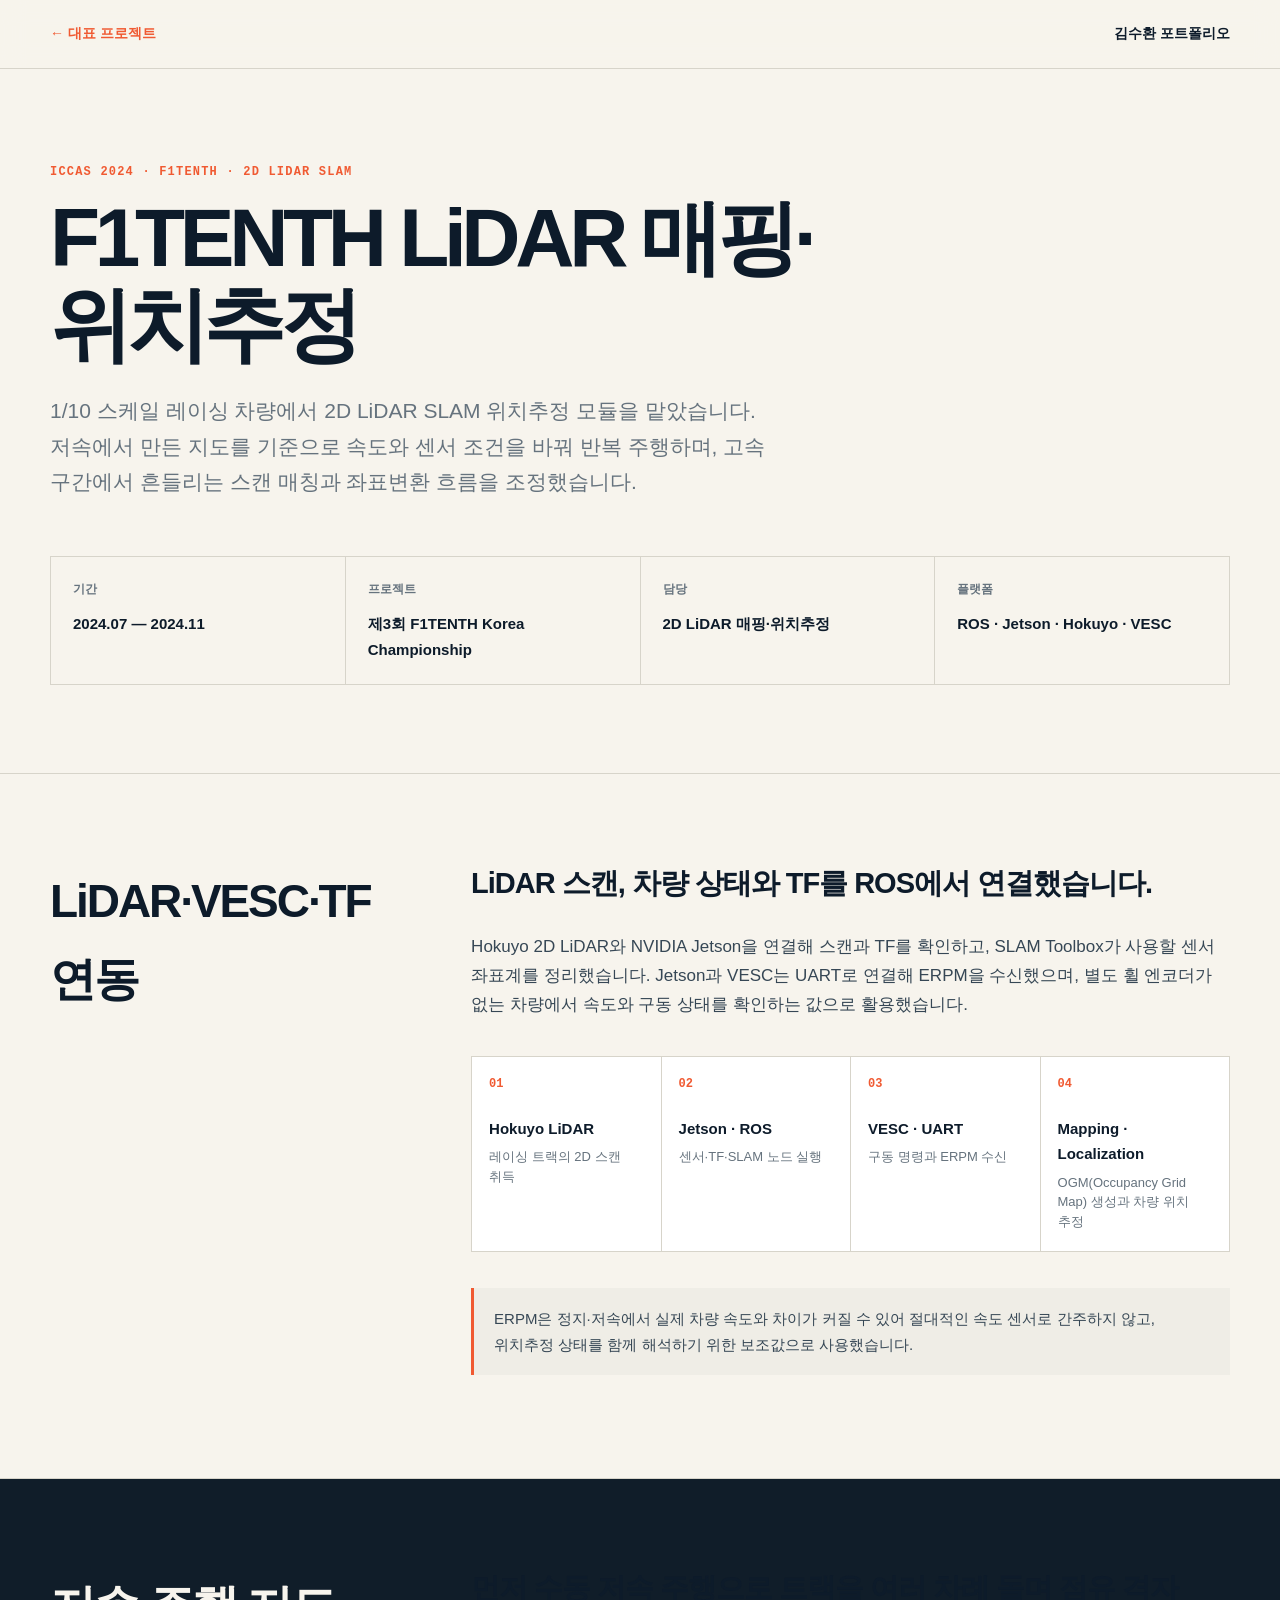
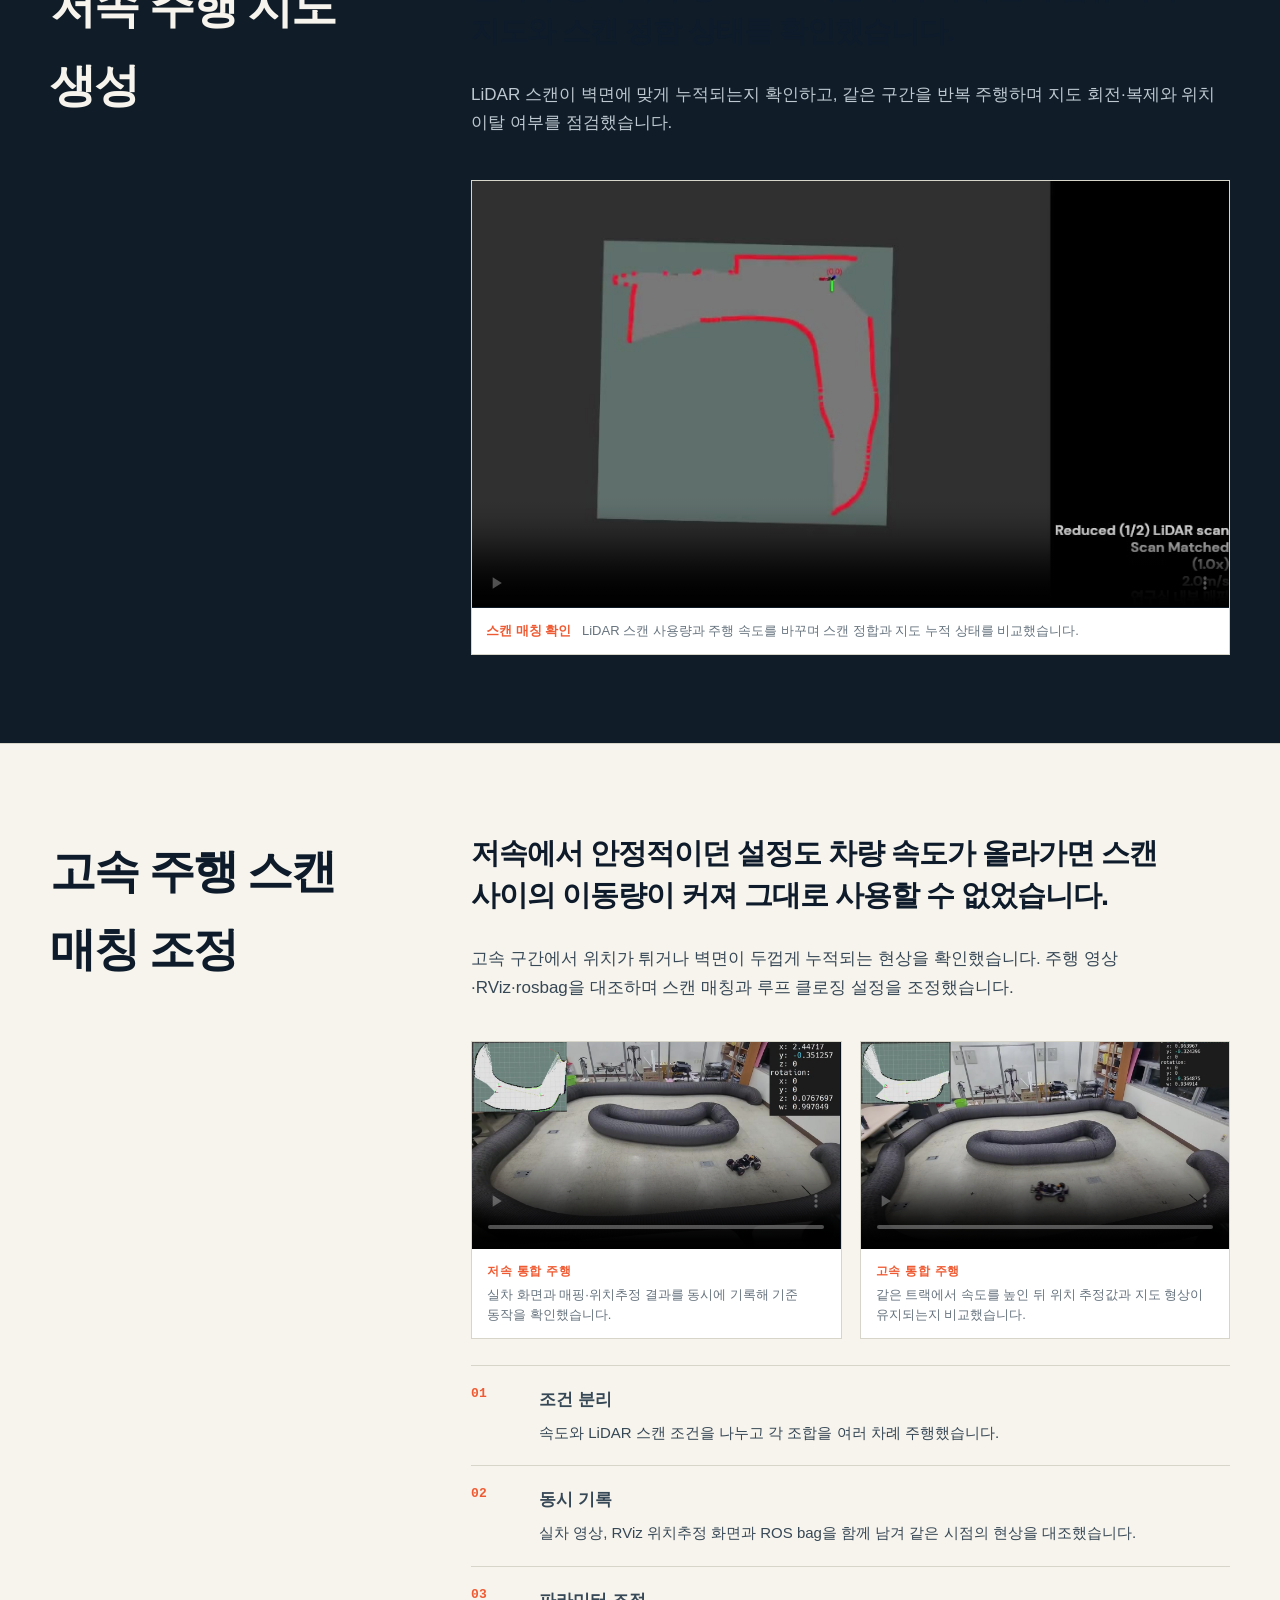
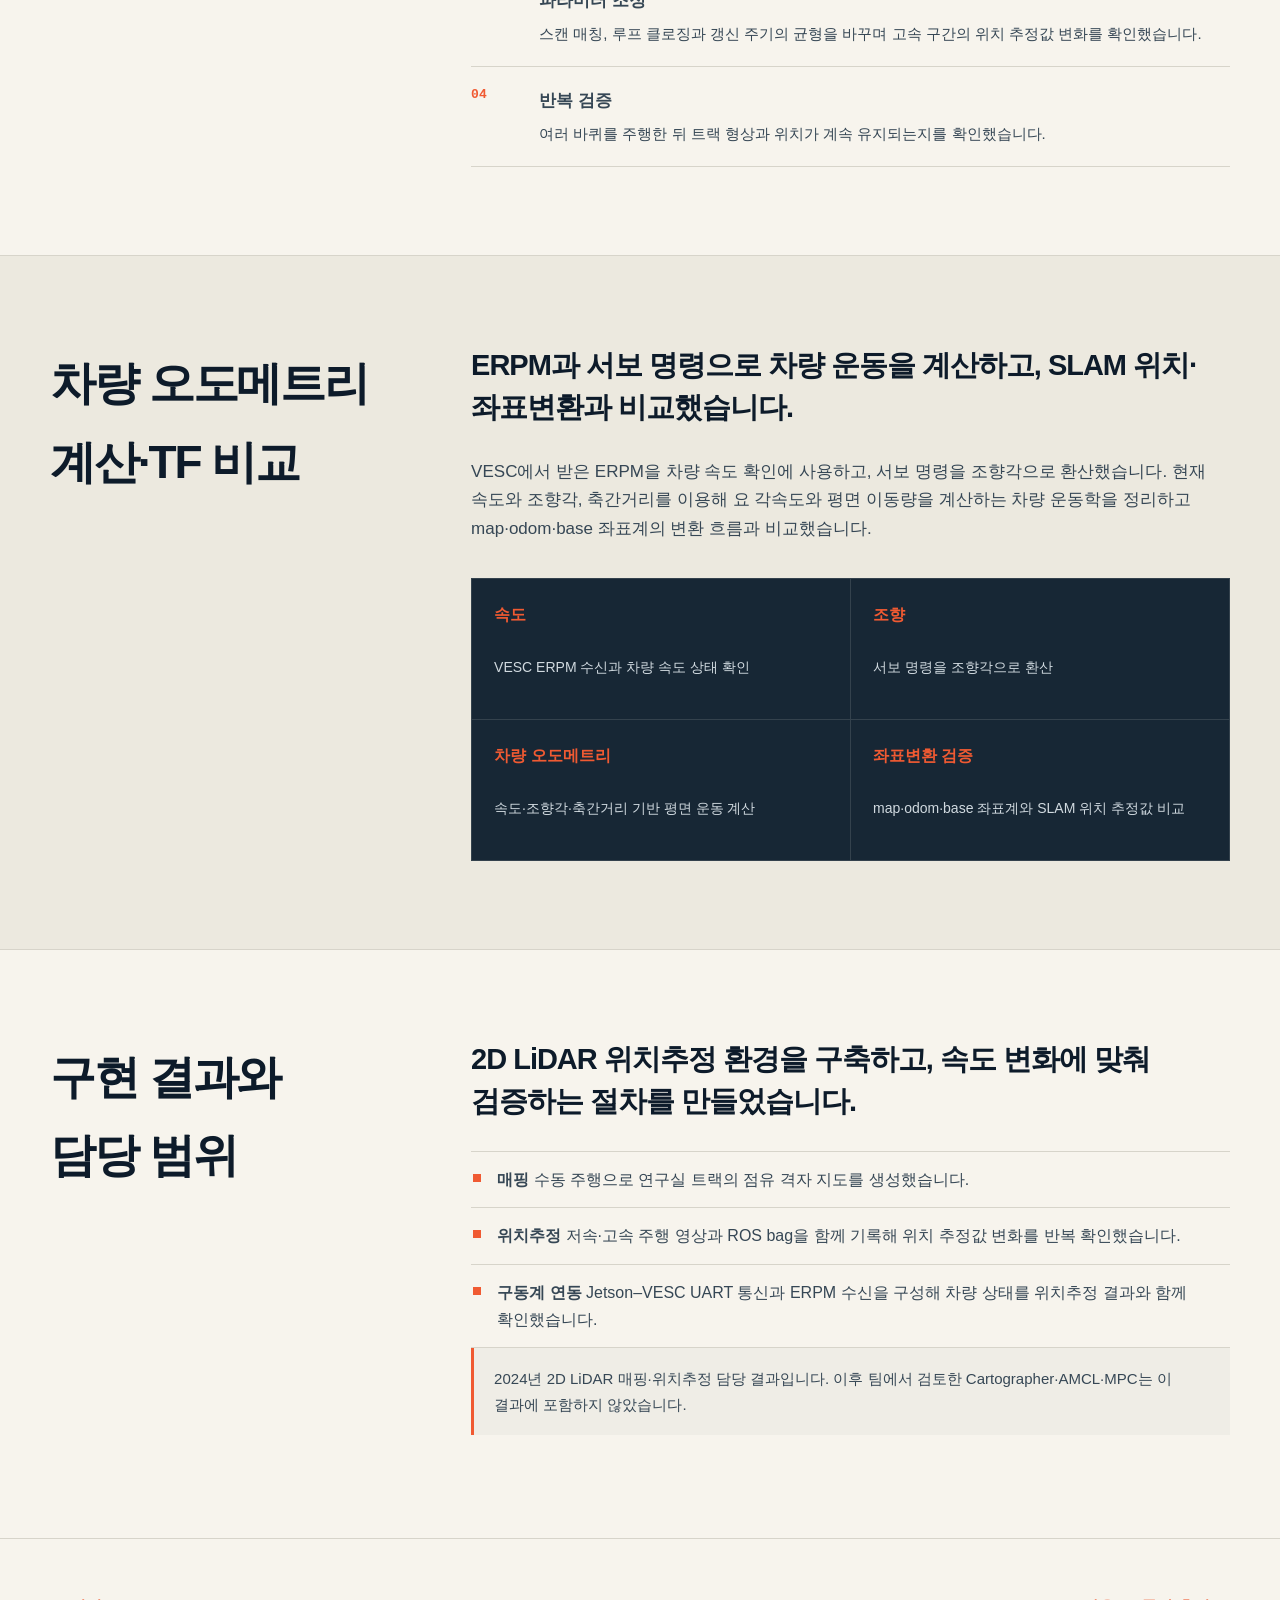
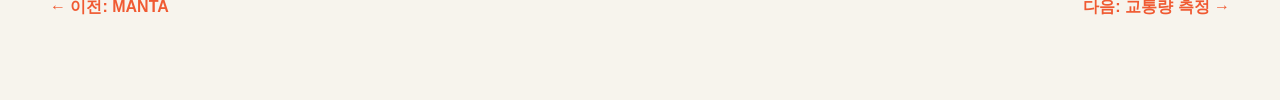
==== commit eeac7af8: "docs: 포트폴리오 제목과 기술 설명을 명확하게 정리" ====
--- a/projects/f1tenth.html
+++ b/projects/f1tenth.html
@@ -13,28 +13,28 @@
   <main id="overview">
     <section class="detail-hero"><div class="container">
       <p class="detail-label">ICCAS 2024 · F1TENTH · 2D LIDAR SLAM</p>
-      <h1>고속 주행을 위한<br /> 매핑과 위치추정</h1>
+      <h1>F1TENTH LiDAR 매핑·위치추정</h1>
       <p class="detail-lead">1/10 스케일 레이싱 차량에서 2D LiDAR SLAM 위치추정 모듈을 맡았습니다. 저속에서 만든 지도를 기준으로 속도와 센서 조건을 바꿔 반복 주행하며, 고속 구간에서 흔들리는 스캔 매칭과 좌표변환 흐름을 조정했습니다.</p>
       <dl class="detail-facts"><div><dt>기간</dt><dd>2024.07 — 2024.11</dd></div><div><dt>프로젝트</dt><dd>제3회 F1TENTH Korea Championship</dd></div><div><dt>담당</dt><dd>2D LiDAR 매핑·위치추정</dd></div><div><dt>플랫폼</dt><dd>ROS · Jetson · Hokuyo · VESC</dd></div></dl>
     </div></section>
 
-    <section class="detail-section" id="platform"><div class="container detail-grid"><h2>차량과 센서를<br />먼저 연결하다</h2><div class="detail-copy">
+    <section class="detail-section" id="platform"><div class="container detail-grid"><h2>LiDAR·VESC·TF 연동</h2><div class="detail-copy">
       <p class="section-intro">LiDAR 스캔, 차량 상태와 TF를 ROS에서 연결했습니다.</p>
       <p>Hokuyo 2D LiDAR와 NVIDIA Jetson을 연결해 스캔과 TF를 확인하고, SLAM Toolbox가 사용할 센서 좌표계를 정리했습니다. Jetson과 VESC는 UART로 연결해 ERPM을 수신했으며, 별도 휠 엔코더가 없는 차량에서 속도와 구동 상태를 확인하는 값으로 활용했습니다.</p>
       <div class="logic-flow"><div><span>01</span><strong>Hokuyo LiDAR</strong><small>레이싱 트랙의 2D 스캔 취득</small></div><div><span>02</span><strong>Jetson · ROS</strong><small>센서·TF·SLAM 노드 실행</small></div><div><span>03</span><strong>VESC · UART</strong><small>구동 명령과 ERPM 수신</small></div><div><span>04</span><strong>Mapping · Localization</strong><small>OGM(Occupancy Grid Map) 생성과 차량 위치 추정</small></div></div>
       <p class="detail-note">ERPM은 정지·저속에서 실제 차량 속도와 차이가 커질 수 있어 절대적인 속도 센서로 간주하지 않고, 위치추정 상태를 함께 해석하기 위한 보조값으로 사용했습니다.</p>
     </div></div></section>
 
-    <section class="detail-section detail-section-dark" id="mapping"><div class="container detail-grid"><h2>저속 매핑으로<br />기준을 만들다</h2><div class="detail-copy">
+    <section class="detail-section detail-section-dark" id="mapping"><div class="container detail-grid"><h2>저속 주행 지도 생성</h2><div class="detail-copy">
       <p class="section-intro">먼저 수동 저속 주행으로 트랙을 여러 차례 돌며 점유 격자 지도와 스캔 정합 상태를 확인했습니다.</p>
-      <p>LiDAR 스캔이 벽면 형상을 따라 누적되는지, 같은 구간을 다시 지날 때 지도와 위치 추정값이 일치하는지 확인했습니다. 루프 클로징이 잘못 걸리거나 스캔이 겹치지 않는 조건에서는 지도가 회전하거나 복제되므로, 반복 주행에서 형상이 유지되는지를 기준으로 삼았습니다.</p>
+      <p>LiDAR 스캔이 벽면에 맞게 누적되는지 확인하고, 같은 구간을 반복 주행하며 지도 회전·복제와 위치 이탈 여부를 점검했습니다.</p>
       <figure class="detail-video">
         <video controls muted playsinline preload="metadata" poster="../assets/images/projects/f1-scan-matching-poster.jpg"><source src="../assets/videos/f1-scan-matching-noaudio.mp4" type="video/mp4" /></video>
         <figcaption><strong>스캔 매칭 확인</strong> LiDAR 스캔 사용량과 주행 속도를 바꾸며 스캔 정합과 지도 누적 상태를 비교했습니다.</figcaption>
       </figure>
     </div></div></section>
 
-    <section class="detail-section" id="high-speed"><div class="container detail-grid"><h2>속도가 오르자<br />위치가 흔들리다</h2><div class="detail-copy">
+    <section class="detail-section" id="high-speed"><div class="container detail-grid"><h2>고속 주행 스캔 매칭 조정</h2><div class="detail-copy">
       <p class="section-intro">저속에서 안정적이던 설정도 차량 속도가 올라가면 스캔 사이의 이동량이 커져 그대로 사용할 수 없었습니다.</p>
       <p>고속 구간에서 위치가 튀거나 벽면이 두껍게 누적되는 현상을 확인했습니다. 주행 영상·RViz·rosbag을 대조하며 스캔 매칭과 루프 클로징 설정을 조정했습니다.</p>
       <div class="detail-video-grid f1-speed-grid">
@@ -44,13 +44,13 @@
       <ul class="process-list f1-test-list"><li><span>01</span><div><strong>조건 분리</strong><p>속도와 LiDAR 스캔 조건을 나누고 각 조합을 여러 차례 주행했습니다.</p></div></li><li><span>02</span><div><strong>동시 기록</strong><p>실차 영상, RViz 위치추정 화면과 ROS bag을 함께 남겨 같은 시점의 현상을 대조했습니다.</p></div></li><li><span>03</span><div><strong>파라미터 조정</strong><p>스캔 매칭, 루프 클로징과 갱신 주기의 균형을 바꾸며 고속 구간의 위치 추정값 변화를 확인했습니다.</p></div></li><li><span>04</span><div><strong>반복 검증</strong><p>여러 바퀴를 주행한 뒤 트랙 형상과 위치가 계속 유지되는지를 확인했습니다.</p></div></li></ul>
     </div></div></section>
 
-    <section class="detail-section detail-section-tint" id="odometry"><div class="container detail-grid"><h2>구동 상태를<br />좌표변환에 연결하다</h2><div class="detail-copy">
+    <section class="detail-section detail-section-tint" id="odometry"><div class="container detail-grid"><h2>차량 오도메트리 계산·TF 비교</h2><div class="detail-copy">
       <p class="section-intro">ERPM과 서보 명령으로 차량 운동을 계산하고, SLAM 위치·좌표변환과 비교했습니다.</p>
       <p>VESC에서 받은 ERPM을 차량 속도 확인에 사용하고, 서보 명령을 조향각으로 환산했습니다. 현재 속도와 조향각, 축간거리를 이용해 요 각속도와 평면 이동량을 계산하는 차량 운동학을 정리하고 map·odom·base 좌표계의 변환 흐름과 비교했습니다.</p>
       <div class="contribution-grid"><article><strong>속도</strong><span>VESC ERPM 수신과 차량 속도 상태 확인</span></article><article><strong>조향</strong><span>서보 명령을 조향각으로 환산</span></article><article><strong>차량 오도메트리</strong><span>속도·조향각·축간거리 기반 평면 운동 계산</span></article><article><strong>좌표변환 검증</strong><span>map·odom·base 좌표계와 SLAM 위치 추정값 비교</span></article></div>
     </div></div></section>
 
-    <section class="detail-section" id="result"><div class="container detail-grid"><h2>결과와<br />남은 한계</h2><div class="detail-copy">
+    <section class="detail-section" id="result"><div class="container detail-grid"><h2>구현 결과와 담당 범위</h2><div class="detail-copy">
       <p class="section-intro">2D LiDAR 위치추정 환경을 구축하고, 속도 변화에 맞춰 검증하는 절차를 만들었습니다.</p>
       <ul class="result-list"><li><strong>매핑</strong> 수동 주행으로 연구실 트랙의 점유 격자 지도를 생성했습니다.</li><li><strong>위치추정</strong> 저속·고속 주행 영상과 ROS bag을 함께 기록해 위치 추정값 변화를 반복 확인했습니다.</li><li><strong>구동계 연동</strong> Jetson–VESC UART 통신과 ERPM 수신을 구성해 차량 상태를 위치추정 결과와 함께 확인했습니다.</li></ul>
       <p class="detail-note">2024년 2D LiDAR 매핑·위치추정 담당 결과입니다. 이후 팀에서 검토한 Cartographer·AMCL·MPC는 이 결과에 포함하지 않았습니다.</p>
